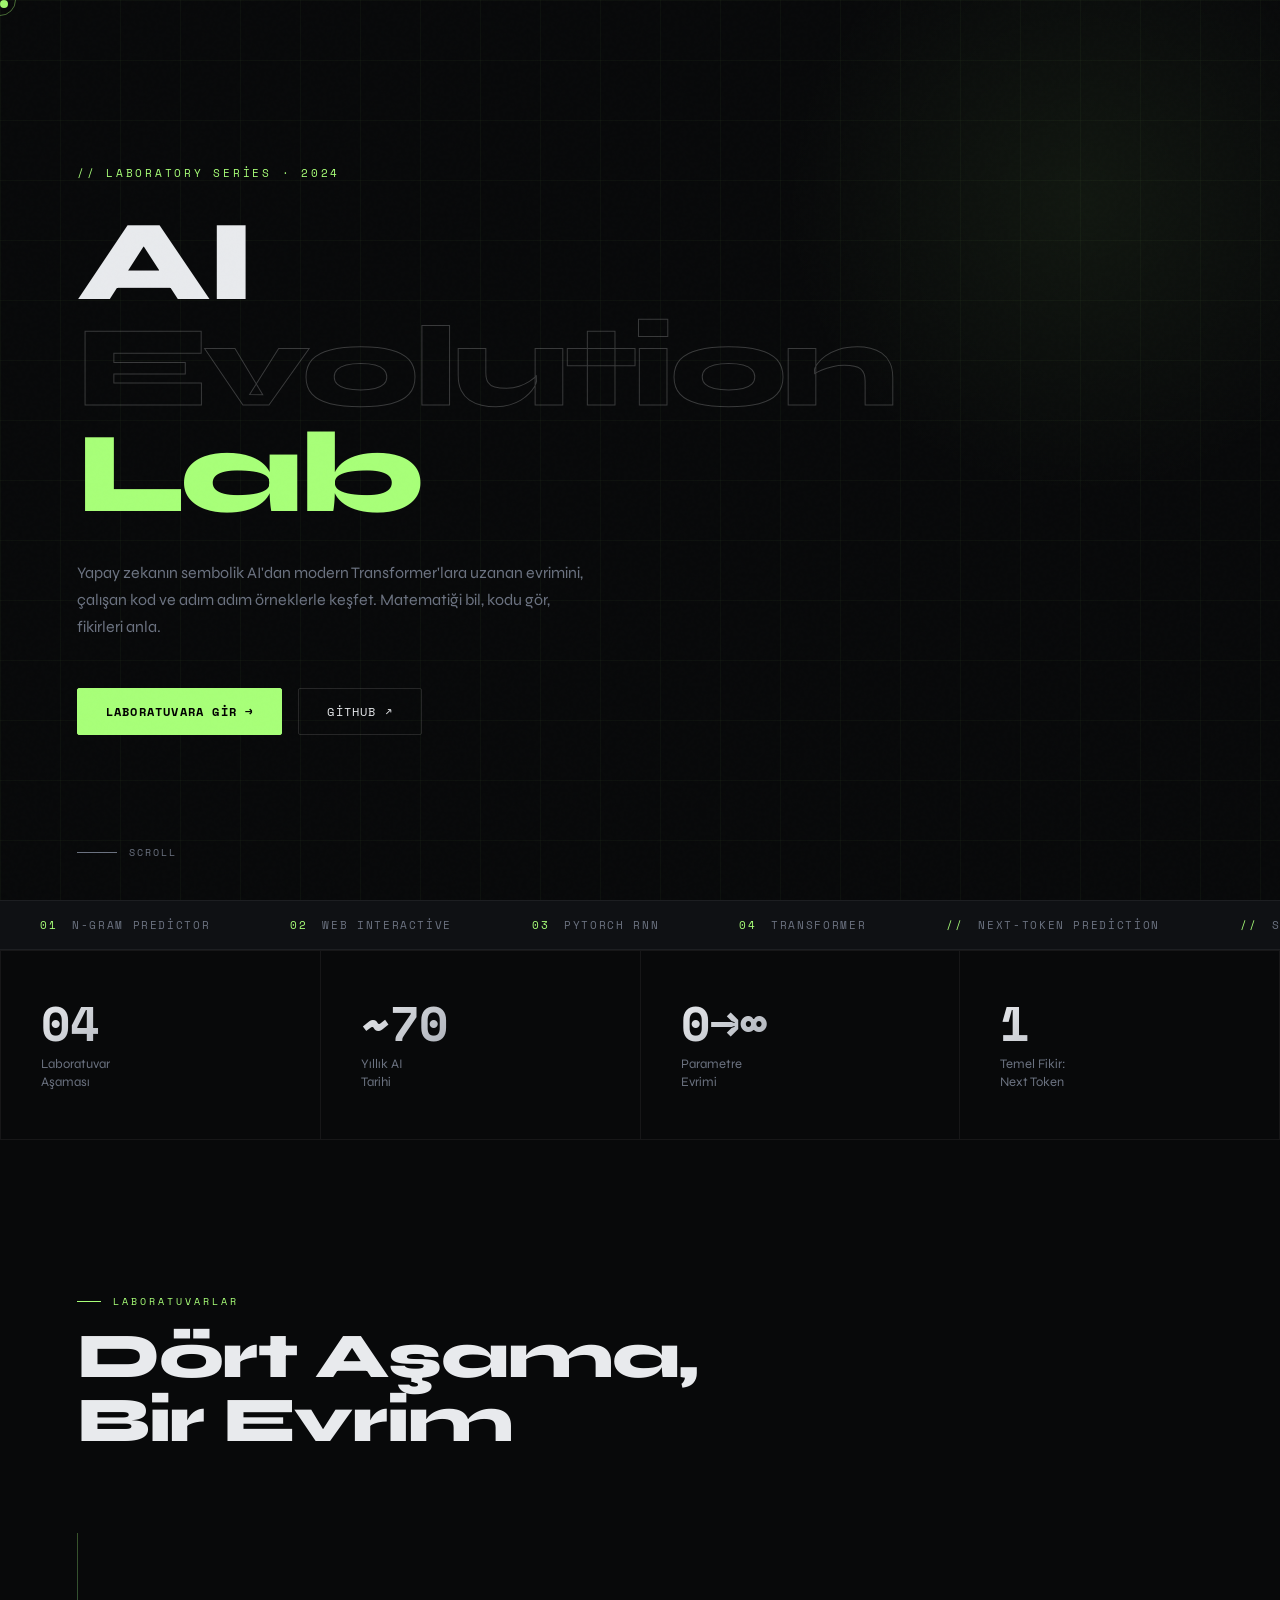
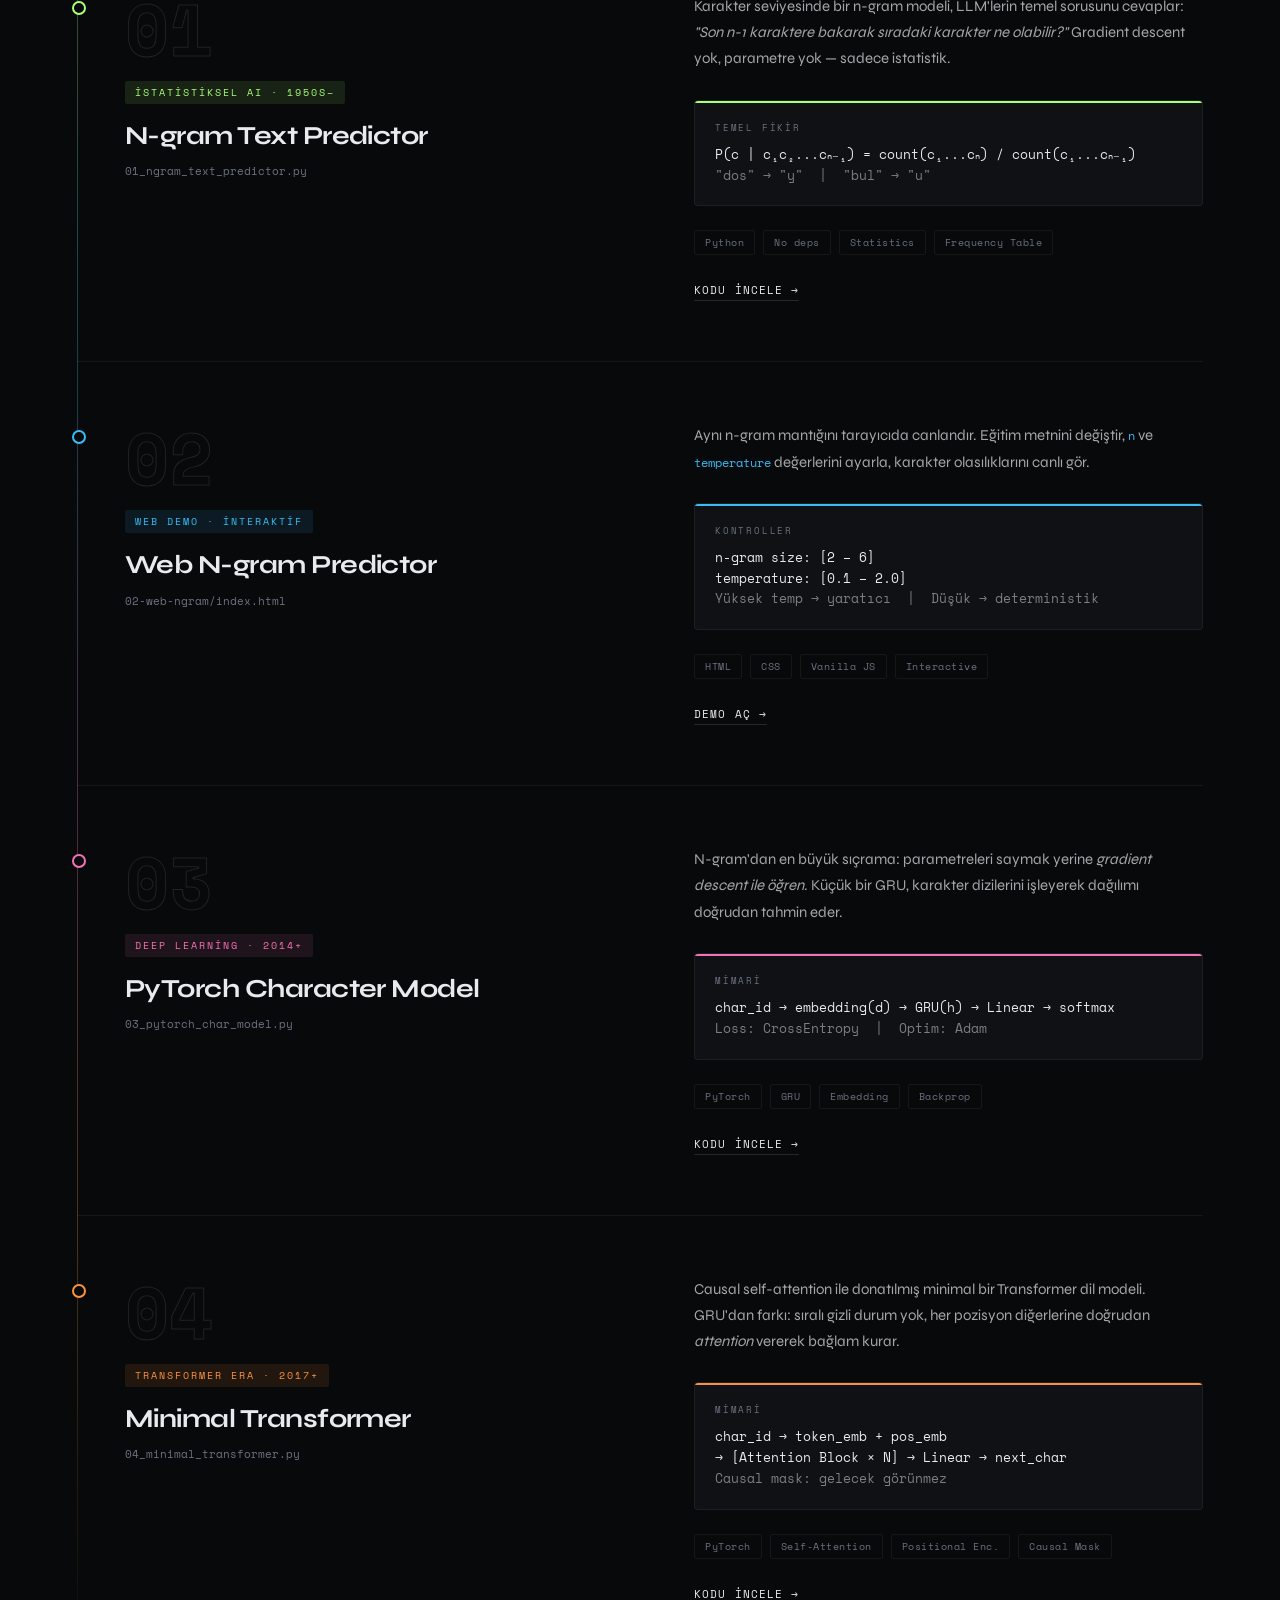
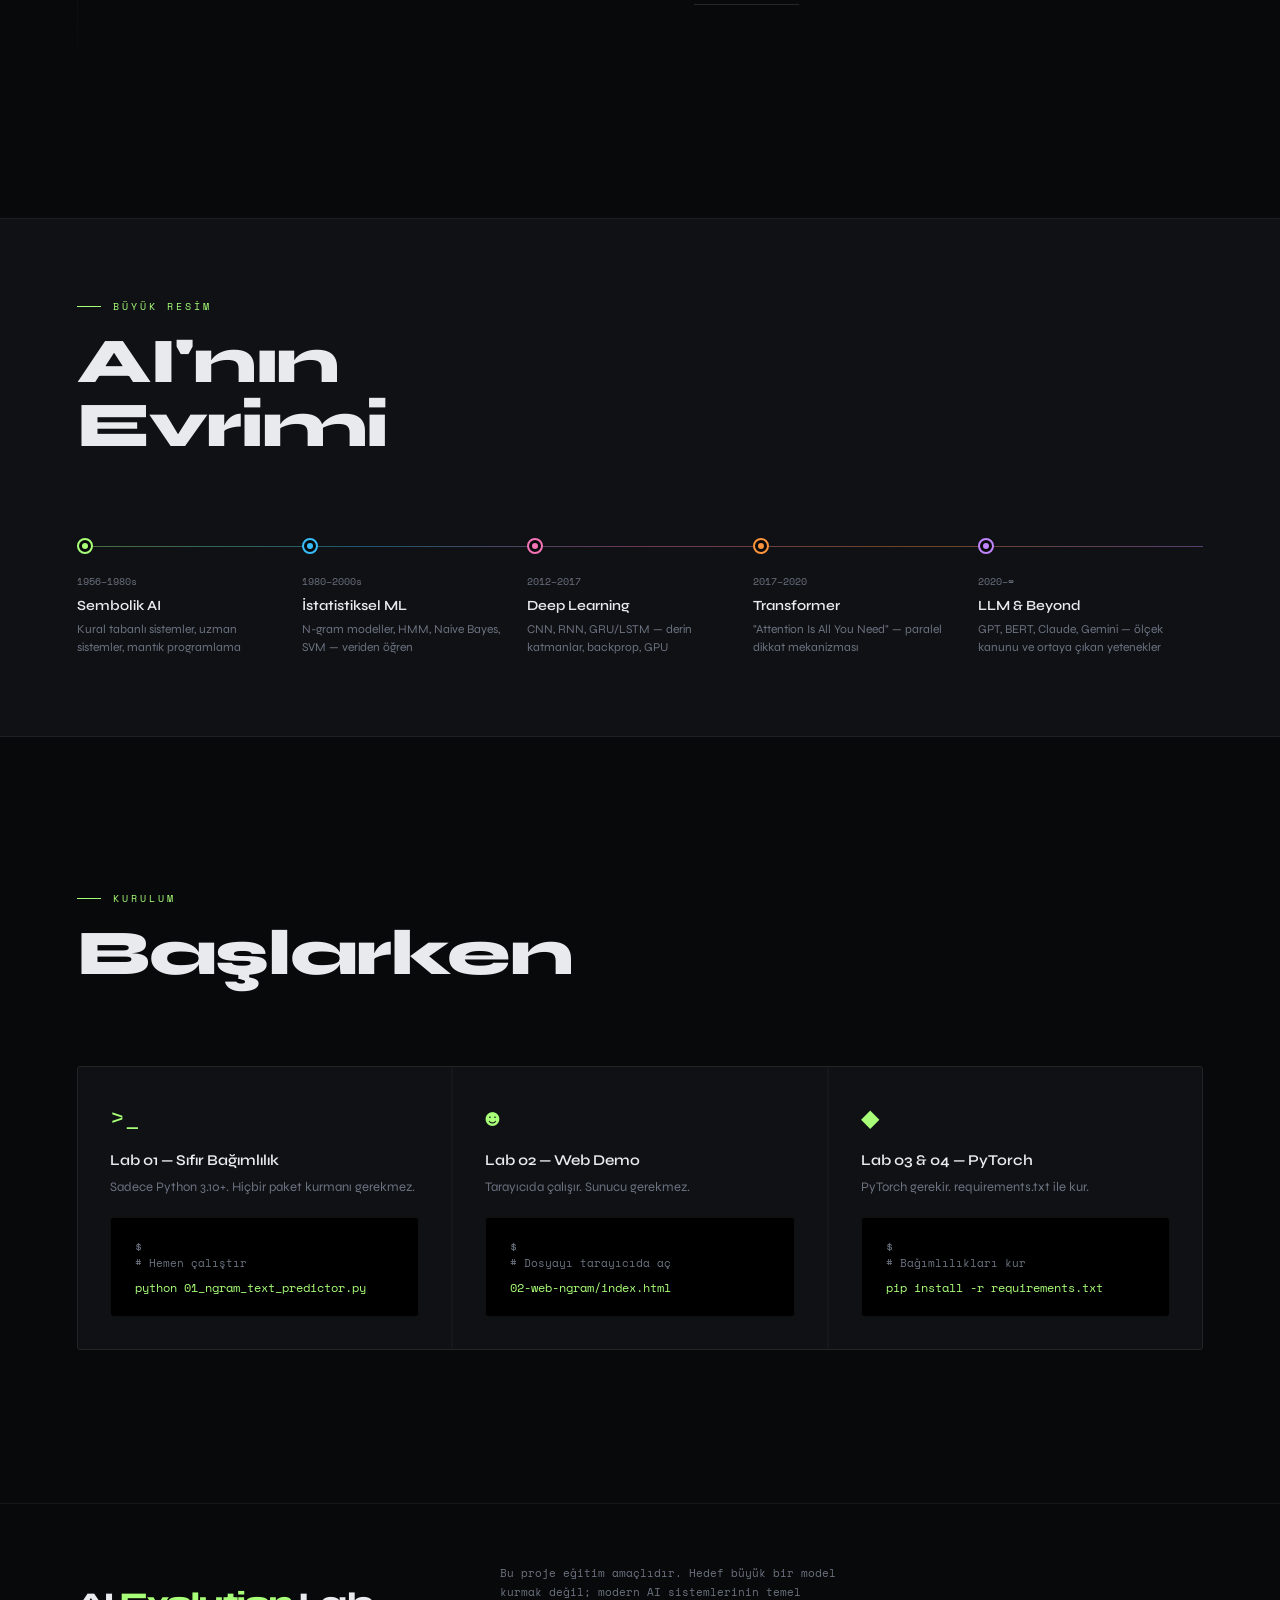
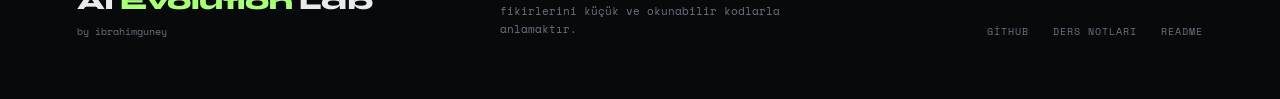
==== index.html @ 093e59ec "feat: redesign landing page with dark terminal aesthetic" ====
<!DOCTYPE html>
<html lang="tr">
<head>
<meta charset="UTF-8">
<meta name="viewport" content="width=device-width, initial-scale=1.0">
<title>AI Evolution Lab</title>
<link rel="preconnect" href="https://fonts.googleapis.com">
<link href="https://fonts.googleapis.com/css2?family=Space+Mono:wght@400;700&family=Syne:wght@400;600;700;800&display=swap" rel="stylesheet">
<style>
  :root {
    --bg: #08090a;
    --surface: #0f1114;
    --surface2: #161a1f;
    --border: rgba(255,255,255,0.06);
    --border-glow: rgba(255,255,255,0.12);
    --text: #e8eaed;
    --muted: #6b7280;
    --accent: #a8ff78;
    --accent2: #38bdf8;
    --accent3: #f472b6;
    --accent4: #fb923c;
    --accent5: #c084fc;
    --mono: 'Space Mono', monospace;
    --sans: 'Syne', sans-serif;
  }

  * { margin: 0; padding: 0; box-sizing: border-box; }

  html { scroll-behavior: smooth; }

  body {
    background: var(--bg);
    color: var(--text);
    font-family: var(--sans);
    overflow-x: hidden;
    cursor: none;
  }

  /* Custom cursor */
  .cursor {
    position: fixed;
    width: 8px; height: 8px;
    background: var(--accent);
    border-radius: 50%;
    pointer-events: none;
    z-index: 9999;
    transition: transform 0.1s;
    mix-blend-mode: difference;
  }
  .cursor-ring {
    position: fixed;
    width: 32px; height: 32px;
    border: 1px solid rgba(168,255,120,0.4);
    border-radius: 50%;
    pointer-events: none;
    z-index: 9998;
    transition: transform 0.15s, width 0.2s, height 0.2s;
  }

  /* Noise overlay */
  body::before {
    content: '';
    position: fixed;
    inset: 0;
    background-image: url("data:image/svg+xml,%3Csvg viewBox='0 0 256 256' xmlns='http://www.w3.org/2000/svg'%3E%3Cfilter id='n'%3E%3CfeTurbulence type='fractalNoise' baseFrequency='0.9' numOctaves='4' stitchTiles='stitch'/%3E%3C/filter%3E%3Crect width='100%25' height='100%25' filter='url(%23n)' opacity='0.03'/%3E%3C/svg%3E");
    pointer-events: none;
    z-index: 1000;
    opacity: 0.4;
  }

  /* ─── HERO ─── */
  .hero {
    min-height: 100vh;
    display: flex;
    flex-direction: column;
    justify-content: center;
    padding: 0 clamp(24px, 6vw, 120px);
    position: relative;
    overflow: hidden;
  }

  .hero-grid {
    position: absolute;
    inset: 0;
    background-image:
      linear-gradient(rgba(168,255,120,0.03) 1px, transparent 1px),
      linear-gradient(90deg, rgba(168,255,120,0.03) 1px, transparent 1px);
    background-size: 60px 60px;
    animation: gridShift 20s linear infinite;
  }

  @keyframes gridShift {
    from { transform: translateY(0); }
    to { transform: translateY(60px); }
  }

  .hero-glow {
    position: absolute;
    width: 600px; height: 600px;
    background: radial-gradient(circle, rgba(168,255,120,0.06) 0%, transparent 70%);
    top: -100px; right: -100px;
    animation: pulse 6s ease-in-out infinite;
  }

  @keyframes pulse {
    0%, 100% { opacity: 0.5; transform: scale(1); }
    50% { opacity: 1; transform: scale(1.1); }
  }

  .hero-eyebrow {
    font-family: var(--mono);
    font-size: 11px;
    letter-spacing: 0.25em;
    color: var(--accent);
    text-transform: uppercase;
    margin-bottom: 28px;
    opacity: 0;
    animation: fadeUp 0.8s 0.2s forwards;
  }

  .hero-title {
    font-size: clamp(52px, 9vw, 130px);
    font-weight: 800;
    line-height: 0.92;
    letter-spacing: -0.03em;
    margin-bottom: 32px;
    opacity: 0;
    animation: fadeUp 0.8s 0.4s forwards;
  }

  .hero-title .line2 {
    -webkit-text-stroke: 1px rgba(255,255,255,0.2);
    color: transparent;
  }

  .hero-title .line3 {
    color: var(--accent);
  }

  .hero-desc {
    max-width: 520px;
    font-size: 16px;
    line-height: 1.7;
    color: var(--muted);
    margin-bottom: 48px;
    opacity: 0;
    animation: fadeUp 0.8s 0.6s forwards;
  }

  .hero-cta {
    display: flex;
    gap: 16px;
    flex-wrap: wrap;
    opacity: 0;
    animation: fadeUp 0.8s 0.8s forwards;
  }

  .btn {
    font-family: var(--mono);
    font-size: 12px;
    letter-spacing: 0.1em;
    text-transform: uppercase;
    padding: 14px 28px;
    border-radius: 2px;
    border: 1px solid;
    cursor: none;
    text-decoration: none;
    transition: all 0.2s;
    display: inline-flex;
    align-items: center;
    gap: 8px;
  }

  .btn-primary {
    background: var(--accent);
    color: #000;
    border-color: var(--accent);
    font-weight: 700;
  }

  .btn-primary:hover {
    background: transparent;
    color: var(--accent);
  }

  .btn-outline {
    background: transparent;
    color: var(--text);
    border-color: var(--border-glow);
  }

  .btn-outline:hover {
    border-color: var(--text);
  }

  .hero-scroll {
    position: absolute;
    bottom: 40px;
    left: clamp(24px, 6vw, 120px);
    font-family: var(--mono);
    font-size: 10px;
    letter-spacing: 0.2em;
    color: var(--muted);
    display: flex;
    align-items: center;
    gap: 12px;
    opacity: 0;
    animation: fadeUp 0.8s 1.2s forwards;
  }

  .scroll-line {
    width: 40px;
    height: 1px;
    background: var(--muted);
    position: relative;
    overflow: hidden;
  }

  .scroll-line::after {
    content: '';
    position: absolute;
    left: -100%;
    top: 0;
    width: 100%;
    height: 100%;
    background: var(--accent);
    animation: scrollAnim 2s ease-in-out infinite;
  }

  @keyframes scrollAnim {
    0% { left: -100%; }
    100% { left: 100%; }
  }

  @keyframes fadeUp {
    from { opacity: 0; transform: translateY(24px); }
    to { opacity: 1; transform: translateY(0); }
  }

  /* ─── TIMELINE / LABS ─── */
  .section {
    padding: clamp(80px, 12vw, 160px) clamp(24px, 6vw, 120px);
  }

  .section-label {
    font-family: var(--mono);
    font-size: 10px;
    letter-spacing: 0.3em;
    text-transform: uppercase;
    color: var(--accent);
    margin-bottom: 16px;
    display: flex;
    align-items: center;
    gap: 12px;
  }

  .section-label::before {
    content: '';
    display: block;
    width: 24px;
    height: 1px;
    background: var(--accent);
  }

  .section-title {
    font-size: clamp(32px, 5vw, 64px);
    font-weight: 800;
    letter-spacing: -0.02em;
    line-height: 1;
    margin-bottom: 80px;
  }

  /* Lab cards in timeline */
  .timeline {
    position: relative;
  }

  .timeline::before {
    content: '';
    position: absolute;
    left: 0;
    top: 0;
    bottom: 0;
    width: 1px;
    background: linear-gradient(to bottom, var(--accent), var(--accent2), var(--accent3), var(--accent4), transparent);
    opacity: 0.3;
  }

  .lab-card {
    display: grid;
    grid-template-columns: 1fr 1fr;
    gap: 60px;
    padding: 60px 0 60px 48px;
    border-bottom: 1px solid var(--border);
    position: relative;
    transition: all 0.3s;
  }

  .lab-card:last-child {
    border-bottom: none;
  }

  .lab-card::before {
    content: '';
    position: absolute;
    left: -5px;
    top: 68px;
    width: 10px;
    height: 10px;
    border-radius: 50%;
    border: 2px solid;
    background: var(--bg);
    transition: all 0.3s;
  }

  .lab-card:nth-child(1)::before { border-color: var(--accent); }
  .lab-card:nth-child(2)::before { border-color: var(--accent2); }
  .lab-card:nth-child(3)::before { border-color: var(--accent3); }
  .lab-card:nth-child(4)::before { border-color: var(--accent4); }

  .lab-card:hover::before {
    transform: scale(1.5);
    background: currentColor;
  }

  .lab-meta { }

  .lab-number {
    font-family: var(--mono);
    font-size: 72px;
    font-weight: 700;
    line-height: 1;
    -webkit-text-stroke: 1px rgba(255,255,255,0.1);
    color: transparent;
    margin-bottom: 16px;
    transition: all 0.3s;
  }

  .lab-card:hover .lab-number {
    -webkit-text-stroke-color: rgba(255,255,255,0.3);
  }

  .lab-era {
    font-family: var(--mono);
    font-size: 10px;
    letter-spacing: 0.2em;
    text-transform: uppercase;
    padding: 4px 10px;
    border-radius: 2px;
    display: inline-block;
    margin-bottom: 16px;
  }

  .era-1 { background: rgba(168,255,120,0.1); color: var(--accent); }
  .era-2 { background: rgba(56,189,248,0.1); color: var(--accent2); }
  .era-3 { background: rgba(244,114,182,0.1); color: var(--accent3); }
  .era-4 { background: rgba(251,146,60,0.1); color: var(--accent4); }

  .lab-title {
    font-size: 26px;
    font-weight: 700;
    letter-spacing: -0.02em;
    margin-bottom: 12px;
    line-height: 1.2;
  }

  .lab-subtitle {
    font-family: var(--mono);
    font-size: 11px;
    color: var(--muted);
    margin-bottom: 20px;
  }

  .lab-detail { }

  .lab-desc {
    font-size: 15px;
    line-height: 1.75;
    color: rgba(232,234,237,0.7);
    margin-bottom: 28px;
  }

  .lab-concept {
    background: var(--surface);
    border: 1px solid var(--border);
    border-radius: 4px;
    padding: 20px;
    margin-bottom: 24px;
    position: relative;
    overflow: hidden;
  }

  .lab-concept::before {
    content: '';
    position: absolute;
    top: 0; left: 0; right: 0;
    height: 2px;
  }

  .lab-card:nth-child(1) .lab-concept::before { background: var(--accent); }
  .lab-card:nth-child(2) .lab-concept::before { background: var(--accent2); }
  .lab-card:nth-child(3) .lab-concept::before { background: var(--accent3); }
  .lab-card:nth-child(4) .lab-concept::before { background: var(--accent4); }

  .concept-label {
    font-family: var(--mono);
    font-size: 9px;
    letter-spacing: 0.2em;
    text-transform: uppercase;
    color: var(--muted);
    margin-bottom: 10px;
  }

  .concept-formula {
    font-family: var(--mono);
    font-size: 13px;
    color: var(--text);
    line-height: 1.6;
  }

  .concept-formula span {
    opacity: 0.5;
  }

  .lab-tags {
    display: flex;
    flex-wrap: wrap;
    gap: 8px;
    margin-bottom: 24px;
  }

  .tag {
    font-family: var(--mono);
    font-size: 10px;
    padding: 4px 10px;
    border: 1px solid var(--border);
    border-radius: 2px;
    color: var(--muted);
    letter-spacing: 0.05em;
  }

  .lab-link {
    font-family: var(--mono);
    font-size: 11px;
    letter-spacing: 0.1em;
    text-transform: uppercase;
    color: var(--text);
    text-decoration: none;
    display: inline-flex;
    align-items: center;
    gap: 8px;
    border-bottom: 1px solid var(--border-glow);
    padding-bottom: 2px;
    transition: all 0.2s;
  }

  .lab-link:hover {
    border-color: var(--text);
    gap: 14px;
  }

  /* ─── EVOLUTION BAR ─── */
  .evolution {
    background: var(--surface);
    border-top: 1px solid var(--border);
    border-bottom: 1px solid var(--border);
    padding: 80px clamp(24px, 6vw, 120px);
    overflow: hidden;
    position: relative;
  }

  .evo-track {
    display: flex;
    gap: 0;
    margin-top: 60px;
    position: relative;
  }

  .evo-track::before {
    content: '';
    position: absolute;
    top: 28px;
    left: 0;
    right: 0;
    height: 1px;
    background: linear-gradient(90deg, var(--accent), var(--accent2), var(--accent3), var(--accent4), var(--accent5));
    opacity: 0.4;
  }

  .evo-item {
    flex: 1;
    padding-top: 56px;
    position: relative;
    padding-right: 20px;
  }

  .evo-dot {
    position: absolute;
    top: 20px;
    left: 0;
    width: 16px;
    height: 16px;
    border-radius: 50%;
    border: 2px solid;
    background: var(--bg);
    display: flex;
    align-items: center;
    justify-content: center;
  }

  .evo-dot::after {
    content: '';
    width: 6px;
    height: 6px;
    border-radius: 50%;
    background: currentColor;
  }

  .evo-item:nth-child(1) .evo-dot { color: var(--accent); border-color: var(--accent); }
  .evo-item:nth-child(2) .evo-dot { color: var(--accent2); border-color: var(--accent2); }
  .evo-item:nth-child(3) .evo-dot { color: var(--accent3); border-color: var(--accent3); }
  .evo-item:nth-child(4) .evo-dot { color: var(--accent4); border-color: var(--accent4); }
  .evo-item:nth-child(5) .evo-dot { color: var(--accent5); border-color: var(--accent5); }

  .evo-year {
    font-family: var(--mono);
    font-size: 10px;
    color: var(--muted);
    margin-bottom: 8px;
  }

  .evo-name {
    font-size: 14px;
    font-weight: 600;
    margin-bottom: 6px;
  }

  .evo-desc {
    font-size: 12px;
    color: var(--muted);
    line-height: 1.5;
  }

  /* ─── STATS ─── */
  .stats {
    display: grid;
    grid-template-columns: repeat(4, 1fr);
    border-top: 1px solid var(--border);
    border-left: 1px solid var(--border);
  }

  .stat {
    border-right: 1px solid var(--border);
    border-bottom: 1px solid var(--border);
    padding: 48px 40px;
  }

  .stat-num {
    font-family: var(--mono);
    font-size: 48px;
    font-weight: 700;
    line-height: 1;
    margin-bottom: 8px;
    background: linear-gradient(135deg, var(--text), var(--muted));
    -webkit-background-clip: text;
    -webkit-text-fill-color: transparent;
  }

  .stat-label {
    font-size: 13px;
    color: var(--muted);
    line-height: 1.4;
  }

  /* ─── REQUIREMENTS ─── */
  .req-grid {
    display: grid;
    grid-template-columns: repeat(3, 1fr);
    gap: 2px;
    background: var(--border);
    border: 1px solid var(--border);
    border-radius: 4px;
    overflow: hidden;
  }

  .req-item {
    background: var(--surface);
    padding: 32px;
    transition: background 0.2s;
  }

  .req-item:hover {
    background: var(--surface2);
  }

  .req-icon {
    font-family: var(--mono);
    font-size: 24px;
    margin-bottom: 16px;
    display: block;
    color: var(--accent);
  }

  .req-title {
    font-size: 15px;
    font-weight: 600;
    margin-bottom: 8px;
  }

  .req-desc {
    font-size: 13px;
    color: var(--muted);
    line-height: 1.6;
  }

  .code-block {
    background: #000;
    border: 1px solid var(--border);
    border-radius: 4px;
    padding: 20px 24px;
    font-family: var(--mono);
    font-size: 12px;
    color: var(--accent);
    position: relative;
    overflow: hidden;
  }

  .code-block::before {
    content: '$ ';
    color: var(--muted);
  }

  .code-block .comment {
    display: block;
    color: var(--muted);
    font-size: 11px;
    margin-bottom: 8px;
  }

  .code-block .comment::before {
    content: '# ';
  }

  /* ─── FOOTER ─── */
  footer {
    padding: 60px clamp(24px, 6vw, 120px);
    border-top: 1px solid var(--border);
    display: flex;
    justify-content: space-between;
    align-items: flex-end;
    flex-wrap: wrap;
    gap: 32px;
  }

  .footer-brand {
    font-size: 24px;
    font-weight: 800;
    letter-spacing: -0.02em;
  }

  .footer-brand span { color: var(--accent); }

  .footer-note {
    font-family: var(--mono);
    font-size: 11px;
    color: var(--muted);
    line-height: 1.7;
    max-width: 360px;
  }

  .footer-links {
    display: flex;
    gap: 24px;
  }

  .footer-links a {
    font-family: var(--mono);
    font-size: 10px;
    letter-spacing: 0.1em;
    text-transform: uppercase;
    color: var(--muted);
    text-decoration: none;
    transition: color 0.2s;
  }

  .footer-links a:hover { color: var(--text); }

  /* ─── MARQUEE ─── */
  .marquee-wrap {
    border-top: 1px solid var(--border);
    border-bottom: 1px solid var(--border);
    padding: 16px 0;
    overflow: hidden;
    background: var(--surface);
  }

  .marquee {
    display: flex;
    gap: 0;
    animation: marquee 30s linear infinite;
    width: max-content;
  }

  .marquee-item {
    font-family: var(--mono);
    font-size: 11px;
    letter-spacing: 0.15em;
    text-transform: uppercase;
    color: var(--muted);
    padding: 0 40px;
    white-space: nowrap;
  }

  .marquee-item span {
    color: var(--accent);
    margin-right: 6px;
  }

  @keyframes marquee {
    from { transform: translateX(0); }
    to { transform: translateX(-50%); }
  }

  /* ─── RESPONSIVE ─── */
  @media (max-width: 900px) {
    .lab-card {
      grid-template-columns: 1fr;
      gap: 24px;
    }
    .stats {
      grid-template-columns: repeat(2, 1fr);
    }
    .req-grid {
      grid-template-columns: 1fr;
    }
    .evo-track {
      flex-direction: column;
      gap: 40px;
    }
    .evo-track::before { display: none; }
    .evo-item { padding-top: 0; padding-left: 32px; }
    .evo-dot { top: 0; }
  }

  @media (max-width: 600px) {
    .stats { grid-template-columns: 1fr 1fr; }
    .lab-number { font-size: 48px; }
    footer { flex-direction: column; align-items: flex-start; }
  }

  /* Scroll reveal */
  .reveal {
    opacity: 0;
    transform: translateY(32px);
    transition: opacity 0.7s, transform 0.7s;
  }
  .reveal.visible {
    opacity: 1;
    transform: translateY(0);
  }
</style>
</head>
<body>

<div class="cursor" id="cursor"></div>
<div class="cursor-ring" id="cursorRing"></div>

<!-- ─── HERO ─── -->
<section class="hero">
  <div class="hero-grid"></div>
  <div class="hero-glow"></div>

  <p class="hero-eyebrow">// Laboratory Series · 2024</p>
  <h1 class="hero-title">
    <span class="line1">AI</span><br>
    <span class="line2">Evolution</span><br>
    <span class="line3">Lab</span>
  </h1>
  <p class="hero-desc">
    Yapay zekanın sembolik AI'dan modern Transformer'lara uzanan evrimini,
    çalışan kod ve adım adım örneklerle keşfet. Matematiği bil, kodu gör, fikirleri anla.
  </p>
  <div class="hero-cta">
    <a href="#labs" class="btn btn-primary">Laboratuvara Gir →</a>
    <a href="https://github.com/ibrahimguney/ai-evolution-lab" class="btn btn-outline" target="_blank">GitHub ↗</a>
  </div>

  <div class="hero-scroll">
    <div class="scroll-line"></div>
    SCROLL
  </div>
</section>

<!-- ─── MARQUEE ─── -->
<div class="marquee-wrap">
  <div class="marquee">
    <span class="marquee-item"><span>01</span> N-gram Predictor</span>
    <span class="marquee-item"><span>02</span> Web Interactive</span>
    <span class="marquee-item"><span>03</span> PyTorch RNN</span>
    <span class="marquee-item"><span>04</span> Transformer</span>
    <span class="marquee-item"><span>//</span> Next-token Prediction</span>
    <span class="marquee-item"><span>//</span> Self-attention</span>
    <span class="marquee-item"><span>//</span> Gradient Descent</span>
    <span class="marquee-item"><span>//</span> Character Embedding</span>
    <!-- duplicate for seamless loop -->
    <span class="marquee-item"><span>01</span> N-gram Predictor</span>
    <span class="marquee-item"><span>02</span> Web Interactive</span>
    <span class="marquee-item"><span>03</span> PyTorch RNN</span>
    <span class="marquee-item"><span>04</span> Transformer</span>
    <span class="marquee-item"><span>//</span> Next-token Prediction</span>
    <span class="marquee-item"><span>//</span> Self-attention</span>
    <span class="marquee-item"><span>//</span> Gradient Descent</span>
    <span class="marquee-item"><span>//</span> Character Embedding</span>
  </div>
</div>

<!-- ─── STATS ─── -->
<div class="stats reveal">
  <div class="stat">
    <div class="stat-num">04</div>
    <div class="stat-label">Laboratuvar<br>Aşaması</div>
  </div>
  <div class="stat">
    <div class="stat-num">~70</div>
    <div class="stat-label">Yıllık AI<br>Tarihi</div>
  </div>
  <div class="stat">
    <div class="stat-num">0→∞</div>
    <div class="stat-label">Parametre<br>Evrimi</div>
  </div>
  <div class="stat">
    <div class="stat-num">1</div>
    <div class="stat-label">Temel Fikir:<br>Next Token</div>
  </div>
</div>

<!-- ─── LABS ─── -->
<section class="section" id="labs">
  <p class="section-label reveal">Laboratuvarlar</p>
  <h2 class="section-title reveal">Dört Aşama,<br>Bir Evrim</h2>

  <div class="timeline">

    <!-- Lab 01 -->
    <div class="lab-card reveal">
      <div class="lab-meta">
        <div class="lab-number">01</div>
        <div class="lab-era era-1">İstatistiksel AI · 1950s–</div>
        <h3 class="lab-title">N-gram Text Predictor</h3>
        <p class="lab-subtitle">01_ngram_text_predictor.py</p>
      </div>
      <div class="lab-detail">
        <p class="lab-desc">
          Karakter seviyesinde bir n-gram modeli, LLM'lerin temel sorusunu cevaplar:
          <em>"Son n-1 karaktere bakarak sıradaki karakter ne olabilir?"</em>
          Gradient descent yok, parametre yok — sadece istatistik.
        </p>
        <div class="lab-concept">
          <p class="concept-label">Temel Fikir</p>
          <p class="concept-formula">
            P(c | c₁c₂...cₙ₋₁) = count(c₁...cₙ) / count(c₁...cₙ₋₁)<br>
            <span>"dos" → "y" &nbsp;|&nbsp; "bul" → "u"</span>
          </p>
        </div>
        <div class="lab-tags">
          <span class="tag">Python</span>
          <span class="tag">No deps</span>
          <span class="tag">Statistics</span>
          <span class="tag">Frequency Table</span>
        </div>
        <a href="01_ngram_text_predictor.py" class="lab-link">Kodu İncele →</a>
      </div>
    </div>

    <!-- Lab 02 -->
    <div class="lab-card reveal">
      <div class="lab-meta">
        <div class="lab-number">02</div>
        <div class="lab-era era-2">Web Demo · İnteraktif</div>
        <h3 class="lab-title">Web N-gram Predictor</h3>
        <p class="lab-subtitle">02-web-ngram/index.html</p>
      </div>
      <div class="lab-detail">
        <p class="lab-desc">
          Aynı n-gram mantığını tarayıcıda canlandır. Eğitim metnini değiştir,
          <code style="font-family:var(--mono);font-size:12px;color:var(--accent2)">n</code> ve
          <code style="font-family:var(--mono);font-size:12px;color:var(--accent2)">temperature</code>
          değerlerini ayarla, karakter olasılıklarını canlı gör.
        </p>
        <div class="lab-concept">
          <p class="concept-label">Kontroller</p>
          <p class="concept-formula">
            n-gram size: [2 – 6]<br>
            temperature: [0.1 – 2.0]<br>
            <span>Yüksek temp → yaratıcı &nbsp;|&nbsp; Düşük → deterministik</span>
          </p>
        </div>
        <div class="lab-tags">
          <span class="tag">HTML</span>
          <span class="tag">CSS</span>
          <span class="tag">Vanilla JS</span>
          <span class="tag">Interactive</span>
        </div>
        <a href="02-web-ngram/index.html" class="lab-link">Demo Aç →</a>
      </div>
    </div>

    <!-- Lab 03 -->
    <div class="lab-card reveal">
      <div class="lab-meta">
        <div class="lab-number">03</div>
        <div class="lab-era era-3">Deep Learning · 2014+</div>
        <h3 class="lab-title">PyTorch Character Model</h3>
        <p class="lab-subtitle">03_pytorch_char_model.py</p>
      </div>
      <div class="lab-detail">
        <p class="lab-desc">
          N-gram'dan en büyük sıçrama: parametreleri saymak yerine
          <em>gradient descent ile öğren</em>. Küçük bir GRU, karakter
          dizilerini işleyerek dağılımı doğrudan tahmin eder.
        </p>
        <div class="lab-concept">
          <p class="concept-label">Mimari</p>
          <p class="concept-formula">
            char_id → embedding(d) → GRU(h) → Linear → softmax<br>
            <span>Loss: CrossEntropy &nbsp;|&nbsp; Optim: Adam</span>
          </p>
        </div>
        <div class="lab-tags">
          <span class="tag">PyTorch</span>
          <span class="tag">GRU</span>
          <span class="tag">Embedding</span>
          <span class="tag">Backprop</span>
        </div>
        <a href="03_pytorch_char_model.py" class="lab-link">Kodu İncele →</a>
      </div>
    </div>

    <!-- Lab 04 -->
    <div class="lab-card reveal">
      <div class="lab-meta">
        <div class="lab-number">04</div>
        <div class="lab-era era-4">Transformer Era · 2017+</div>
        <h3 class="lab-title">Minimal Transformer</h3>
        <p class="lab-subtitle">04_minimal_transformer.py</p>
      </div>
      <div class="lab-detail">
        <p class="lab-desc">
          Causal self-attention ile donatılmış minimal bir Transformer dil modeli.
          GRU'dan farkı: sıralı gizli durum yok, her pozisyon diğerlerine
          doğrudan <em>attention</em> vererek bağlam kurar.
        </p>
        <div class="lab-concept">
          <p class="concept-label">Mimari</p>
          <p class="concept-formula">
            char_id → token_emb + pos_emb<br>
            → [Attention Block × N] → Linear → next_char<br>
            <span>Causal mask: gelecek görünmez</span>
          </p>
        </div>
        <div class="lab-tags">
          <span class="tag">PyTorch</span>
          <span class="tag">Self-Attention</span>
          <span class="tag">Positional Enc.</span>
          <span class="tag">Causal Mask</span>
        </div>
        <a href="04_minimal_transformer.py" class="lab-link">Kodu İncele →</a>
      </div>
    </div>

  </div>
</section>

<!-- ─── EVOLUTION TIMELINE ─── -->
<section class="evolution">
  <p class="section-label reveal">Büyük Resim</p>
  <h2 class="section-title reveal" style="margin-bottom: 0;">AI'nın<br>Evrimi</h2>

  <div class="evo-track reveal">
    <div class="evo-item">
      <div class="evo-dot"></div>
      <div class="evo-year">1956–1980s</div>
      <div class="evo-name">Sembolik AI</div>
      <div class="evo-desc">Kural tabanlı sistemler, uzman sistemler, mantık programlama</div>
    </div>
    <div class="evo-item">
      <div class="evo-dot"></div>
      <div class="evo-year">1980–2000s</div>
      <div class="evo-name">İstatistiksel ML</div>
      <div class="evo-desc">N-gram modeller, HMM, Naive Bayes, SVM — veriden öğren</div>
    </div>
    <div class="evo-item">
      <div class="evo-dot"></div>
      <div class="evo-year">2012–2017</div>
      <div class="evo-name">Deep Learning</div>
      <div class="evo-desc">CNN, RNN, GRU/LSTM — derin katmanlar, backprop, GPU</div>
    </div>
    <div class="evo-item">
      <div class="evo-dot"></div>
      <div class="evo-year">2017–2020</div>
      <div class="evo-name">Transformer</div>
      <div class="evo-desc">"Attention Is All You Need" — paralel dikkat mekanizması</div>
    </div>
    <div class="evo-item">
      <div class="evo-dot"></div>
      <div class="evo-year">2020–∞</div>
      <div class="evo-name">LLM & Beyond</div>
      <div class="evo-desc">GPT, BERT, Claude, Gemini — ölçek kanunu ve ortaya çıkan yetenekler</div>
    </div>
  </div>
</section>

<!-- ─── REQUIREMENTS ─── -->
<section class="section">
  <p class="section-label reveal">Kurulum</p>
  <h2 class="section-title reveal">Başlarken</h2>

  <div class="req-grid reveal">
    <div class="req-item">
      <span class="req-icon">&gt;_</span>
      <h3 class="req-title">Lab 01 — Sıfır Bağımlılık</h3>
      <p class="req-desc">Sadece Python 3.10+. Hiçbir paket kurmanı gerekmez.</p>
      <br>
      <div class="code-block">
        <span class="comment">Hemen çalıştır</span>
        python 01_ngram_text_predictor.py
      </div>
    </div>
    <div class="req-item">
      <span class="req-icon">&#9787;</span>
      <h3 class="req-title">Lab 02 — Web Demo</h3>
      <p class="req-desc">Tarayıcıda çalışır. Sunucu gerekmez.</p>
      <br>
      <div class="code-block">
        <span class="comment">Dosyayı tarayıcıda aç</span>
        02-web-ngram/index.html
      </div>
    </div>
    <div class="req-item">
      <span class="req-icon">&#9670;</span>
      <h3 class="req-title">Lab 03 & 04 — PyTorch</h3>
      <p class="req-desc">PyTorch gerekir. requirements.txt ile kur.</p>
      <br>
      <div class="code-block">
        <span class="comment">Bağımlılıkları kur</span>
        pip install -r requirements.txt
      </div>
    </div>
  </div>
</section>

<!-- ─── FOOTER ─── -->
<footer>
  <div>
    <div class="footer-brand">AI <span>Evolution</span> Lab</div>
    <div style="margin-top: 8px; font-family: var(--mono); font-size: 10px; color: var(--muted);">
      by ibrahimguney
    </div>
  </div>
  <div class="footer-note">
    Bu proje eğitim amaçlıdır. Hedef büyük bir model kurmak değil;
    modern AI sistemlerinin temel fikirlerini küçük ve okunabilir
    kodlarla anlamaktır.
  </div>
  <div class="footer-links">
    <a href="https://github.com/ibrahimguney/ai-evolution-lab" target="_blank">GitHub</a>
    <a href="DERS_NOTLARI.md">Ders Notları</a>
    <a href="README.md">Readme</a>
  </div>
</footer>

<script>
  // Custom cursor
  const cursor = document.getElementById('cursor');
  const ring = document.getElementById('cursorRing');
  let mx = 0, my = 0, rx = 0, ry = 0;

  document.addEventListener('mousemove', e => {
    mx = e.clientX; my = e.clientY;
    cursor.style.left = mx - 4 + 'px';
    cursor.style.top = my - 4 + 'px';
  });

  (function animRing() {
    rx += (mx - rx) * 0.12;
    ry += (my - ry) * 0.12;
    ring.style.left = rx - 16 + 'px';
    ring.style.top = ry - 16 + 'px';
    requestAnimationFrame(animRing);
  })();

  document.querySelectorAll('a, button').forEach(el => {
    el.addEventListener('mouseenter', () => {
      ring.style.width = '48px';
      ring.style.height = '48px';
    });
    el.addEventListener('mouseleave', () => {
      ring.style.width = '32px';
      ring.style.height = '32px';
    });
  });

  // Scroll reveal
  const observer = new IntersectionObserver(entries => {
    entries.forEach((entry, i) => {
      if (entry.isIntersecting) {
        setTimeout(() => entry.target.classList.add('visible'), i * 80);
        observer.unobserve(entry.target);
      }
    });
  }, { threshold: 0.1 });

  document.querySelectorAll('.reveal').forEach(el => observer.observe(el));
</script>
</body>
</html>
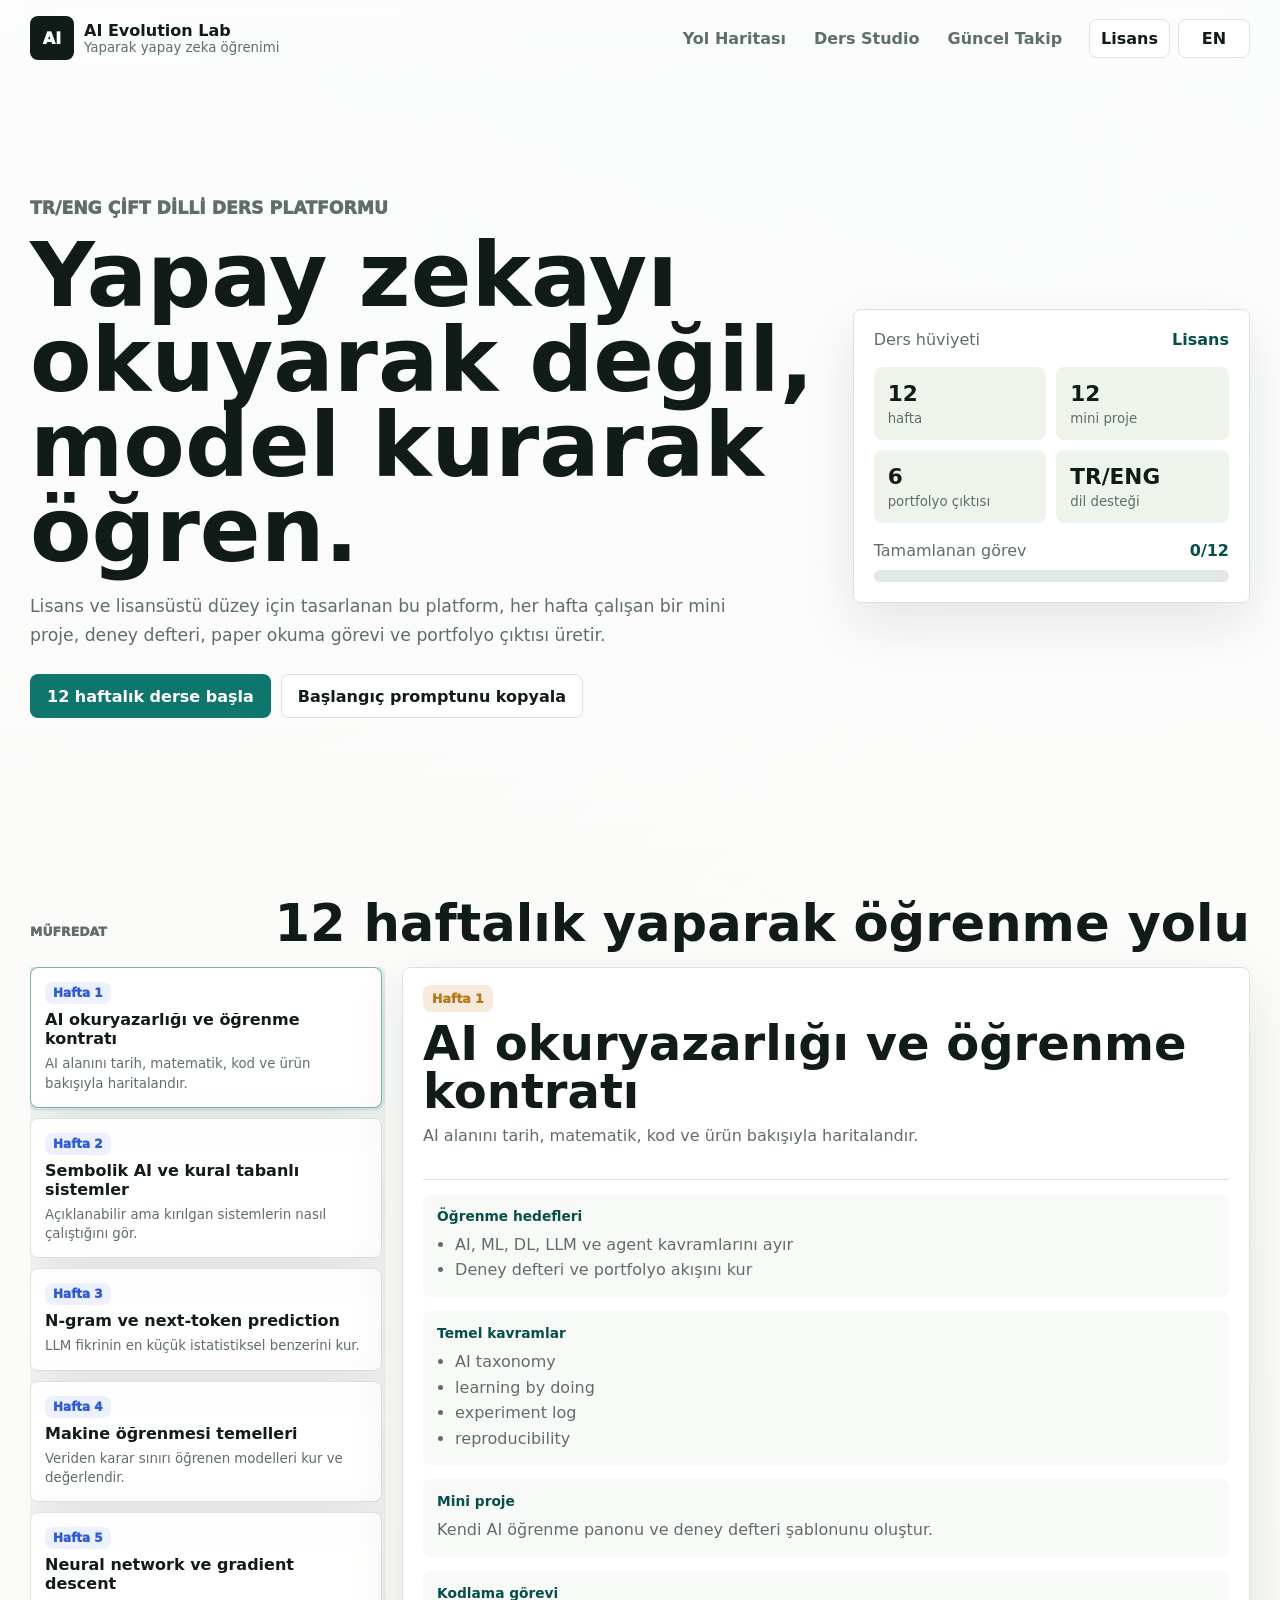
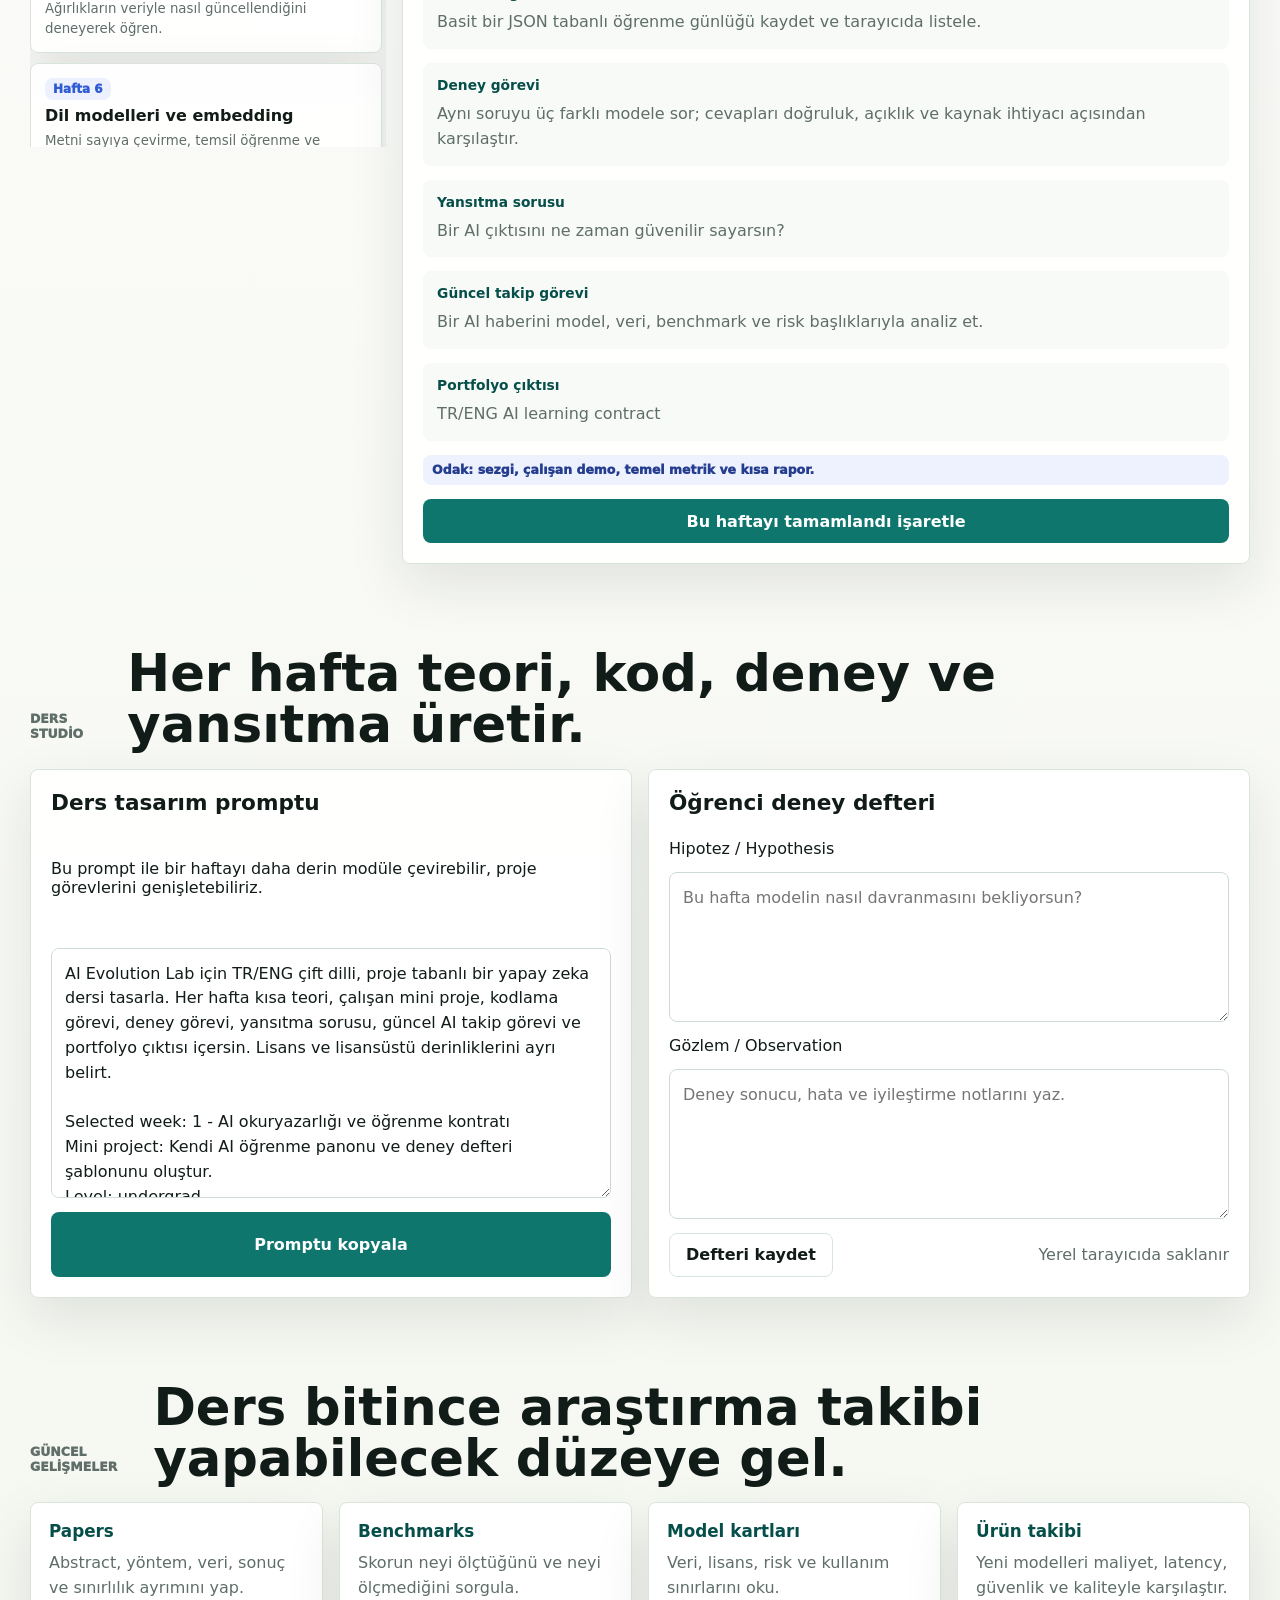
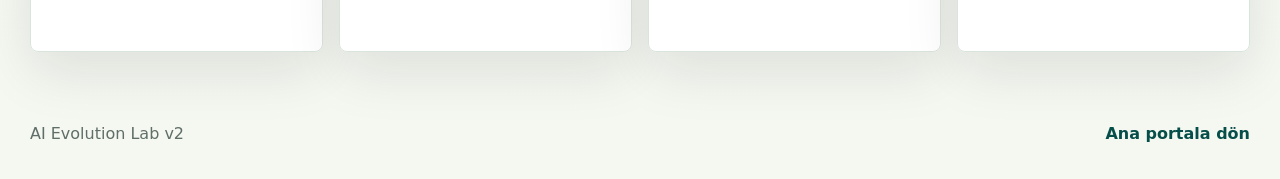
==== commit fc8f1248: "Upgrade to bilingual AI course platform" ====
--- a/index.html
+++ b/index.html
@@ -1,1116 +1,136 @@
-<!DOCTYPE html>
+<!doctype html>
 <html lang="tr">
-<head>
-<meta charset="UTF-8">
-<meta name="viewport" content="width=device-width, initial-scale=1.0">
-<title>AI Evolution Lab</title>
-<link rel="preconnect" href="https://fonts.googleapis.com">
-<link href="https://fonts.googleapis.com/css2?family=Space+Mono:wght@400;700&family=Syne:wght@400;600;700;800&display=swap" rel="stylesheet">
-<style>
-  :root {
-    --bg: #08090a;
-    --surface: #0f1114;
-    --surface2: #161a1f;
-    --border: rgba(255,255,255,0.06);
-    --border-glow: rgba(255,255,255,0.12);
-    --text: #e8eaed;
-    --muted: #6b7280;
-    --accent: #a8ff78;
-    --accent2: #38bdf8;
-    --accent3: #f472b6;
-    --accent4: #fb923c;
-    --accent5: #c084fc;
-    --mono: 'Space Mono', monospace;
-    --sans: 'Syne', sans-serif;
-  }
+  <head>
+    <meta charset="UTF-8" />
+    <meta name="viewport" content="width=device-width, initial-scale=1.0" />
+    <title>AI Evolution Lab</title>
+    <meta
+      name="description"
+      content="TR/ENG proje tabanli yapay zeka dersi: machine learning, deep learning, LLM, RAG, agents ve guncel AI okuryazarligi."
+    />
+    <link rel="stylesheet" href="styles.css" />
+  </head>
+  <body>
+    <header class="app-header">
+      <a class="brand" href="./" aria-label="AI Evolution Lab">
+        <span class="brand-mark" aria-hidden="true">AI</span>
+        <span>
+          <strong>AI Evolution Lab</strong>
+          <small data-i18n="brandSub">Yaparak yapay zeka öğrenimi</small>
+        </span>
+      </a>
 
-  * { margin: 0; padding: 0; box-sizing: border-box; }
+      <nav aria-label="Course sections">
+        <a href="#roadmap" data-i18n="navRoadmap">Yol Haritası</a>
+        <a href="#studio" data-i18n="navStudio">Ders Studio</a>
+        <a href="#research" data-i18n="navResearch">Güncel Takip</a>
+      </nav>
 
-  html { scroll-behavior: smooth; }
+      <div class="header-actions">
+        <button class="chip-button" id="levelToggle" type="button">Lisans</button>
+        <button class="chip-button" id="langToggle" type="button">EN</button>
+      </div>
+    </header>
 
-  body {
-    background: var(--bg);
-    color: var(--text);
-    font-family: var(--sans);
-    overflow-x: hidden;
-    cursor: none;
-  }
+    <main>
+      <section class="hero" aria-labelledby="hero-title">
+        <div class="hero-copy">
+          <p class="eyebrow" data-i18n="heroEyebrow">TR/ENG çift dilli ders platformu</p>
+          <h1 id="hero-title" data-i18n="heroTitle">Yapay zekayı okuyarak değil, model kurarak öğren.</h1>
+          <p data-i18n="heroText">
+            Lisans ve lisansüstü düzey için tasarlanan bu platform, her hafta çalışan bir mini proje,
+            deney defteri, paper okuma görevi ve portfolyo çıktısı üretir.
+          </p>
+          <div class="hero-actions">
+            <a class="primary-button" href="#roadmap" data-i18n="startButton">12 haftalık derse başla</a>
+            <button class="secondary-button" id="copyPromptButton" type="button" data-i18n="copyPrompt">
+              Başlangıç promptunu kopyala
+            </button>
+          </div>
+        </div>
 
-  /* Custom cursor */
-  .cursor {
-    position: fixed;
-    width: 8px; height: 8px;
-    background: var(--accent);
-    border-radius: 50%;
-    pointer-events: none;
-    z-index: 9999;
-    transition: transform 0.1s;
-    mix-blend-mode: difference;
-  }
-  .cursor-ring {
-    position: fixed;
-    width: 32px; height: 32px;
-    border: 1px solid rgba(168,255,120,0.4);
-    border-radius: 50%;
-    pointer-events: none;
-    z-index: 9998;
-    transition: transform 0.15s, width 0.2s, height 0.2s;
-  }
+        <aside class="hero-panel" aria-label="Course summary">
+          <div class="panel-title">
+            <span data-i18n="courseIdentity">Ders hüviyeti</span>
+            <strong id="courseLevel">Lisans</strong>
+          </div>
+          <div class="stat-grid">
+            <span><strong>12</strong><small data-i18n="weeksLabel">hafta</small></span>
+            <span><strong>12</strong><small data-i18n="projectsLabel">mini proje</small></span>
+            <span><strong>6</strong><small data-i18n="portfolioLabel">portfolyo çıktısı</small></span>
+            <span><strong>TR/ENG</strong><small data-i18n="languageLabel">dil desteği</small></span>
+          </div>
+          <div class="progress-card">
+            <div>
+              <span data-i18n="progressLabel">Tamamlanan görev</span>
+              <strong id="progressText">0/12</strong>
+            </div>
+            <div class="progress-track"><span id="progressBar"></span></div>
+          </div>
+        </aside>
+      </section>
 
-  /* Noise overlay */
-  body::before {
-    content: '';
-    position: fixed;
-    inset: 0;
-    background-image: url("data:image/svg+xml,%3Csvg viewBox='0 0 256 256' xmlns='http://www.w3.org/2000/svg'%3E%3Cfilter id='n'%3E%3CfeTurbulence type='fractalNoise' baseFrequency='0.9' numOctaves='4' stitchTiles='stitch'/%3E%3C/filter%3E%3Crect width='100%25' height='100%25' filter='url(%23n)' opacity='0.03'/%3E%3C/svg%3E");
-    pointer-events: none;
-    z-index: 1000;
-    opacity: 0.4;
-  }
+      <section class="roadmap" id="roadmap" aria-labelledby="roadmap-title">
+        <div class="section-heading">
+          <p class="eyebrow" data-i18n="roadmapEyebrow">Müfredat</p>
+          <h2 id="roadmap-title" data-i18n="roadmapTitle">12 haftalık yaparak öğrenme yolu</h2>
+        </div>
+        <div class="roadmap-layout">
+          <div class="week-list" id="weekList"></div>
+          <article class="week-detail panel" id="weekDetail"></article>
+        </div>
+      </section>
 
-  /* ─── HERO ─── */
-  .hero {
-    min-height: 100vh;
-    display: flex;
-    flex-direction: column;
-    justify-content: center;
-    padding: 0 clamp(24px, 6vw, 120px);
-    position: relative;
-    overflow: hidden;
-  }
+      <section class="studio" id="studio" aria-labelledby="studio-title">
+        <div class="section-heading">
+          <p class="eyebrow" data-i18n="studioEyebrow">Ders studio</p>
+          <h2 id="studio-title" data-i18n="studioTitle">Her hafta teori, kod, deney ve yansıtma üretir.</h2>
+        </div>
+        <div class="studio-grid">
+          <section class="panel">
+            <h3 data-i18n="promptTitle">Ders tasarım promptu</h3>
+            <p data-i18n="promptText">
+              Bu prompt ile bir haftayı daha derin modüle çevirebilir, proje görevlerini genişletebiliriz.
+            </p>
+            <textarea id="promptOutput" spellcheck="false"></textarea>
+            <button class="primary-button full-button" id="copyStudioPrompt" type="button" data-i18n="copyPromptShort">
+              Promptu kopyala
+            </button>
+          </section>
 
-  .hero-grid {
-    position: absolute;
-    inset: 0;
-    background-image:
-      linear-gradient(rgba(168,255,120,0.03) 1px, transparent 1px),
-      linear-gradient(90deg, rgba(168,255,120,0.03) 1px, transparent 1px);
-    background-size: 60px 60px;
-    animation: gridShift 20s linear infinite;
-  }
+          <section class="panel notebook-panel">
+            <h3 data-i18n="notebookTitle">Öğrenci deney defteri</h3>
+            <label>
+              <span data-i18n="hypothesisLabel">Hipotez / Hypothesis</span>
+              <textarea id="hypothesisInput" data-placeholder-tr="Bu hafta modelin nasıl davranmasını bekliyorsun?" data-placeholder-en="What do you expect the model to do this week?"></textarea>
+            </label>
+            <label>
+              <span data-i18n="observationLabel">Gözlem / Observation</span>
+              <textarea id="observationInput" data-placeholder-tr="Deney sonucu, hata ve iyileştirme notlarını yaz." data-placeholder-en="Write experiment results, errors, and improvement notes."></textarea>
+            </label>
+            <div class="notes-actions">
+              <button class="secondary-button" id="saveNotebookButton" type="button" data-i18n="saveNotebook">Defteri kaydet</button>
+              <span id="saveState" data-i18n="localSave">Yerel tarayıcıda saklanır</span>
+            </div>
+          </section>
+        </div>
+      </section>
 
-  @keyframes gridShift {
-    from { transform: translateY(0); }
-    to { transform: translateY(60px); }
-  }
+      <section class="research" id="research" aria-labelledby="research-title">
+        <div class="section-heading">
+          <p class="eyebrow" data-i18n="researchEyebrow">Güncel gelişmeler</p>
+          <h2 id="research-title" data-i18n="researchTitle">Ders bitince araştırma takibi yapabilecek düzeye gel.</h2>
+        </div>
+        <div class="research-grid" id="researchGrid"></div>
+      </section>
+    </main>
 
-  .hero-glow {
-    position: absolute;
-    width: 600px; height: 600px;
-    background: radial-gradient(circle, rgba(168,255,120,0.06) 0%, transparent 70%);
-    top: -100px; right: -100px;
-    animation: pulse 6s ease-in-out infinite;
-  }
+    <footer class="app-footer">
+      <span>AI Evolution Lab v2</span>
+      <a href="../" data-i18n="backPortal">Ana portala dön</a>
+    </footer>
 
-  @keyframes pulse {
-    0%, 100% { opacity: 0.5; transform: scale(1); }
-    50% { opacity: 1; transform: scale(1.1); }
-  }
-
-  .hero-eyebrow {
-    font-family: var(--mono);
-    font-size: 11px;
-    letter-spacing: 0.25em;
-    color: var(--accent);
-    text-transform: uppercase;
-    margin-bottom: 28px;
-    opacity: 0;
-    animation: fadeUp 0.8s 0.2s forwards;
-  }
-
-  .hero-title {
-    font-size: clamp(52px, 9vw, 130px);
-    font-weight: 800;
-    line-height: 0.92;
-    letter-spacing: -0.03em;
-    margin-bottom: 32px;
-    opacity: 0;
-    animation: fadeUp 0.8s 0.4s forwards;
-  }
-
-  .hero-title .line2 {
-    -webkit-text-stroke: 1px rgba(255,255,255,0.2);
-    color: transparent;
-  }
-
-  .hero-title .line3 {
-    color: var(--accent);
-  }
-
-  .hero-desc {
-    max-width: 520px;
-    font-size: 16px;
-    line-height: 1.7;
-    color: var(--muted);
-    margin-bottom: 48px;
-    opacity: 0;
-    animation: fadeUp 0.8s 0.6s forwards;
-  }
-
-  .hero-cta {
-    display: flex;
-    gap: 16px;
-    flex-wrap: wrap;
-    opacity: 0;
-    animation: fadeUp 0.8s 0.8s forwards;
-  }
-
-  .btn {
-    font-family: var(--mono);
-    font-size: 12px;
-    letter-spacing: 0.1em;
-    text-transform: uppercase;
-    padding: 14px 28px;
-    border-radius: 2px;
-    border: 1px solid;
-    cursor: none;
-    text-decoration: none;
-    transition: all 0.2s;
-    display: inline-flex;
-    align-items: center;
-    gap: 8px;
-  }
-
-  .btn-primary {
-    background: var(--accent);
-    color: #000;
-    border-color: var(--accent);
-    font-weight: 700;
-  }
-
-  .btn-primary:hover {
-    background: transparent;
-    color: var(--accent);
-  }
-
-  .btn-outline {
-    background: transparent;
-    color: var(--text);
-    border-color: var(--border-glow);
-  }
-
-  .btn-outline:hover {
-    border-color: var(--text);
-  }
-
-  .hero-scroll {
-    position: absolute;
-    bottom: 40px;
-    left: clamp(24px, 6vw, 120px);
-    font-family: var(--mono);
-    font-size: 10px;
-    letter-spacing: 0.2em;
-    color: var(--muted);
-    display: flex;
-    align-items: center;
-    gap: 12px;
-    opacity: 0;
-    animation: fadeUp 0.8s 1.2s forwards;
-  }
-
-  .scroll-line {
-    width: 40px;
-    height: 1px;
-    background: var(--muted);
-    position: relative;
-    overflow: hidden;
-  }
-
-  .scroll-line::after {
-    content: '';
-    position: absolute;
-    left: -100%;
-    top: 0;
-    width: 100%;
-    height: 100%;
-    background: var(--accent);
-    animation: scrollAnim 2s ease-in-out infinite;
-  }
-
-  @keyframes scrollAnim {
-    0% { left: -100%; }
-    100% { left: 100%; }
-  }
-
-  @keyframes fadeUp {
-    from { opacity: 0; transform: translateY(24px); }
-    to { opacity: 1; transform: translateY(0); }
-  }
-
-  /* ─── TIMELINE / LABS ─── */
-  .section {
-    padding: clamp(80px, 12vw, 160px) clamp(24px, 6vw, 120px);
-  }
-
-  .section-label {
-    font-family: var(--mono);
-    font-size: 10px;
-    letter-spacing: 0.3em;
-    text-transform: uppercase;
-    color: var(--accent);
-    margin-bottom: 16px;
-    display: flex;
-    align-items: center;
-    gap: 12px;
-  }
-
-  .section-label::before {
-    content: '';
-    display: block;
-    width: 24px;
-    height: 1px;
-    background: var(--accent);
-  }
-
-  .section-title {
-    font-size: clamp(32px, 5vw, 64px);
-    font-weight: 800;
-    letter-spacing: -0.02em;
-    line-height: 1;
-    margin-bottom: 80px;
-  }
-
-  /* Lab cards in timeline */
-  .timeline {
-    position: relative;
-  }
-
-  .timeline::before {
-    content: '';
-    position: absolute;
-    left: 0;
-    top: 0;
-    bottom: 0;
-    width: 1px;
-    background: linear-gradient(to bottom, var(--accent), var(--accent2), var(--accent3), var(--accent4), transparent);
-    opacity: 0.3;
-  }
-
-  .lab-card {
-    display: grid;
-    grid-template-columns: 1fr 1fr;
-    gap: 60px;
-    padding: 60px 0 60px 48px;
-    border-bottom: 1px solid var(--border);
-    position: relative;
-    transition: all 0.3s;
-  }
-
-  .lab-card:last-child {
-    border-bottom: none;
-  }
-
-  .lab-card::before {
-    content: '';
-    position: absolute;
-    left: -5px;
-    top: 68px;
-    width: 10px;
-    height: 10px;
-    border-radius: 50%;
-    border: 2px solid;
-    background: var(--bg);
-    transition: all 0.3s;
-  }
-
-  .lab-card:nth-child(1)::before { border-color: var(--accent); }
-  .lab-card:nth-child(2)::before { border-color: var(--accent2); }
-  .lab-card:nth-child(3)::before { border-color: var(--accent3); }
-  .lab-card:nth-child(4)::before { border-color: var(--accent4); }
-
-  .lab-card:hover::before {
-    transform: scale(1.5);
-    background: currentColor;
-  }
-
-  .lab-meta { }
-
-  .lab-number {
-    font-family: var(--mono);
-    font-size: 72px;
-    font-weight: 700;
-    line-height: 1;
-    -webkit-text-stroke: 1px rgba(255,255,255,0.1);
-    color: transparent;
-    margin-bottom: 16px;
-    transition: all 0.3s;
-  }
-
-  .lab-card:hover .lab-number {
-    -webkit-text-stroke-color: rgba(255,255,255,0.3);
-  }
-
-  .lab-era {
-    font-family: var(--mono);
-    font-size: 10px;
-    letter-spacing: 0.2em;
-    text-transform: uppercase;
-    padding: 4px 10px;
-    border-radius: 2px;
-    display: inline-block;
-    margin-bottom: 16px;
-  }
-
-  .era-1 { background: rgba(168,255,120,0.1); color: var(--accent); }
-  .era-2 { background: rgba(56,189,248,0.1); color: var(--accent2); }
-  .era-3 { background: rgba(244,114,182,0.1); color: var(--accent3); }
-  .era-4 { background: rgba(251,146,60,0.1); color: var(--accent4); }
-
-  .lab-title {
-    font-size: 26px;
-    font-weight: 700;
-    letter-spacing: -0.02em;
-    margin-bottom: 12px;
-    line-height: 1.2;
-  }
-
-  .lab-subtitle {
-    font-family: var(--mono);
-    font-size: 11px;
-    color: var(--muted);
-    margin-bottom: 20px;
-  }
-
-  .lab-detail { }
-
-  .lab-desc {
-    font-size: 15px;
-    line-height: 1.75;
-    color: rgba(232,234,237,0.7);
-    margin-bottom: 28px;
-  }
-
-  .lab-concept {
-    background: var(--surface);
-    border: 1px solid var(--border);
-    border-radius: 4px;
-    padding: 20px;
-    margin-bottom: 24px;
-    position: relative;
-    overflow: hidden;
-  }
-
-  .lab-concept::before {
-    content: '';
-    position: absolute;
-    top: 0; left: 0; right: 0;
-    height: 2px;
-  }
-
-  .lab-card:nth-child(1) .lab-concept::before { background: var(--accent); }
-  .lab-card:nth-child(2) .lab-concept::before { background: var(--accent2); }
-  .lab-card:nth-child(3) .lab-concept::before { background: var(--accent3); }
-  .lab-card:nth-child(4) .lab-concept::before { background: var(--accent4); }
-
-  .concept-label {
-    font-family: var(--mono);
-    font-size: 9px;
-    letter-spacing: 0.2em;
-    text-transform: uppercase;
-    color: var(--muted);
-    margin-bottom: 10px;
-  }
-
-  .concept-formula {
-    font-family: var(--mono);
-    font-size: 13px;
-    color: var(--text);
-    line-height: 1.6;
-  }
-
-  .concept-formula span {
-    opacity: 0.5;
-  }
-
-  .lab-tags {
-    display: flex;
-    flex-wrap: wrap;
-    gap: 8px;
-    margin-bottom: 24px;
-  }
-
-  .tag {
-    font-family: var(--mono);
-    font-size: 10px;
-    padding: 4px 10px;
-    border: 1px solid var(--border);
-    border-radius: 2px;
-    color: var(--muted);
-    letter-spacing: 0.05em;
-  }
-
-  .lab-link {
-    font-family: var(--mono);
-    font-size: 11px;
-    letter-spacing: 0.1em;
-    text-transform: uppercase;
-    color: var(--text);
-    text-decoration: none;
-    display: inline-flex;
-    align-items: center;
-    gap: 8px;
-    border-bottom: 1px solid var(--border-glow);
-    padding-bottom: 2px;
-    transition: all 0.2s;
-  }
-
-  .lab-link:hover {
-    border-color: var(--text);
-    gap: 14px;
-  }
-
-  /* ─── EVOLUTION BAR ─── */
-  .evolution {
-    background: var(--surface);
-    border-top: 1px solid var(--border);
-    border-bottom: 1px solid var(--border);
-    padding: 80px clamp(24px, 6vw, 120px);
-    overflow: hidden;
-    position: relative;
-  }
-
-  .evo-track {
-    display: flex;
-    gap: 0;
-    margin-top: 60px;
-    position: relative;
-  }
-
-  .evo-track::before {
-    content: '';
-    position: absolute;
-    top: 28px;
-    left: 0;
-    right: 0;
-    height: 1px;
-    background: linear-gradient(90deg, var(--accent), var(--accent2), var(--accent3), var(--accent4), var(--accent5));
-    opacity: 0.4;
-  }
-
-  .evo-item {
-    flex: 1;
-    padding-top: 56px;
-    position: relative;
-    padding-right: 20px;
-  }
-
-  .evo-dot {
-    position: absolute;
-    top: 20px;
-    left: 0;
-    width: 16px;
-    height: 16px;
-    border-radius: 50%;
-    border: 2px solid;
-    background: var(--bg);
-    display: flex;
-    align-items: center;
-    justify-content: center;
-  }
-
-  .evo-dot::after {
-    content: '';
-    width: 6px;
-    height: 6px;
-    border-radius: 50%;
-    background: currentColor;
-  }
-
-  .evo-item:nth-child(1) .evo-dot { color: var(--accent); border-color: var(--accent); }
-  .evo-item:nth-child(2) .evo-dot { color: var(--accent2); border-color: var(--accent2); }
-  .evo-item:nth-child(3) .evo-dot { color: var(--accent3); border-color: var(--accent3); }
-  .evo-item:nth-child(4) .evo-dot { color: var(--accent4); border-color: var(--accent4); }
-  .evo-item:nth-child(5) .evo-dot { color: var(--accent5); border-color: var(--accent5); }
-
-  .evo-year {
-    font-family: var(--mono);
-    font-size: 10px;
-    color: var(--muted);
-    margin-bottom: 8px;
-  }
-
-  .evo-name {
-    font-size: 14px;
-    font-weight: 600;
-    margin-bottom: 6px;
-  }
-
-  .evo-desc {
-    font-size: 12px;
-    color: var(--muted);
-    line-height: 1.5;
-  }
-
-  /* ─── STATS ─── */
-  .stats {
-    display: grid;
-    grid-template-columns: repeat(4, 1fr);
-    border-top: 1px solid var(--border);
-    border-left: 1px solid var(--border);
-  }
-
-  .stat {
-    border-right: 1px solid var(--border);
-    border-bottom: 1px solid var(--border);
-    padding: 48px 40px;
-  }
-
-  .stat-num {
-    font-family: var(--mono);
-    font-size: 48px;
-    font-weight: 700;
-    line-height: 1;
-    margin-bottom: 8px;
-    background: linear-gradient(135deg, var(--text), var(--muted));
-    -webkit-background-clip: text;
-    -webkit-text-fill-color: transparent;
-  }
-
-  .stat-label {
-    font-size: 13px;
-    color: var(--muted);
-    line-height: 1.4;
-  }
-
-  /* ─── REQUIREMENTS ─── */
-  .req-grid {
-    display: grid;
-    grid-template-columns: repeat(3, 1fr);
-    gap: 2px;
-    background: var(--border);
-    border: 1px solid var(--border);
-    border-radius: 4px;
-    overflow: hidden;
-  }
-
-  .req-item {
-    background: var(--surface);
-    padding: 32px;
-    transition: background 0.2s;
-  }
-
-  .req-item:hover {
-    background: var(--surface2);
-  }
-
-  .req-icon {
-    font-family: var(--mono);
-    font-size: 24px;
-    margin-bottom: 16px;
-    display: block;
-    color: var(--accent);
-  }
-
-  .req-title {
-    font-size: 15px;
-    font-weight: 600;
-    margin-bottom: 8px;
-  }
-
-  .req-desc {
-    font-size: 13px;
-    color: var(--muted);
-    line-height: 1.6;
-  }
-
-  .code-block {
-    background: #000;
-    border: 1px solid var(--border);
-    border-radius: 4px;
-    padding: 20px 24px;
-    font-family: var(--mono);
-    font-size: 12px;
-    color: var(--accent);
-    position: relative;
-    overflow: hidden;
-  }
-
-  .code-block::before {
-    content: '$ ';
-    color: var(--muted);
-  }
-
-  .code-block .comment {
-    display: block;
-    color: var(--muted);
-    font-size: 11px;
-    margin-bottom: 8px;
-  }
-
-  .code-block .comment::before {
-    content: '# ';
-  }
-
-  /* ─── FOOTER ─── */
-  footer {
-    padding: 60px clamp(24px, 6vw, 120px);
-    border-top: 1px solid var(--border);
-    display: flex;
-    justify-content: space-between;
-    align-items: flex-end;
-    flex-wrap: wrap;
-    gap: 32px;
-  }
-
-  .footer-brand {
-    font-size: 24px;
-    font-weight: 800;
-    letter-spacing: -0.02em;
-  }
-
-  .footer-brand span { color: var(--accent); }
-
-  .footer-note {
-    font-family: var(--mono);
-    font-size: 11px;
-    color: var(--muted);
-    line-height: 1.7;
-    max-width: 360px;
-  }
-
-  .footer-links {
-    display: flex;
-    gap: 24px;
-  }
-
-  .footer-links a {
-    font-family: var(--mono);
-    font-size: 10px;
-    letter-spacing: 0.1em;
-    text-transform: uppercase;
-    color: var(--muted);
-    text-decoration: none;
-    transition: color 0.2s;
-  }
-
-  .footer-links a:hover { color: var(--text); }
-
-  /* ─── MARQUEE ─── */
-  .marquee-wrap {
-    border-top: 1px solid var(--border);
-    border-bottom: 1px solid var(--border);
-    padding: 16px 0;
-    overflow: hidden;
-    background: var(--surface);
-  }
-
-  .marquee {
-    display: flex;
-    gap: 0;
-    animation: marquee 30s linear infinite;
-    width: max-content;
-  }
-
-  .marquee-item {
-    font-family: var(--mono);
-    font-size: 11px;
-    letter-spacing: 0.15em;
-    text-transform: uppercase;
-    color: var(--muted);
-    padding: 0 40px;
-    white-space: nowrap;
-  }
-
-  .marquee-item span {
-    color: var(--accent);
-    margin-right: 6px;
-  }
-
-  @keyframes marquee {
-    from { transform: translateX(0); }
-    to { transform: translateX(-50%); }
-  }
-
-  /* ─── RESPONSIVE ─── */
-  @media (max-width: 900px) {
-    .lab-card {
-      grid-template-columns: 1fr;
-      gap: 24px;
-    }
-    .stats {
-      grid-template-columns: repeat(2, 1fr);
-    }
-    .req-grid {
-      grid-template-columns: 1fr;
-    }
-    .evo-track {
-      flex-direction: column;
-      gap: 40px;
-    }
-    .evo-track::before { display: none; }
-    .evo-item { padding-top: 0; padding-left: 32px; }
-    .evo-dot { top: 0; }
-  }
-
-  @media (max-width: 600px) {
-    .stats { grid-template-columns: 1fr 1fr; }
-    .lab-number { font-size: 48px; }
-    footer { flex-direction: column; align-items: flex-start; }
-  }
-
-  /* Scroll reveal */
-  .reveal {
-    opacity: 0;
-    transform: translateY(32px);
-    transition: opacity 0.7s, transform 0.7s;
-  }
-  .reveal.visible {
-    opacity: 1;
-    transform: translateY(0);
-  }
-</style>
-</head>
-<body>
-
-<div class="cursor" id="cursor"></div>
-<div class="cursor-ring" id="cursorRing"></div>
-
-<!-- ─── HERO ─── -->
-<section class="hero">
-  <div class="hero-grid"></div>
-  <div class="hero-glow"></div>
-
-  <p class="hero-eyebrow">// Laboratory Series · 2024</p>
-  <h1 class="hero-title">
-    <span class="line1">AI</span><br>
-    <span class="line2">Evolution</span><br>
-    <span class="line3">Lab</span>
-  </h1>
-  <p class="hero-desc">
-    Yapay zekanın sembolik AI'dan modern Transformer'lara uzanan evrimini,
-    çalışan kod ve adım adım örneklerle keşfet. Matematiği bil, kodu gör, fikirleri anla.
-  </p>
-  <div class="hero-cta">
-    <a href="#labs" class="btn btn-primary">Laboratuvara Gir →</a>
-    <a href="https://github.com/ibrahimguney/ai-evolution-lab" class="btn btn-outline" target="_blank">GitHub ↗</a>
-  </div>
-
-  <div class="hero-scroll">
-    <div class="scroll-line"></div>
-    SCROLL
-  </div>
-</section>
-
-<!-- ─── MARQUEE ─── -->
-<div class="marquee-wrap">
-  <div class="marquee">
-    <span class="marquee-item"><span>01</span> N-gram Predictor</span>
-    <span class="marquee-item"><span>02</span> Web Interactive</span>
-    <span class="marquee-item"><span>03</span> PyTorch RNN</span>
-    <span class="marquee-item"><span>04</span> Transformer</span>
-    <span class="marquee-item"><span>//</span> Next-token Prediction</span>
-    <span class="marquee-item"><span>//</span> Self-attention</span>
-    <span class="marquee-item"><span>//</span> Gradient Descent</span>
-    <span class="marquee-item"><span>//</span> Character Embedding</span>
-    <!-- duplicate for seamless loop -->
-    <span class="marquee-item"><span>01</span> N-gram Predictor</span>
-    <span class="marquee-item"><span>02</span> Web Interactive</span>
-    <span class="marquee-item"><span>03</span> PyTorch RNN</span>
-    <span class="marquee-item"><span>04</span> Transformer</span>
-    <span class="marquee-item"><span>//</span> Next-token Prediction</span>
-    <span class="marquee-item"><span>//</span> Self-attention</span>
-    <span class="marquee-item"><span>//</span> Gradient Descent</span>
-    <span class="marquee-item"><span>//</span> Character Embedding</span>
-  </div>
-</div>
-
-<!-- ─── STATS ─── -->
-<div class="stats reveal">
-  <div class="stat">
-    <div class="stat-num">04</div>
-    <div class="stat-label">Laboratuvar<br>Aşaması</div>
-  </div>
-  <div class="stat">
-    <div class="stat-num">~70</div>
-    <div class="stat-label">Yıllık AI<br>Tarihi</div>
-  </div>
-  <div class="stat">
-    <div class="stat-num">0→∞</div>
-    <div class="stat-label">Parametre<br>Evrimi</div>
-  </div>
-  <div class="stat">
-    <div class="stat-num">1</div>
-    <div class="stat-label">Temel Fikir:<br>Next Token</div>
-  </div>
-</div>
-
-<!-- ─── LABS ─── -->
-<section class="section" id="labs">
-  <p class="section-label reveal">Laboratuvarlar</p>
-  <h2 class="section-title reveal">Dört Aşama,<br>Bir Evrim</h2>
-
-  <div class="timeline">
-
-    <!-- Lab 01 -->
-    <div class="lab-card reveal">
-      <div class="lab-meta">
-        <div class="lab-number">01</div>
-        <div class="lab-era era-1">İstatistiksel AI · 1950s–</div>
-        <h3 class="lab-title">N-gram Text Predictor</h3>
-        <p class="lab-subtitle">01_ngram_text_predictor.py</p>
-      </div>
-      <div class="lab-detail">
-        <p class="lab-desc">
-          Karakter seviyesinde bir n-gram modeli, LLM'lerin temel sorusunu cevaplar:
-          <em>"Son n-1 karaktere bakarak sıradaki karakter ne olabilir?"</em>
-          Gradient descent yok, parametre yok — sadece istatistik.
-        </p>
-        <div class="lab-concept">
-          <p class="concept-label">Temel Fikir</p>
-          <p class="concept-formula">
-            P(c | c₁c₂...cₙ₋₁) = count(c₁...cₙ) / count(c₁...cₙ₋₁)<br>
-            <span>"dos" → "y" &nbsp;|&nbsp; "bul" → "u"</span>
-          </p>
-        </div>
-        <div class="lab-tags">
-          <span class="tag">Python</span>
-          <span class="tag">No deps</span>
-          <span class="tag">Statistics</span>
-          <span class="tag">Frequency Table</span>
-        </div>
-        <a href="01_ngram_text_predictor.py" class="lab-link">Kodu İncele →</a>
-      </div>
-    </div>
-
-    <!-- Lab 02 -->
-    <div class="lab-card reveal">
-      <div class="lab-meta">
-        <div class="lab-number">02</div>
-        <div class="lab-era era-2">Web Demo · İnteraktif</div>
-        <h3 class="lab-title">Web N-gram Predictor</h3>
-        <p class="lab-subtitle">02-web-ngram/index.html</p>
-      </div>
-      <div class="lab-detail">
-        <p class="lab-desc">
-          Aynı n-gram mantığını tarayıcıda canlandır. Eğitim metnini değiştir,
-          <code style="font-family:var(--mono);font-size:12px;color:var(--accent2)">n</code> ve
-          <code style="font-family:var(--mono);font-size:12px;color:var(--accent2)">temperature</code>
-          değerlerini ayarla, karakter olasılıklarını canlı gör.
-        </p>
-        <div class="lab-concept">
-          <p class="concept-label">Kontroller</p>
-          <p class="concept-formula">
-            n-gram size: [2 – 6]<br>
-            temperature: [0.1 – 2.0]<br>
-            <span>Yüksek temp → yaratıcı &nbsp;|&nbsp; Düşük → deterministik</span>
-          </p>
-        </div>
-        <div class="lab-tags">
-          <span class="tag">HTML</span>
-          <span class="tag">CSS</span>
-          <span class="tag">Vanilla JS</span>
-          <span class="tag">Interactive</span>
-        </div>
-        <a href="02-web-ngram/index.html" class="lab-link">Demo Aç →</a>
-      </div>
-    </div>
-
-    <!-- Lab 03 -->
-    <div class="lab-card reveal">
-      <div class="lab-meta">
-        <div class="lab-number">03</div>
-        <div class="lab-era era-3">Deep Learning · 2014+</div>
-        <h3 class="lab-title">PyTorch Character Model</h3>
-        <p class="lab-subtitle">03_pytorch_char_model.py</p>
-      </div>
-      <div class="lab-detail">
-        <p class="lab-desc">
-          N-gram'dan en büyük sıçrama: parametreleri saymak yerine
-          <em>gradient descent ile öğren</em>. Küçük bir GRU, karakter
-          dizilerini işleyerek dağılımı doğrudan tahmin eder.
-        </p>
-        <div class="lab-concept">
-          <p class="concept-label">Mimari</p>
-          <p class="concept-formula">
-            char_id → embedding(d) → GRU(h) → Linear → softmax<br>
-            <span>Loss: CrossEntropy &nbsp;|&nbsp; Optim: Adam</span>
-          </p>
-        </div>
-        <div class="lab-tags">
-          <span class="tag">PyTorch</span>
-          <span class="tag">GRU</span>
-          <span class="tag">Embedding</span>
-          <span class="tag">Backprop</span>
-        </div>
-        <a href="03_pytorch_char_model.py" class="lab-link">Kodu İncele →</a>
-      </div>
-    </div>
-
-    <!-- Lab 04 -->
-    <div class="lab-card reveal">
-      <div class="lab-meta">
-        <div class="lab-number">04</div>
-        <div class="lab-era era-4">Transformer Era · 2017+</div>
-        <h3 class="lab-title">Minimal Transformer</h3>
-        <p class="lab-subtitle">04_minimal_transformer.py</p>
-      </div>
-      <div class="lab-detail">
-        <p class="lab-desc">
-          Causal self-attention ile donatılmış minimal bir Transformer dil modeli.
-          GRU'dan farkı: sıralı gizli durum yok, her pozisyon diğerlerine
-          doğrudan <em>attention</em> vererek bağlam kurar.
-        </p>
-        <div class="lab-concept">
-          <p class="concept-label">Mimari</p>
-          <p class="concept-formula">
-            char_id → token_emb + pos_emb<br>
-            → [Attention Block × N] → Linear → next_char<br>
-            <span>Causal mask: gelecek görünmez</span>
-          </p>
-        </div>
-        <div class="lab-tags">
-          <span class="tag">PyTorch</span>
-          <span class="tag">Self-Attention</span>
-          <span class="tag">Positional Enc.</span>
-          <span class="tag">Causal Mask</span>
-        </div>
-        <a href="04_minimal_transformer.py" class="lab-link">Kodu İncele →</a>
-      </div>
-    </div>
-
-  </div>
-</section>
-
-<!-- ─── EVOLUTION TIMELINE ─── -->
-<section class="evolution">
-  <p class="section-label reveal">Büyük Resim</p>
-  <h2 class="section-title reveal" style="margin-bottom: 0;">AI'nın<br>Evrimi</h2>
-
-  <div class="evo-track reveal">
-    <div class="evo-item">
-      <div class="evo-dot"></div>
-      <div class="evo-year">1956–1980s</div>
-      <div class="evo-name">Sembolik AI</div>
-      <div class="evo-desc">Kural tabanlı sistemler, uzman sistemler, mantık programlama</div>
-    </div>
-    <div class="evo-item">
-      <div class="evo-dot"></div>
-      <div class="evo-year">1980–2000s</div>
-      <div class="evo-name">İstatistiksel ML</div>
-      <div class="evo-desc">N-gram modeller, HMM, Naive Bayes, SVM — veriden öğren</div>
-    </div>
-    <div class="evo-item">
-      <div class="evo-dot"></div>
-      <div class="evo-year">2012–2017</div>
-      <div class="evo-name">Deep Learning</div>
-      <div class="evo-desc">CNN, RNN, GRU/LSTM — derin katmanlar, backprop, GPU</div>
-    </div>
-    <div class="evo-item">
-      <div class="evo-dot"></div>
-      <div class="evo-year">2017–2020</div>
-      <div class="evo-name">Transformer</div>
-      <div class="evo-desc">"Attention Is All You Need" — paralel dikkat mekanizması</div>
-    </div>
-    <div class="evo-item">
-      <div class="evo-dot"></div>
-      <div class="evo-year">2020–∞</div>
-      <div class="evo-name">LLM & Beyond</div>
-      <div class="evo-desc">GPT, BERT, Claude, Gemini — ölçek kanunu ve ortaya çıkan yetenekler</div>
-    </div>
-  </div>
-</section>
-
-<!-- ─── REQUIREMENTS ─── -->
-<section class="section">
-  <p class="section-label reveal">Kurulum</p>
-  <h2 class="section-title reveal">Başlarken</h2>
-
-  <div class="req-grid reveal">
-    <div class="req-item">
-      <span class="req-icon">&gt;_</span>
-      <h3 class="req-title">Lab 01 — Sıfır Bağımlılık</h3>
-      <p class="req-desc">Sadece Python 3.10+. Hiçbir paket kurmanı gerekmez.</p>
-      <br>
-      <div class="code-block">
-        <span class="comment">Hemen çalıştır</span>
-        python 01_ngram_text_predictor.py
-      </div>
-    </div>
-    <div class="req-item">
-      <span class="req-icon">&#9787;</span>
-      <h3 class="req-title">Lab 02 — Web Demo</h3>
-      <p class="req-desc">Tarayıcıda çalışır. Sunucu gerekmez.</p>
-      <br>
-      <div class="code-block">
-        <span class="comment">Dosyayı tarayıcıda aç</span>
-        02-web-ngram/index.html
-      </div>
-    </div>
-    <div class="req-item">
-      <span class="req-icon">&#9670;</span>
-      <h3 class="req-title">Lab 03 & 04 — PyTorch</h3>
-      <p class="req-desc">PyTorch gerekir. requirements.txt ile kur.</p>
-      <br>
-      <div class="code-block">
-        <span class="comment">Bağımlılıkları kur</span>
-        pip install -r requirements.txt
-      </div>
-    </div>
-  </div>
-</section>
-
-<!-- ─── FOOTER ─── -->
-<footer>
-  <div>
-    <div class="footer-brand">AI <span>Evolution</span> Lab</div>
-    <div style="margin-top: 8px; font-family: var(--mono); font-size: 10px; color: var(--muted);">
-      by ibrahimguney
-    </div>
-  </div>
-  <div class="footer-note">
-    Bu proje eğitim amaçlıdır. Hedef büyük bir model kurmak değil;
-    modern AI sistemlerinin temel fikirlerini küçük ve okunabilir
-    kodlarla anlamaktır.
-  </div>
-  <div class="footer-links">
-    <a href="https://github.com/ibrahimguney/ai-evolution-lab" target="_blank">GitHub</a>
-    <a href="DERS_NOTLARI.md">Ders Notları</a>
-    <a href="README.md">Readme</a>
-  </div>
-</footer>
-
-<script>
-  // Custom cursor
-  const cursor = document.getElementById('cursor');
-  const ring = document.getElementById('cursorRing');
-  let mx = 0, my = 0, rx = 0, ry = 0;
-
-  document.addEventListener('mousemove', e => {
-    mx = e.clientX; my = e.clientY;
-    cursor.style.left = mx - 4 + 'px';
-    cursor.style.top = my - 4 + 'px';
-  });
-
-  (function animRing() {
-    rx += (mx - rx) * 0.12;
-    ry += (my - ry) * 0.12;
-    ring.style.left = rx - 16 + 'px';
-    ring.style.top = ry - 16 + 'px';
-    requestAnimationFrame(animRing);
-  })();
-
-  document.querySelectorAll('a, button').forEach(el => {
-    el.addEventListener('mouseenter', () => {
-      ring.style.width = '48px';
-      ring.style.height = '48px';
-    });
-    el.addEventListener('mouseleave', () => {
-      ring.style.width = '32px';
-      ring.style.height = '32px';
-    });
-  });
-
-  // Scroll reveal
-  const observer = new IntersectionObserver(entries => {
-    entries.forEach((entry, i) => {
-      if (entry.isIntersecting) {
-        setTimeout(() => entry.target.classList.add('visible'), i * 80);
-        observer.unobserve(entry.target);
-      }
-    });
-  }, { threshold: 0.1 });
-
-  document.querySelectorAll('.reveal').forEach(el => observer.observe(el));
-</script>
-</body>
+    <div class="toast" id="toast" role="status" aria-live="polite"></div>
+    <script src="app.js"></script>
+  </body>
 </html>
--- a/styles.css
+++ b/styles.css
@@ -0,0 +1,590 @@
+:root {
+  --bg: #f5f7f1;
+  --ink: #111c19;
+  --muted: #5f6e68;
+  --panel: #ffffff;
+  --soft: #eef4ec;
+  --line: #d9e4dd;
+  --accent: #0f766e;
+  --accent-strong: #064e49;
+  --blue: #2f5bd3;
+  --violet: #6d4bd1;
+  --amber: #b7791f;
+  --shadow: 0 20px 55px rgba(17, 28, 25, 0.1);
+}
+
+* {
+  box-sizing: border-box;
+}
+
+html {
+  scroll-behavior: smooth;
+}
+
+body {
+  margin: 0;
+  min-height: 100vh;
+  background:
+    linear-gradient(180deg, rgba(255, 255, 255, 0.9), rgba(245, 247, 241, 0.95)),
+    radial-gradient(circle at 12% 8%, rgba(15, 118, 110, 0.12), transparent 30%),
+    radial-gradient(circle at 84% 2%, rgba(47, 91, 211, 0.1), transparent 28%),
+    var(--bg);
+  color: var(--ink);
+  font-family: Inter, ui-sans-serif, system-ui, -apple-system, BlinkMacSystemFont, "Segoe UI", sans-serif;
+}
+
+button,
+textarea {
+  font: inherit;
+}
+
+button,
+a {
+  -webkit-tap-highlight-color: transparent;
+}
+
+a {
+  color: inherit;
+  text-decoration: none;
+}
+
+.app-header,
+main,
+.app-footer {
+  width: min(1220px, calc(100vw - 32px));
+  margin: 0 auto;
+}
+
+.app-header {
+  position: sticky;
+  top: 0;
+  z-index: 20;
+  display: grid;
+  grid-template-columns: minmax(220px, 1fr) auto auto;
+  gap: 16px;
+  align-items: center;
+  padding: 16px 0;
+  backdrop-filter: blur(16px);
+}
+
+.brand,
+.app-header nav,
+.header-actions,
+.hero-actions,
+.notes-actions {
+  display: flex;
+  align-items: center;
+}
+
+.brand {
+  min-width: 0;
+  gap: 10px;
+}
+
+.brand-mark {
+  display: grid;
+  width: 44px;
+  height: 44px;
+  flex: 0 0 auto;
+  place-items: center;
+  border-radius: 8px;
+  background: var(--ink);
+  color: #fff;
+  font-weight: 950;
+}
+
+.brand strong,
+.brand small {
+  display: block;
+}
+
+.brand small,
+.app-header nav a,
+.hero-copy p,
+.panel-title span,
+.stat-grid small,
+.progress-card span,
+.section-heading p,
+.week-card small,
+.detail-head p,
+.detail-block p,
+.detail-block li,
+.research-card p,
+.notes-actions span,
+.app-footer {
+  color: var(--muted);
+}
+
+.app-header nav {
+  gap: 6px;
+}
+
+.app-header nav a,
+.chip-button {
+  border-radius: 8px;
+  padding: 9px 11px;
+  font-weight: 850;
+}
+
+.app-header nav a:hover,
+.chip-button:hover {
+  background: rgba(15, 118, 110, 0.1);
+  color: var(--accent-strong);
+}
+
+.header-actions {
+  justify-content: flex-end;
+  gap: 8px;
+}
+
+.chip-button {
+  min-width: 72px;
+  border: 1px solid var(--line);
+  background: rgba(255, 255, 255, 0.82);
+  color: var(--ink);
+  cursor: pointer;
+}
+
+.hero {
+  display: grid;
+  grid-template-columns: minmax(0, 1fr) minmax(330px, 0.5fr);
+  min-height: calc(100vh - 120px);
+  gap: 28px;
+  align-items: center;
+  padding: 34px 0 54px;
+}
+
+.eyebrow {
+  margin: 0 0 10px;
+  color: var(--accent-strong);
+  font-size: 0.78rem;
+  font-weight: 950;
+  letter-spacing: 0;
+  text-transform: uppercase;
+}
+
+h1,
+h2,
+h3,
+h4,
+p {
+  margin-top: 0;
+}
+
+h1 {
+  max-width: 850px;
+  margin-bottom: 18px;
+  font-size: clamp(2.6rem, 7vw, 6.5rem);
+  line-height: 0.95;
+  letter-spacing: 0;
+}
+
+h2 {
+  margin-bottom: 0;
+  font-size: clamp(1.8rem, 4vw, 3.35rem);
+  line-height: 1;
+  letter-spacing: 0;
+}
+
+h3 {
+  margin-bottom: 10px;
+  font-size: 1.35rem;
+}
+
+h4 {
+  margin-bottom: 8px;
+  color: var(--accent-strong);
+  font-size: 0.86rem;
+}
+
+.hero-copy p {
+  max-width: 720px;
+  font-size: 1.08rem;
+  line-height: 1.7;
+}
+
+.hero-actions {
+  flex-wrap: wrap;
+  gap: 10px;
+  margin-top: 24px;
+}
+
+.primary-button,
+.secondary-button {
+  display: inline-flex;
+  min-height: 44px;
+  align-items: center;
+  justify-content: center;
+  border-radius: 8px;
+  padding: 0 16px;
+  border: 1px solid transparent;
+  cursor: pointer;
+  font-weight: 900;
+}
+
+.primary-button {
+  background: var(--accent);
+  color: #fff;
+}
+
+.primary-button:hover {
+  background: var(--accent-strong);
+}
+
+.secondary-button {
+  border-color: var(--line);
+  background: #fff;
+  color: var(--ink);
+}
+
+.secondary-button:hover {
+  border-color: rgba(15, 118, 110, 0.42);
+  color: var(--accent-strong);
+}
+
+.panel,
+.hero-panel,
+.week-card,
+.research-card {
+  border: 1px solid var(--line);
+  border-radius: 8px;
+  background: rgba(255, 255, 255, 0.94);
+  box-shadow: var(--shadow);
+}
+
+.hero-panel,
+.panel {
+  padding: 20px;
+}
+
+.hero-panel {
+  display: grid;
+  gap: 18px;
+}
+
+.panel-title,
+.progress-card > div:first-child,
+.section-heading {
+  display: flex;
+  align-items: end;
+  justify-content: space-between;
+  gap: 18px;
+}
+
+.panel-title strong {
+  color: var(--accent-strong);
+}
+
+.stat-grid {
+  display: grid;
+  grid-template-columns: repeat(2, minmax(0, 1fr));
+  gap: 10px;
+}
+
+.stat-grid span {
+  border-radius: 8px;
+  background: var(--soft);
+  padding: 14px;
+}
+
+.stat-grid strong,
+.stat-grid small {
+  display: block;
+}
+
+.stat-grid strong {
+  margin-bottom: 5px;
+  font-size: 1.35rem;
+}
+
+.progress-card {
+  display: grid;
+  gap: 10px;
+}
+
+.progress-card strong {
+  color: var(--accent-strong);
+}
+
+.progress-track {
+  height: 12px;
+  overflow: hidden;
+  border-radius: 999px;
+  background: #e2e9e5;
+}
+
+.progress-track span {
+  display: block;
+  width: 0;
+  height: 100%;
+  border-radius: inherit;
+  background: linear-gradient(90deg, var(--accent), var(--blue));
+  transition: width 0.25s ease;
+}
+
+.roadmap,
+.studio,
+.research {
+  padding: 42px 0;
+}
+
+.section-heading {
+  margin-bottom: 18px;
+}
+
+.roadmap-layout {
+  display: grid;
+  grid-template-columns: minmax(300px, 0.42fr) minmax(0, 1fr);
+  gap: 16px;
+  align-items: start;
+}
+
+.week-list {
+  display: grid;
+  max-height: 780px;
+  gap: 10px;
+  overflow: auto;
+  padding-right: 4px;
+}
+
+.week-card {
+  display: grid;
+  gap: 6px;
+  padding: 14px;
+  border-radius: 8px;
+  color: var(--ink);
+  text-align: left;
+  cursor: pointer;
+}
+
+.week-card span {
+  width: fit-content;
+  border-radius: 8px;
+  background: #edf1ff;
+  color: var(--blue);
+  padding: 4px 8px;
+  font-size: 0.75rem;
+  font-weight: 950;
+}
+
+.week-card strong {
+  font-size: 1rem;
+}
+
+.week-card small {
+  line-height: 1.45;
+}
+
+.week-card.is-active {
+  border-color: rgba(15, 118, 110, 0.55);
+  box-shadow: 0 0 0 3px rgba(15, 118, 110, 0.1), var(--shadow);
+}
+
+.week-card.is-done span {
+  background: #e3f8ef;
+  color: var(--accent-strong);
+}
+
+.week-detail {
+  display: grid;
+  gap: 14px;
+}
+
+.detail-head {
+  border-bottom: 1px solid var(--line);
+  padding-bottom: 14px;
+}
+
+.detail-head span,
+.level-note {
+  width: fit-content;
+  border-radius: 8px;
+  background: #f5eadb;
+  color: var(--amber);
+  padding: 6px 9px;
+  font-size: 0.78rem;
+  font-weight: 950;
+}
+
+.detail-head h3 {
+  margin: 12px 0 8px;
+  font-size: clamp(1.8rem, 4vw, 3rem);
+  line-height: 1;
+}
+
+.detail-head p,
+.detail-block p,
+.detail-block li {
+  line-height: 1.6;
+}
+
+.detail-block {
+  border-radius: 8px;
+  background: #f8faf7;
+  padding: 14px;
+}
+
+.detail-block ul {
+  margin: 0;
+  padding-left: 18px;
+}
+
+.detail-block p {
+  margin-bottom: 0;
+}
+
+.level-note {
+  width: 100%;
+  background: #eef2ff;
+  color: #253d8f;
+  line-height: 1.5;
+}
+
+.studio-grid,
+.research-grid {
+  display: grid;
+  grid-template-columns: repeat(2, minmax(0, 1fr));
+  gap: 16px;
+}
+
+.notebook-panel,
+.notebook-panel label,
+.panel {
+  display: grid;
+  gap: 14px;
+}
+
+textarea {
+  width: 100%;
+  min-height: 150px;
+  border: 1px solid #cddbd4;
+  border-radius: 8px;
+  background: #fff;
+  color: var(--ink);
+  padding: 13px;
+  outline: none;
+  resize: vertical;
+  line-height: 1.55;
+}
+
+textarea:focus {
+  border-color: var(--accent);
+  box-shadow: 0 0 0 3px rgba(15, 118, 110, 0.14);
+}
+
+#promptOutput {
+  min-height: 230px;
+}
+
+.full-button {
+  width: 100%;
+}
+
+.notes-actions {
+  justify-content: space-between;
+  gap: 12px;
+}
+
+.research-grid {
+  grid-template-columns: repeat(4, minmax(0, 1fr));
+}
+
+.research-card {
+  min-height: 150px;
+  padding: 18px;
+}
+
+.research-card strong {
+  display: block;
+  margin-bottom: 10px;
+  color: var(--accent-strong);
+  font-size: 1.05rem;
+}
+
+.research-card p {
+  margin-bottom: 0;
+  line-height: 1.55;
+}
+
+.app-footer {
+  display: flex;
+  align-items: center;
+  justify-content: space-between;
+  gap: 16px;
+  padding: 30px 0 36px;
+}
+
+.app-footer a {
+  color: var(--accent-strong);
+  font-weight: 900;
+}
+
+.toast {
+  position: fixed;
+  right: 18px;
+  bottom: 18px;
+  z-index: 30;
+  transform: translateY(12px);
+  border-radius: 8px;
+  background: var(--ink);
+  color: #fff;
+  padding: 12px 14px;
+  font-weight: 900;
+  opacity: 0;
+  pointer-events: none;
+  transition: opacity 0.2s ease, transform 0.2s ease;
+}
+
+.toast.is-visible {
+  transform: translateY(0);
+  opacity: 1;
+}
+
+@media (max-width: 980px) {
+  .app-header,
+  .hero,
+  .roadmap-layout,
+  .studio-grid {
+    grid-template-columns: 1fr;
+  }
+
+  .app-header nav,
+  .header-actions {
+    justify-content: flex-start;
+  }
+
+  .hero {
+    min-height: auto;
+  }
+
+  .research-grid {
+    grid-template-columns: repeat(2, minmax(0, 1fr));
+  }
+}
+
+@media (max-width: 640px) {
+  .app-header nav,
+  .hero-actions,
+  .hero-actions a,
+  .hero-actions button,
+  .section-heading,
+  .app-footer,
+  .notes-actions {
+    align-items: stretch;
+    flex-direction: column;
+  }
+
+  .app-header nav {
+    display: grid;
+    grid-template-columns: repeat(3, minmax(0, 1fr));
+  }
+
+  .app-header nav a {
+    text-align: center;
+  }
+
+  .stat-grid,
+  .research-grid {
+    grid-template-columns: 1fr;
+  }
+}
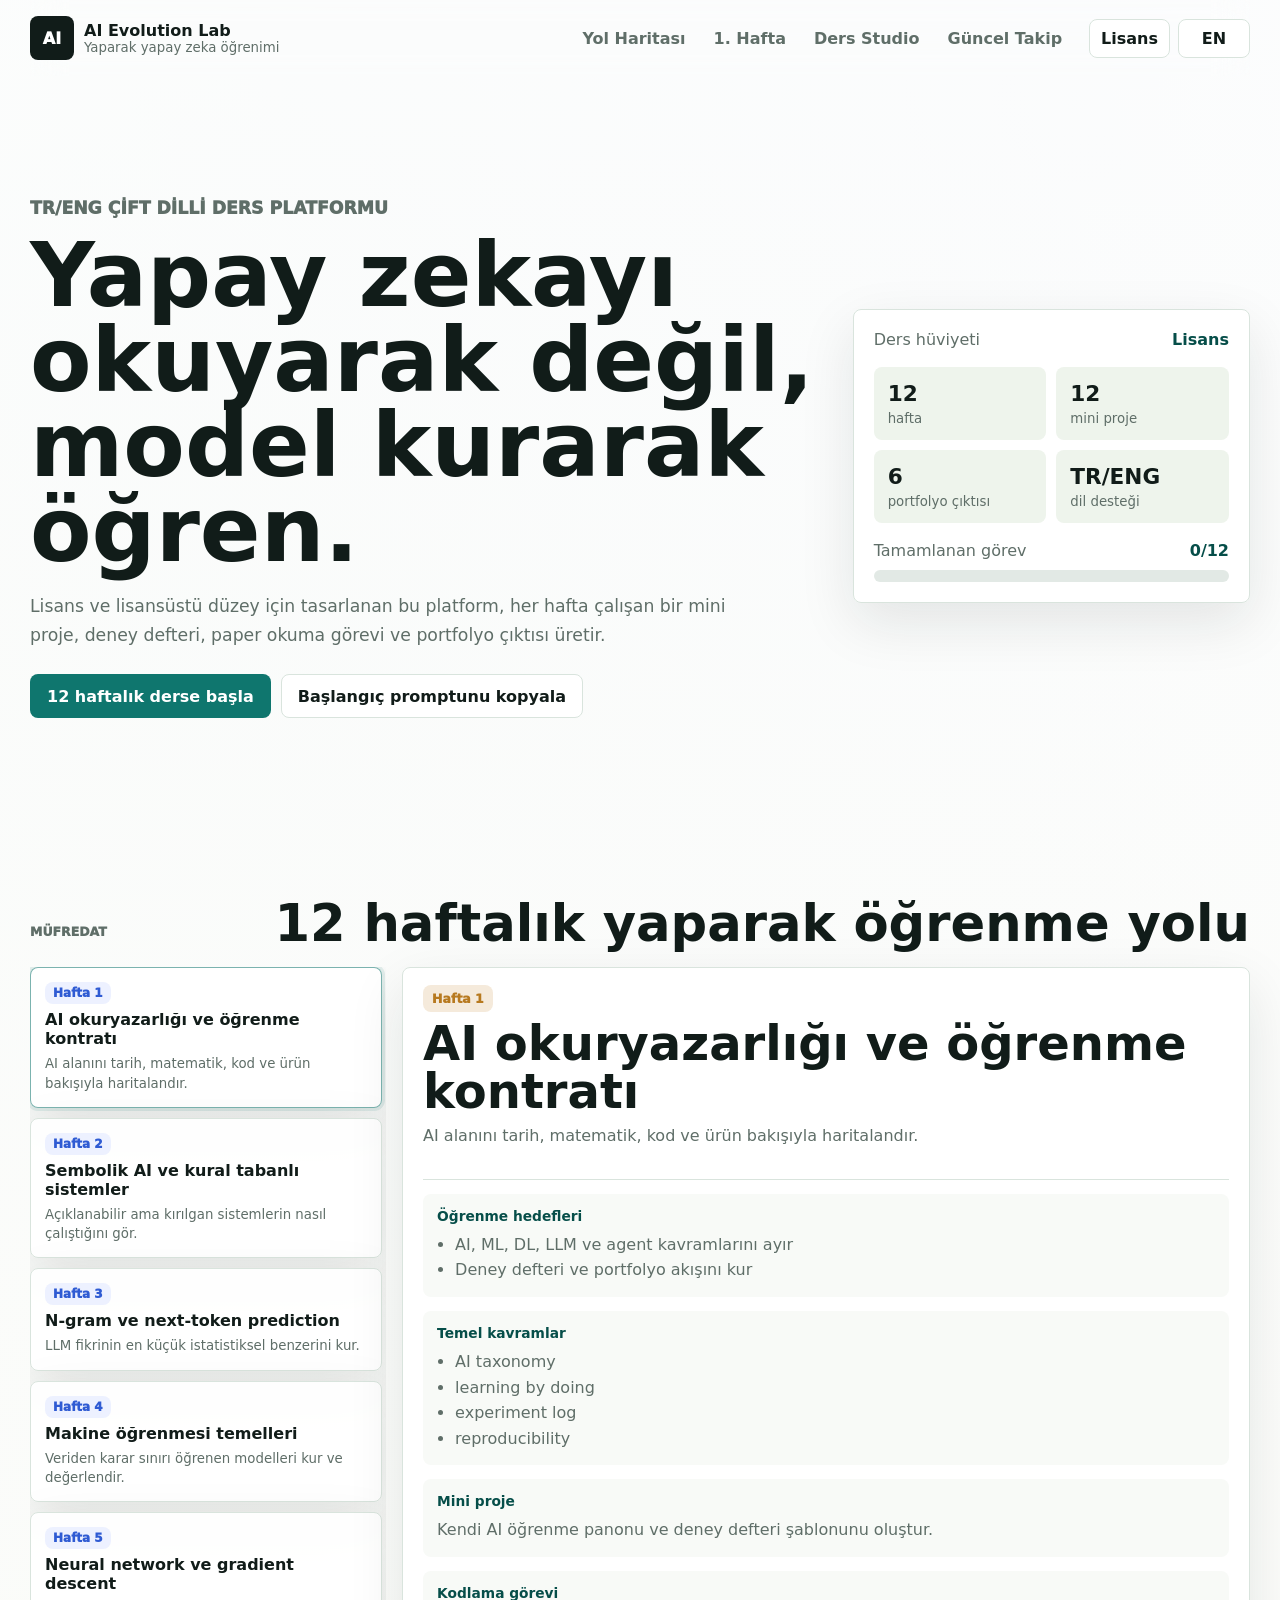
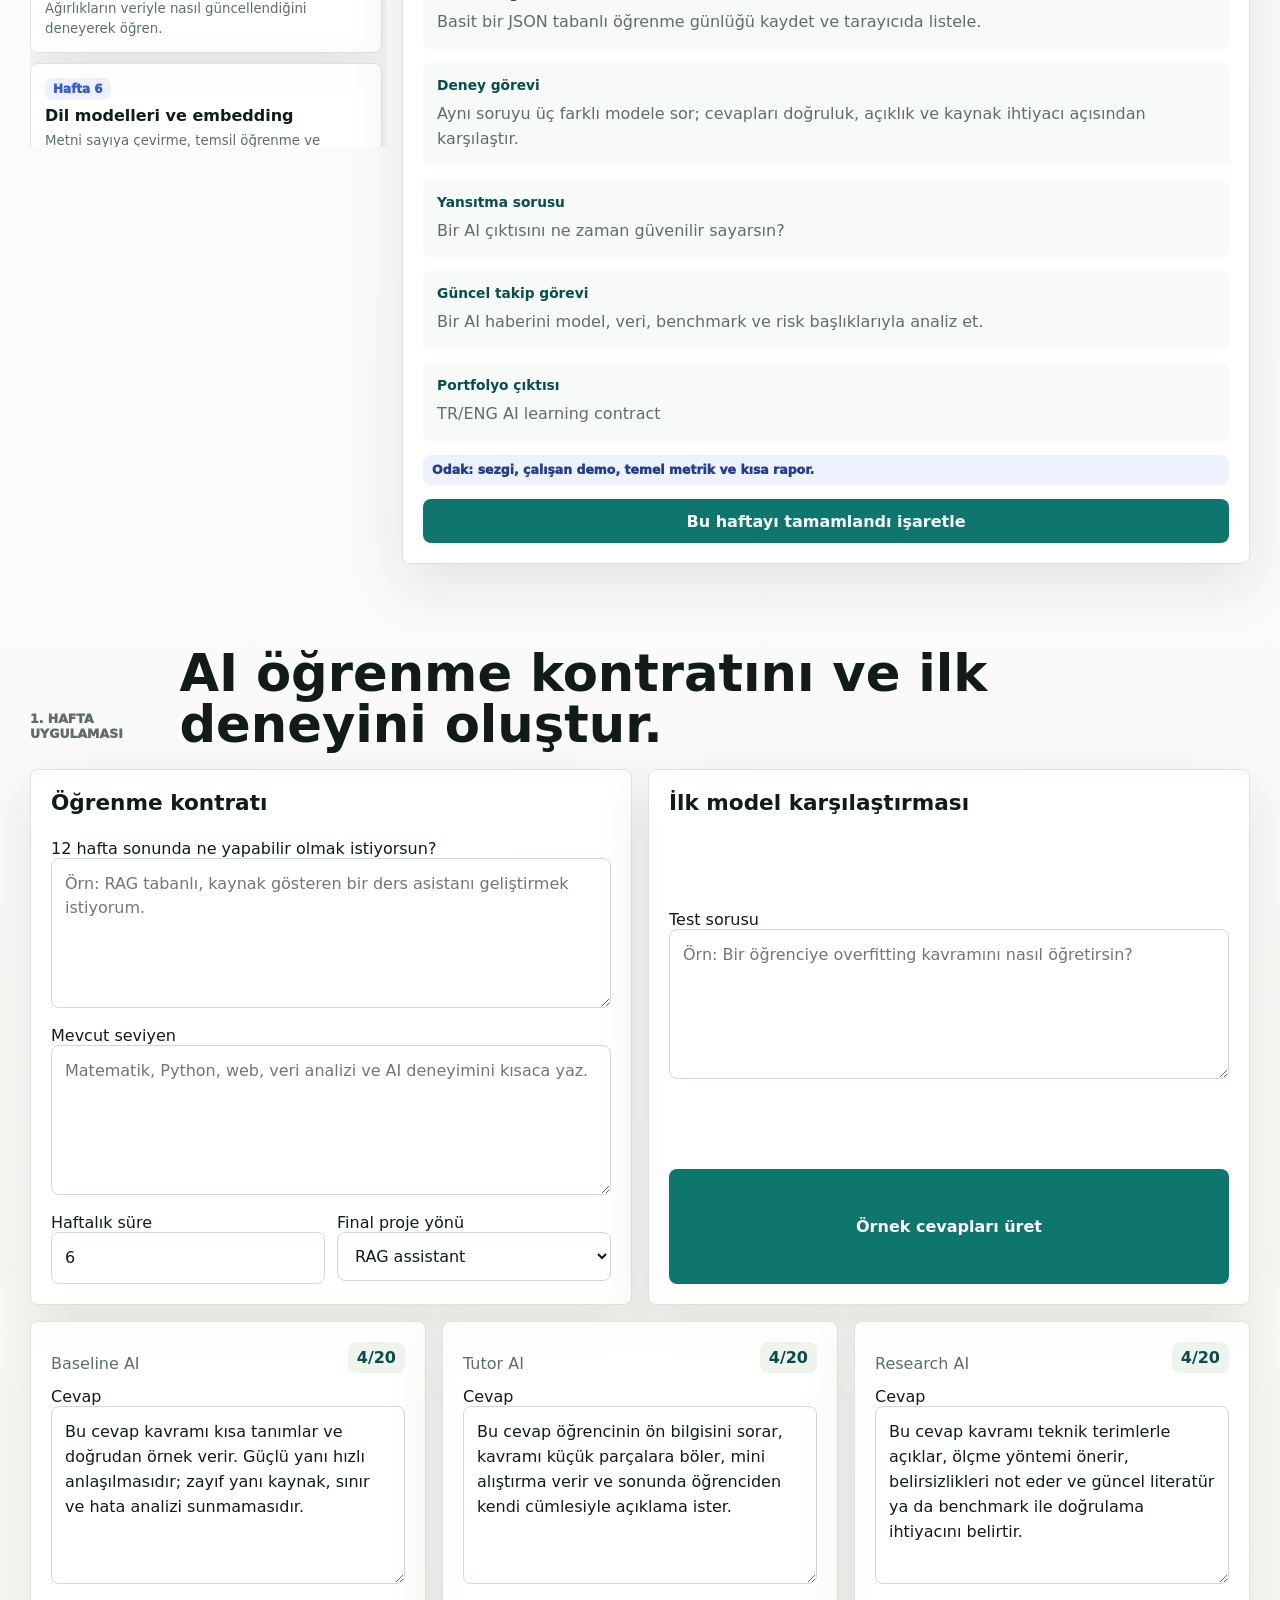
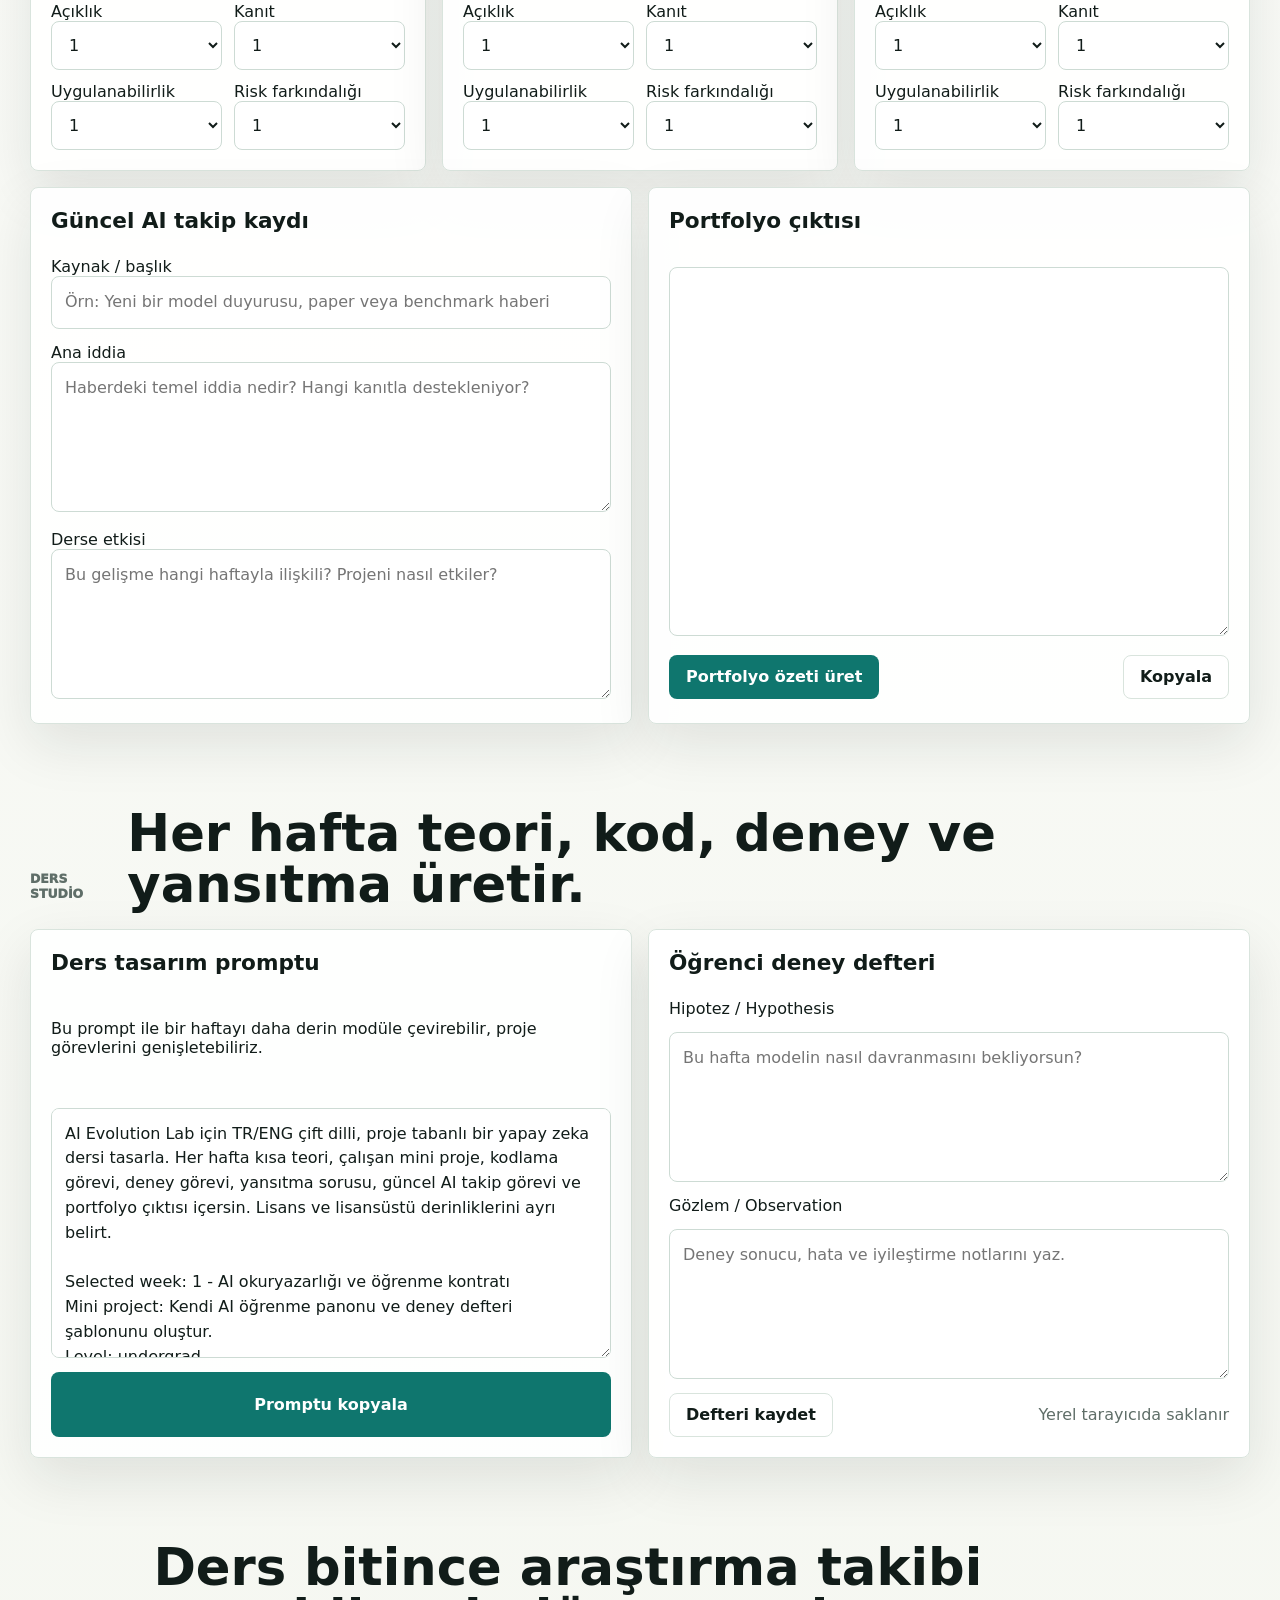
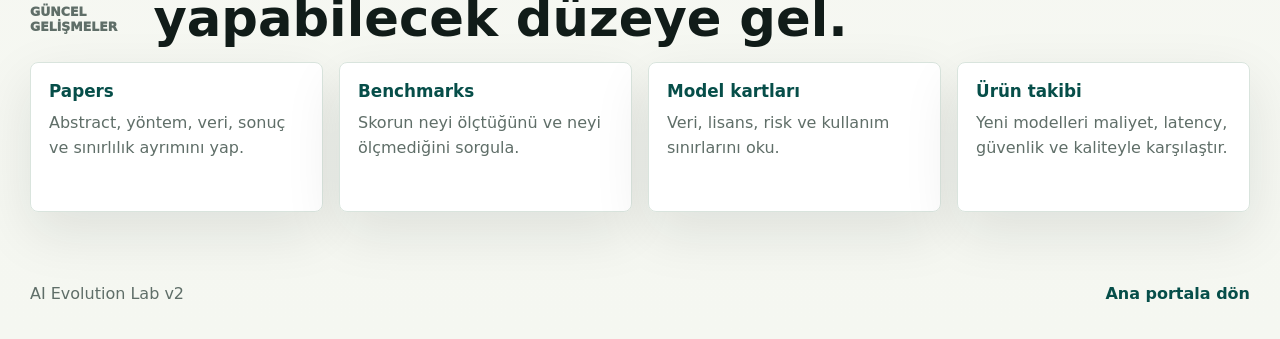
==== commit e2327d61: "Add week one AI learning lab" ====
--- a/index.html
+++ b/index.html
@@ -22,6 +22,7 @@
 
       <nav aria-label="Course sections">
         <a href="#roadmap" data-i18n="navRoadmap">Yol Haritası</a>
+        <a href="#week1" data-i18n="navWeek1">1. Hafta</a>
         <a href="#studio" data-i18n="navStudio">Ders Studio</a>
         <a href="#research" data-i18n="navResearch">Güncel Takip</a>
       </nav>
@@ -81,6 +82,82 @@
         </div>
       </section>
 
+      <section class="week-lab" id="week1" aria-labelledby="week1-title">
+        <div class="section-heading">
+          <p class="eyebrow" data-i18n="week1Eyebrow">1. hafta uygulaması</p>
+          <h2 id="week1-title" data-i18n="week1Title">AI öğrenme kontratını ve ilk deneyini oluştur.</h2>
+        </div>
+
+        <div class="week1-grid">
+          <section class="panel lab-panel">
+            <h3 data-i18n="contractTitle">Öğrenme kontratı</h3>
+            <label>
+              <span data-i18n="learnerGoalLabel">12 hafta sonunda ne yapabilir olmak istiyorsun?</span>
+              <textarea id="learnerGoalInput" data-placeholder-tr="Örn: RAG tabanlı, kaynak gösteren bir ders asistanı geliştirmek istiyorum." data-placeholder-en="Example: I want to build a sourced RAG-based course assistant."></textarea>
+            </label>
+            <label>
+              <span data-i18n="backgroundLabel">Mevcut seviyen</span>
+              <textarea id="backgroundInput" data-placeholder-tr="Matematik, Python, web, veri analizi ve AI deneyimini kısaca yaz." data-placeholder-en="Briefly describe your math, Python, web, data analysis, and AI background."></textarea>
+            </label>
+            <div class="compact-grid">
+              <label>
+                <span data-i18n="timeLabel">Haftalık süre</span>
+                <input id="timeInput" type="number" min="1" max="40" value="6" />
+              </label>
+              <label>
+                <span data-i18n="capstoneLabel">Final proje yönü</span>
+                <select id="capstoneSelect">
+                  <option value="rag">RAG assistant</option>
+                  <option value="agent">Tool-using agent</option>
+                  <option value="education">AI education product</option>
+                  <option value="evaluation">Model evaluation lab</option>
+                </select>
+              </label>
+            </div>
+          </section>
+
+          <section class="panel lab-panel">
+            <h3 data-i18n="comparisonTitle">İlk model karşılaştırması</h3>
+            <label>
+              <span data-i18n="comparisonPromptLabel">Test sorusu</span>
+              <textarea id="comparisonPromptInput" data-placeholder-tr="Örn: Bir öğrenciye overfitting kavramını nasıl öğretirsin?" data-placeholder-en="Example: How would you teach overfitting to a student?"></textarea>
+            </label>
+            <button class="primary-button full-button" id="generateComparisonButton" type="button" data-i18n="generateComparison">
+              Örnek cevapları üret
+            </button>
+          </section>
+        </div>
+
+        <div class="model-grid" id="modelComparisonGrid"></div>
+
+        <div class="week1-grid">
+          <section class="panel lab-panel">
+            <h3 data-i18n="newsTitle">Güncel AI takip kaydı</h3>
+            <label>
+              <span data-i18n="newsSourceLabel">Kaynak / başlık</span>
+              <input id="newsSourceInput" type="text" data-placeholder-tr="Örn: Yeni bir model duyurusu, paper veya benchmark haberi" data-placeholder-en="Example: A new model release, paper, or benchmark news" />
+            </label>
+            <label>
+              <span data-i18n="newsClaimLabel">Ana iddia</span>
+              <textarea id="newsClaimInput" data-placeholder-tr="Haberdeki temel iddia nedir? Hangi kanıtla destekleniyor?" data-placeholder-en="What is the main claim? What evidence supports it?"></textarea>
+            </label>
+            <label>
+              <span data-i18n="newsImpactLabel">Derse etkisi</span>
+              <textarea id="newsImpactInput" data-placeholder-tr="Bu gelişme hangi haftayla ilişkili? Projeni nasıl etkiler?" data-placeholder-en="Which week is this related to? How could it affect your project?"></textarea>
+            </label>
+          </section>
+
+          <section class="panel lab-panel">
+            <h3 data-i18n="portfolioDraftTitle">Portfolyo çıktısı</h3>
+            <textarea id="portfolioOutput" spellcheck="false"></textarea>
+            <div class="notes-actions">
+              <button class="primary-button" id="buildPortfolioButton" type="button" data-i18n="buildPortfolio">Portfolyo özeti üret</button>
+              <button class="secondary-button" id="copyPortfolioButton" type="button" data-i18n="copyPortfolio">Kopyala</button>
+            </div>
+          </section>
+        </div>
+      </section>
+
       <section class="studio" id="studio" aria-labelledby="studio-title">
         <div class="section-heading">
           <p class="eyebrow" data-i18n="studioEyebrow">Ders studio</p>
--- a/styles.css
+++ b/styles.css
@@ -34,7 +34,9 @@
 }
 
 button,
-textarea {
+textarea,
+input,
+select {
   font: inherit;
 }
 
@@ -323,6 +325,7 @@
 }
 
 .roadmap,
+.week-lab,
 .studio,
 .research {
   padding: 42px 0;
@@ -441,7 +444,9 @@
 }
 
 .studio-grid,
-.research-grid {
+.research-grid,
+.week1-grid,
+.model-grid {
   display: grid;
   grid-template-columns: repeat(2, minmax(0, 1fr));
   gap: 16px;
@@ -449,14 +454,17 @@
 
 .notebook-panel,
 .notebook-panel label,
-.panel {
+.panel,
+.lab-panel,
+.model-card {
   display: grid;
   gap: 14px;
 }
 
-textarea {
+textarea,
+input,
+select {
   width: 100%;
-  min-height: 150px;
   border: 1px solid #cddbd4;
   border-radius: 8px;
   background: #fff;
@@ -467,13 +475,52 @@
   line-height: 1.55;
 }
 
-textarea:focus {
+input,
+select {
+  min-height: 44px;
+}
+
+textarea {
+  min-height: 150px;
+}
+
+textarea:focus,
+input:focus,
+select:focus {
   border-color: var(--accent);
   box-shadow: 0 0 0 3px rgba(15, 118, 110, 0.14);
 }
 
 #promptOutput {
   min-height: 230px;
+}
+
+.compact-grid,
+.score-grid {
+  display: grid;
+  grid-template-columns: repeat(2, minmax(0, 1fr));
+  gap: 12px;
+}
+
+.model-grid {
+  margin: 16px 0;
+  grid-template-columns: repeat(3, minmax(0, 1fr));
+}
+
+.model-card textarea {
+  min-height: 178px;
+}
+
+.model-card .panel-title strong {
+  border-radius: 8px;
+  background: var(--soft);
+  padding: 6px 9px;
+}
+
+#portfolioOutput {
+  min-height: 360px;
+  font-family: ui-monospace, SFMono-Regular, Consolas, "Liberation Mono", monospace;
+  font-size: 0.92rem;
 }
 
 .full-button {
@@ -544,7 +591,9 @@
   .app-header,
   .hero,
   .roadmap-layout,
-  .studio-grid {
+  .studio-grid,
+  .week1-grid,
+  .model-grid {
     grid-template-columns: 1fr;
   }
 
@@ -576,7 +625,7 @@
 
   .app-header nav {
     display: grid;
-    grid-template-columns: repeat(3, minmax(0, 1fr));
+    grid-template-columns: repeat(2, minmax(0, 1fr));
   }
 
   .app-header nav a {
@@ -584,7 +633,9 @@
   }
 
   .stat-grid,
-  .research-grid {
+  .research-grid,
+  .compact-grid,
+  .score-grid {
     grid-template-columns: 1fr;
   }
 }
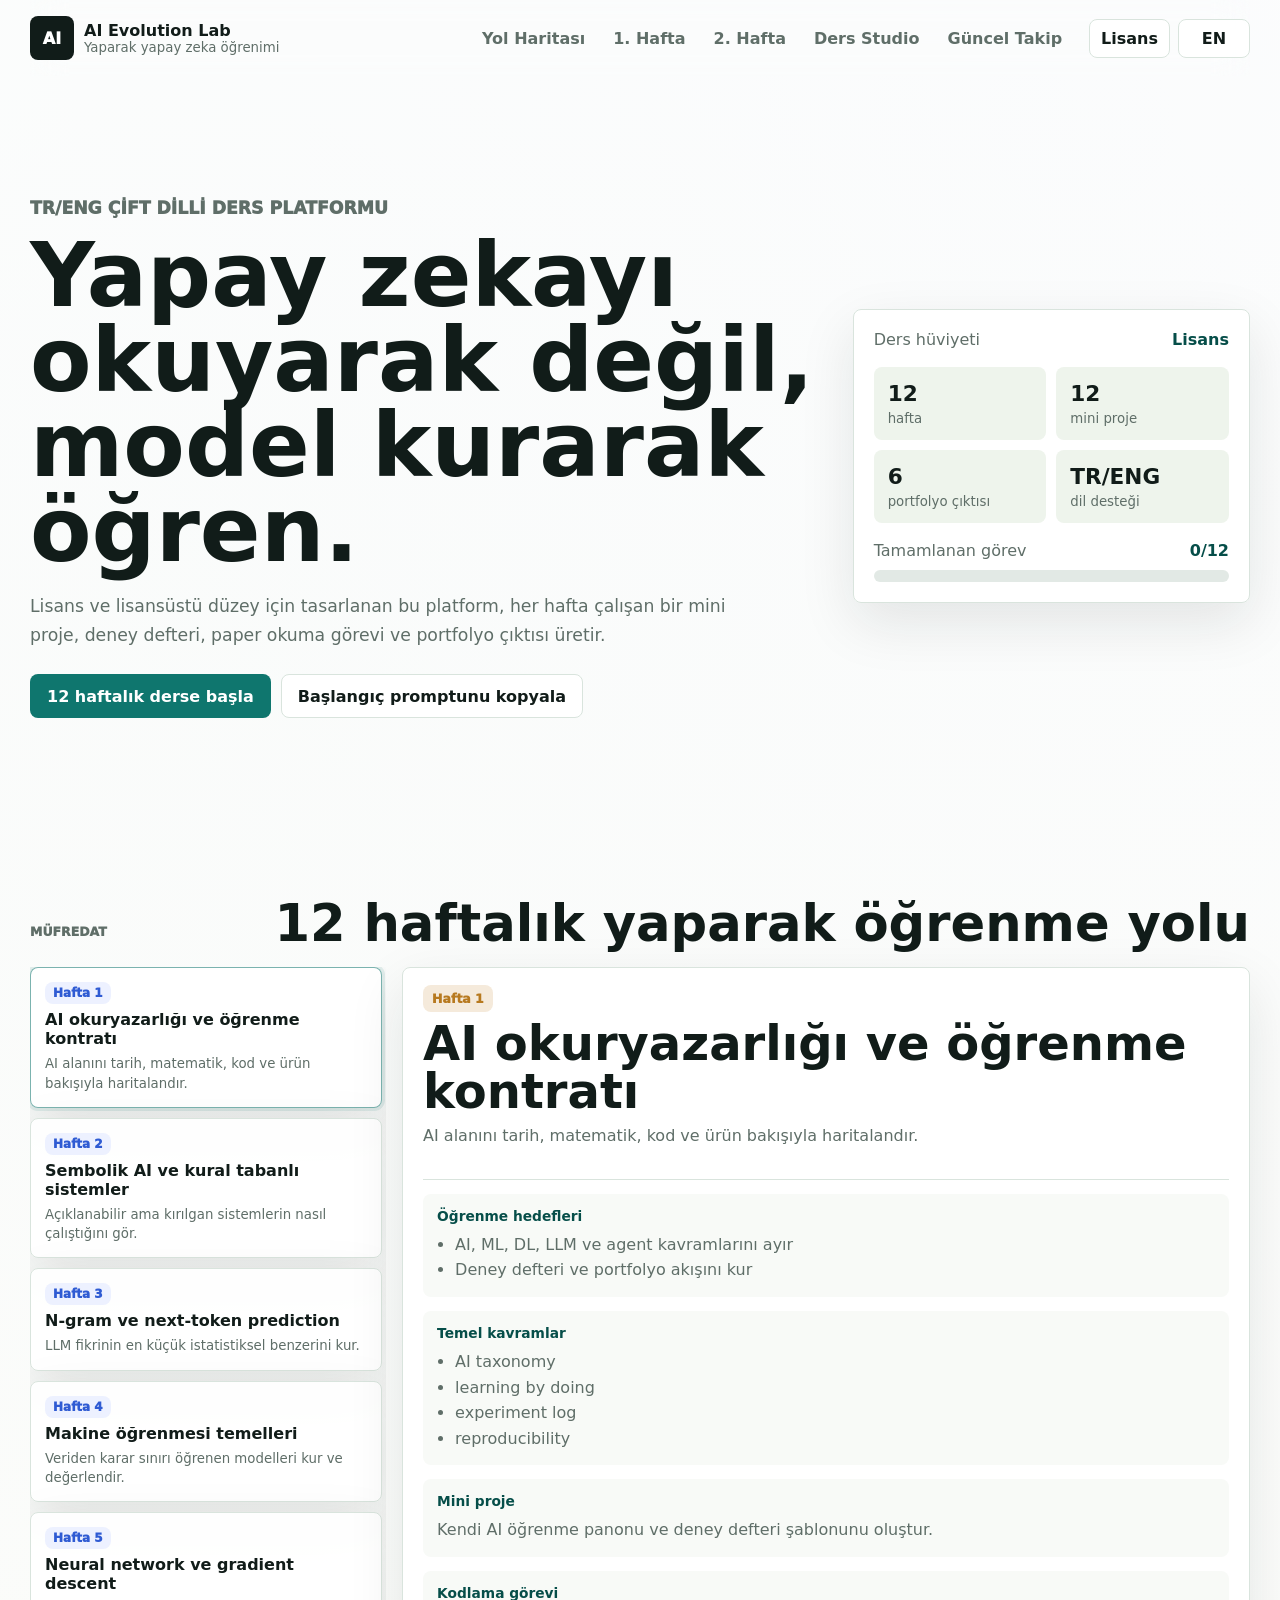
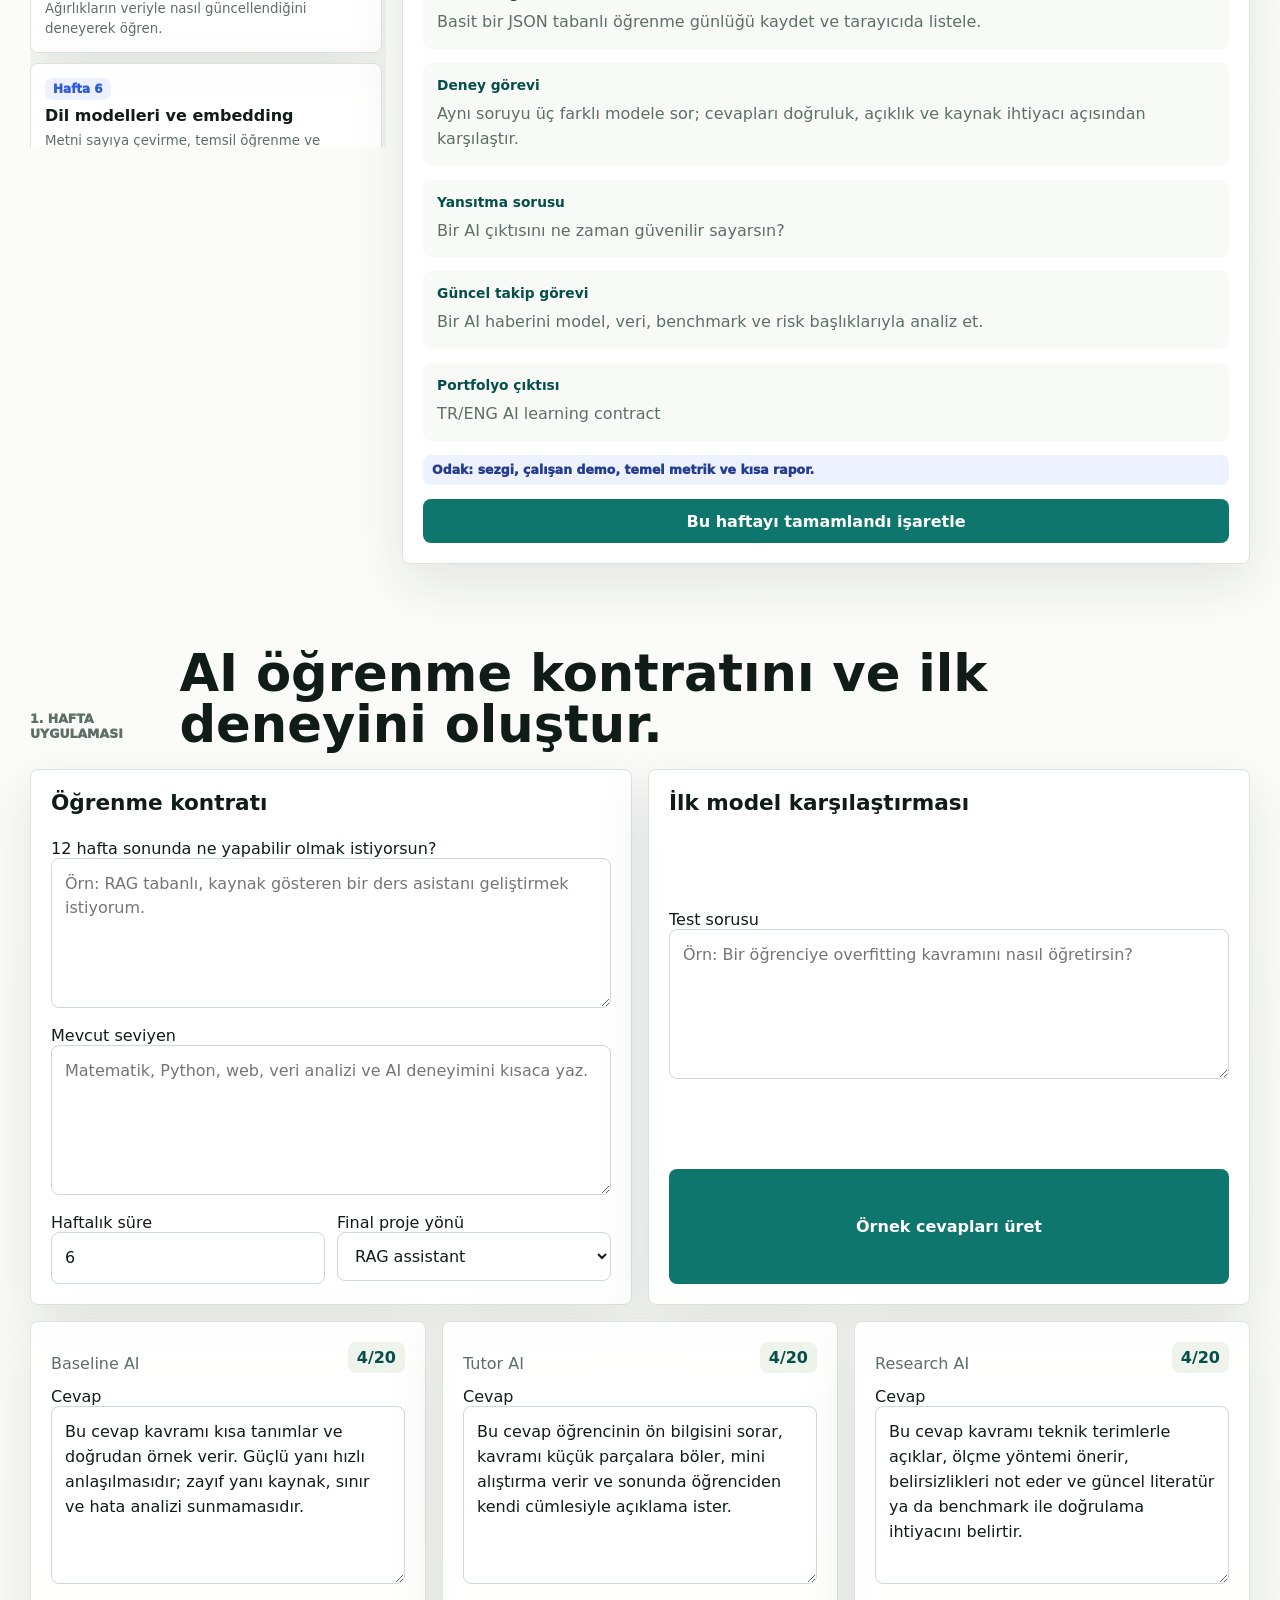
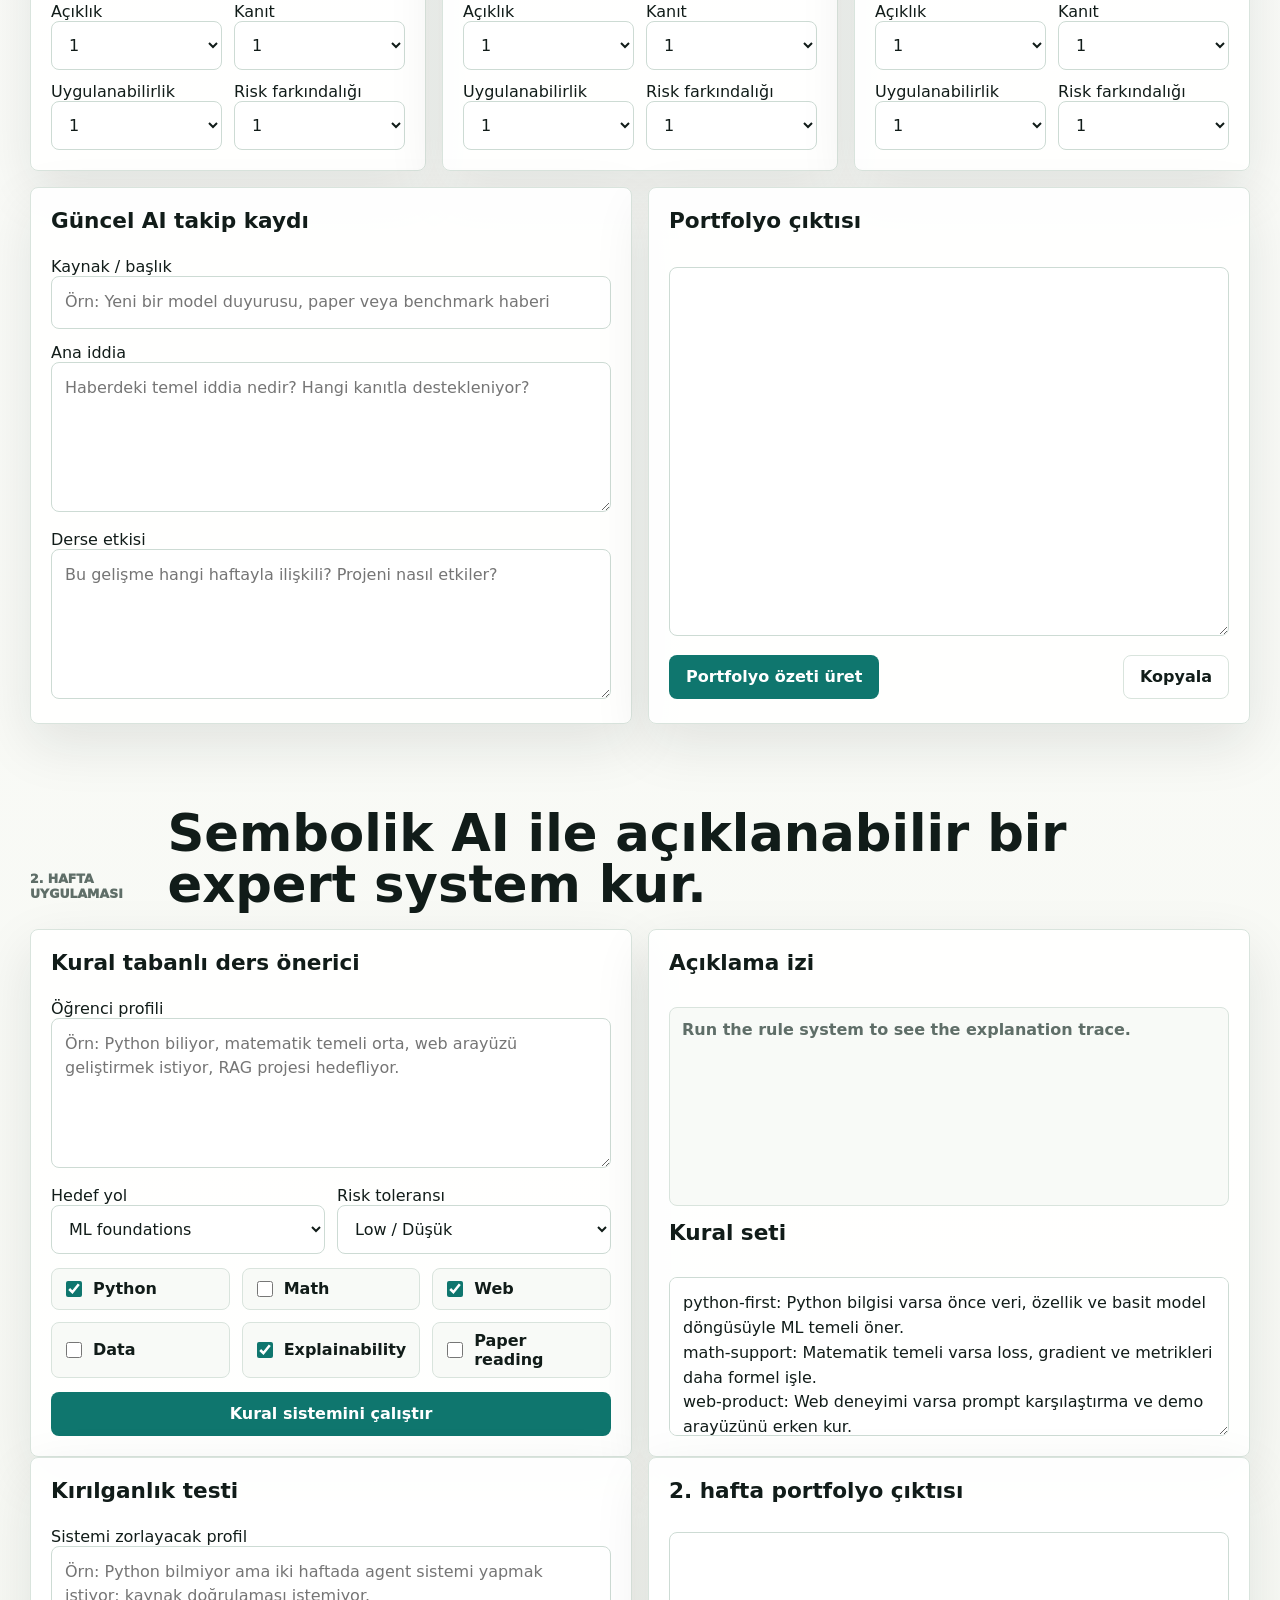
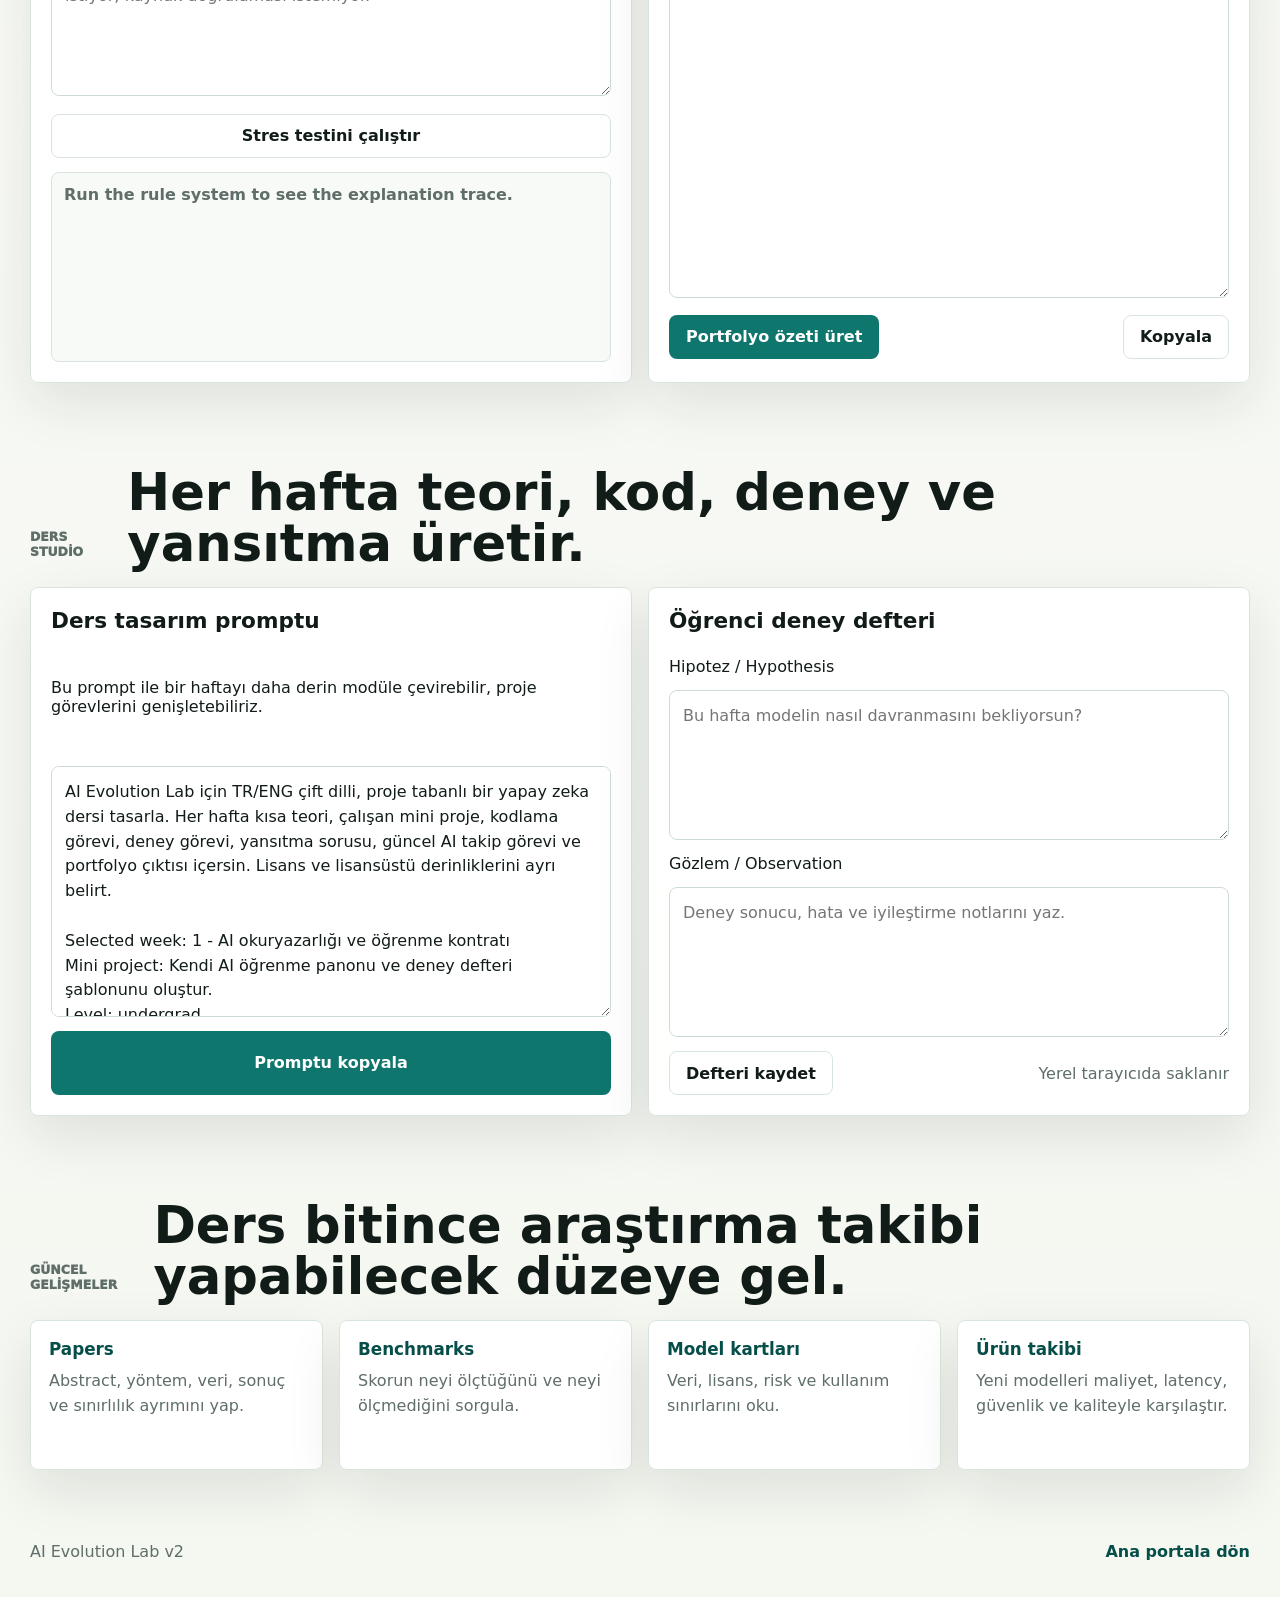
==== commit 6516e79e: "Add week two symbolic AI lab" ====
--- a/index.html
+++ b/index.html
@@ -23,6 +23,7 @@
       <nav aria-label="Course sections">
         <a href="#roadmap" data-i18n="navRoadmap">Yol Haritası</a>
         <a href="#week1" data-i18n="navWeek1">1. Hafta</a>
+        <a href="#week2" data-i18n="navWeek2">2. Hafta</a>
         <a href="#studio" data-i18n="navStudio">Ders Studio</a>
         <a href="#research" data-i18n="navResearch">Güncel Takip</a>
       </nav>
@@ -158,6 +159,83 @@
         </div>
       </section>
 
+      <section class="week-lab" id="week2" aria-labelledby="week2-title">
+        <div class="section-heading">
+          <p class="eyebrow" data-i18n="week2Eyebrow">2. hafta uygulaması</p>
+          <h2 id="week2-title" data-i18n="week2Title">Sembolik AI ile açıklanabilir bir expert system kur.</h2>
+        </div>
+
+        <div class="week1-grid">
+          <section class="panel lab-panel">
+            <h3 data-i18n="ruleSystemTitle">Kural tabanlı ders önerici</h3>
+            <label>
+              <span data-i18n="learnerProfileLabel">Öğrenci profili</span>
+              <textarea id="ruleProfileInput" data-placeholder-tr="Örn: Python biliyor, matematik temeli orta, web arayüzü geliştirmek istiyor, RAG projesi hedefliyor." data-placeholder-en="Example: Knows Python, has intermediate math, wants to build web interfaces, targets a RAG project."></textarea>
+            </label>
+            <div class="compact-grid">
+              <label>
+                <span data-i18n="targetTrackLabel">Hedef yol</span>
+                <select id="targetTrackSelect">
+                  <option value="ml">ML foundations</option>
+                  <option value="llm">LLM engineering</option>
+                  <option value="rag">RAG systems</option>
+                  <option value="agent">Agent systems</option>
+                </select>
+              </label>
+              <label>
+                <span data-i18n="riskToleranceLabel">Risk toleransı</span>
+                <select id="riskToleranceSelect">
+                  <option value="low">Low / Düşük</option>
+                  <option value="medium">Medium / Orta</option>
+                  <option value="high">High / Yüksek</option>
+                </select>
+              </label>
+            </div>
+            <div class="fact-grid" id="factGrid">
+              <label><input type="checkbox" value="python" checked /> Python</label>
+              <label><input type="checkbox" value="math" /> Math</label>
+              <label><input type="checkbox" value="web" checked /> Web</label>
+              <label><input type="checkbox" value="data" /> Data</label>
+              <label><input type="checkbox" value="explain" checked /> Explainability</label>
+              <label><input type="checkbox" value="research" /> Paper reading</label>
+            </div>
+            <button class="primary-button full-button" id="runRuleSystemButton" type="button" data-i18n="runRuleSystem">
+              Kural sistemini çalıştır
+            </button>
+          </section>
+
+          <section class="panel lab-panel">
+            <h3 data-i18n="ruleOutputTitle">Açıklama izi</h3>
+            <div class="rule-output" id="ruleOutput"></div>
+            <h3 data-i18n="ruleEditorTitle">Kural seti</h3>
+            <textarea id="ruleEditor" spellcheck="false"></textarea>
+          </section>
+        </div>
+
+        <div class="week1-grid">
+          <section class="panel lab-panel">
+            <h3 data-i18n="stressTestTitle">Kırılganlık testi</h3>
+            <label>
+              <span data-i18n="stressCaseLabel">Sistemi zorlayacak profil</span>
+              <textarea id="stressCaseInput" data-placeholder-tr="Örn: Python bilmiyor ama iki haftada agent sistemi yapmak istiyor; kaynak doğrulaması istemiyor." data-placeholder-en="Example: Does not know Python but wants to build an agent system in two weeks; does not want source verification."></textarea>
+            </label>
+            <button class="secondary-button full-button" id="runStressTestButton" type="button" data-i18n="runStressTest">
+              Stres testini çalıştır
+            </button>
+            <div class="rule-output" id="stressOutput"></div>
+          </section>
+
+          <section class="panel lab-panel">
+            <h3 data-i18n="week2PortfolioTitle">2. hafta portfolyo çıktısı</h3>
+            <textarea id="week2PortfolioOutput" spellcheck="false"></textarea>
+            <div class="notes-actions">
+              <button class="primary-button" id="buildWeek2PortfolioButton" type="button" data-i18n="buildPortfolio">Portfolyo özeti üret</button>
+              <button class="secondary-button" id="copyWeek2PortfolioButton" type="button" data-i18n="copyPortfolio">Kopyala</button>
+            </div>
+          </section>
+        </div>
+      </section>
+
       <section class="studio" id="studio" aria-labelledby="studio-title">
         <div class="section-heading">
           <p class="eyebrow" data-i18n="studioEyebrow">Ders studio</p>
--- a/styles.css
+++ b/styles.css
@@ -496,10 +496,33 @@
 }
 
 .compact-grid,
-.score-grid {
+.score-grid,
+.fact-grid {
   display: grid;
   grid-template-columns: repeat(2, minmax(0, 1fr));
   gap: 12px;
+}
+
+.fact-grid {
+  grid-template-columns: repeat(3, minmax(0, 1fr));
+}
+
+.fact-grid label {
+  display: flex;
+  min-height: 42px;
+  align-items: center;
+  gap: 8px;
+  border: 1px solid var(--line);
+  border-radius: 8px;
+  background: #f8faf7;
+  padding: 8px 10px;
+  font-weight: 850;
+}
+
+.fact-grid input {
+  width: 16px;
+  min-height: 16px;
+  accent-color: var(--accent);
 }
 
 .model-grid {
@@ -517,10 +540,27 @@
   padding: 6px 9px;
 }
 
-#portfolioOutput {
+#portfolioOutput,
+#week2PortfolioOutput {
   min-height: 360px;
   font-family: ui-monospace, SFMono-Regular, Consolas, "Liberation Mono", monospace;
   font-size: 0.92rem;
+}
+
+.rule-output {
+  display: grid;
+  min-height: 190px;
+  gap: 10px;
+  border: 1px solid var(--line);
+  border-radius: 8px;
+  background: #f8faf7;
+  padding: 12px;
+}
+
+.rule-output:empty::before {
+  content: "Run the rule system to see the explanation trace.";
+  color: var(--muted);
+  font-weight: 750;
 }
 
 .full-button {
@@ -635,7 +675,8 @@
   .stat-grid,
   .research-grid,
   .compact-grid,
-  .score-grid {
+  .score-grid,
+  .fact-grid {
     grid-template-columns: 1fr;
   }
 }
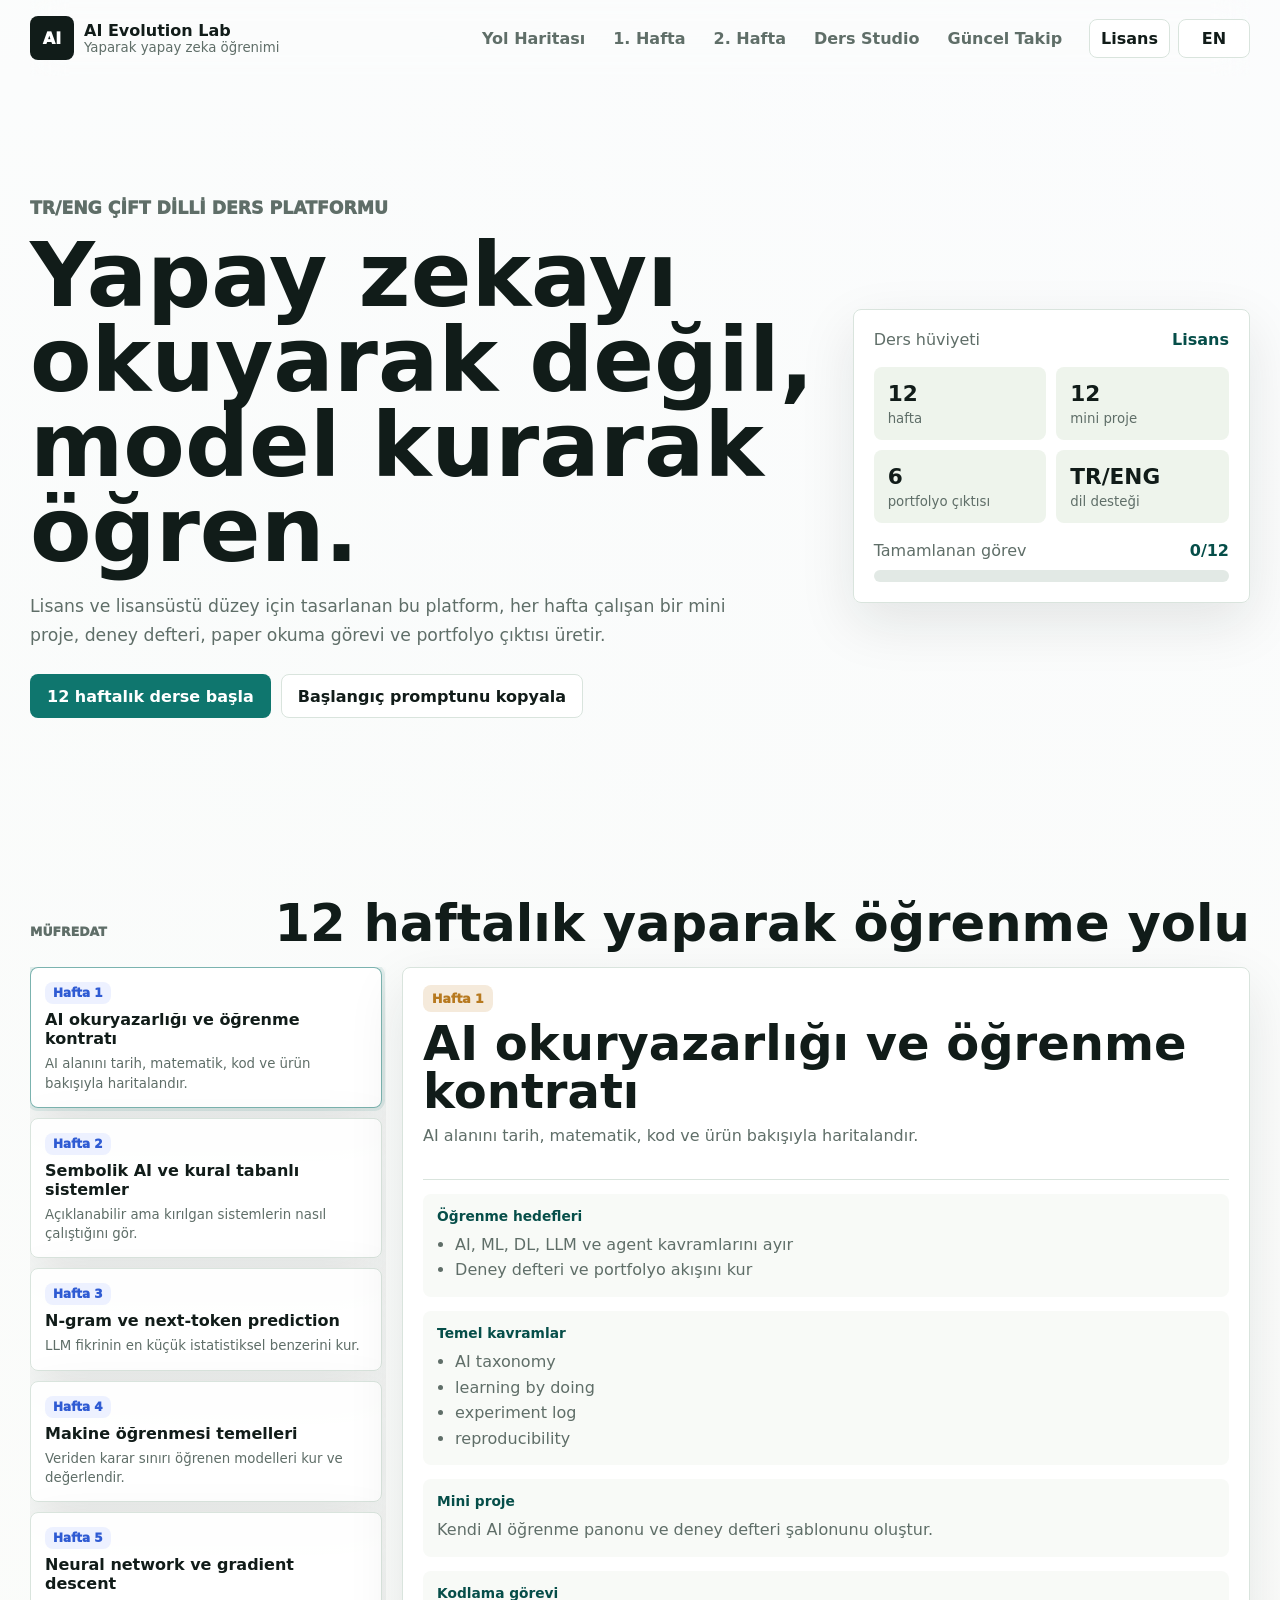
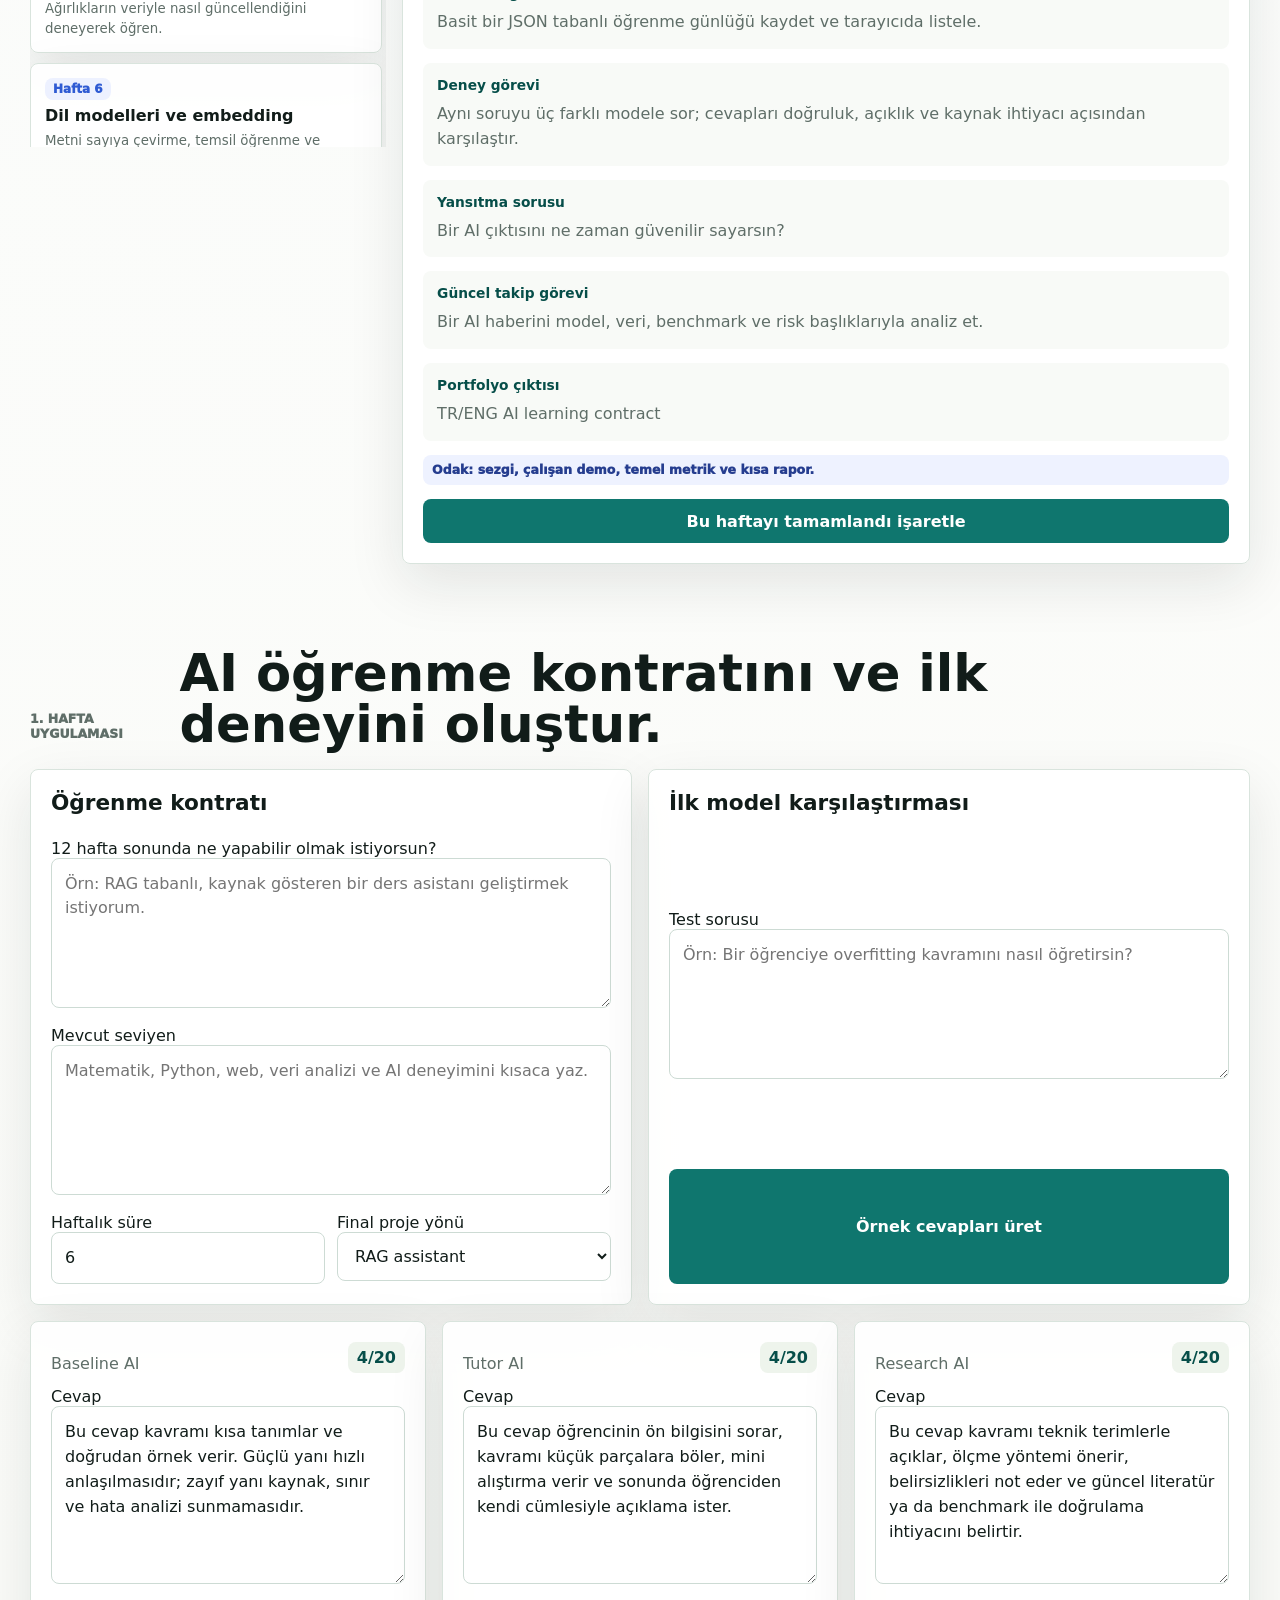
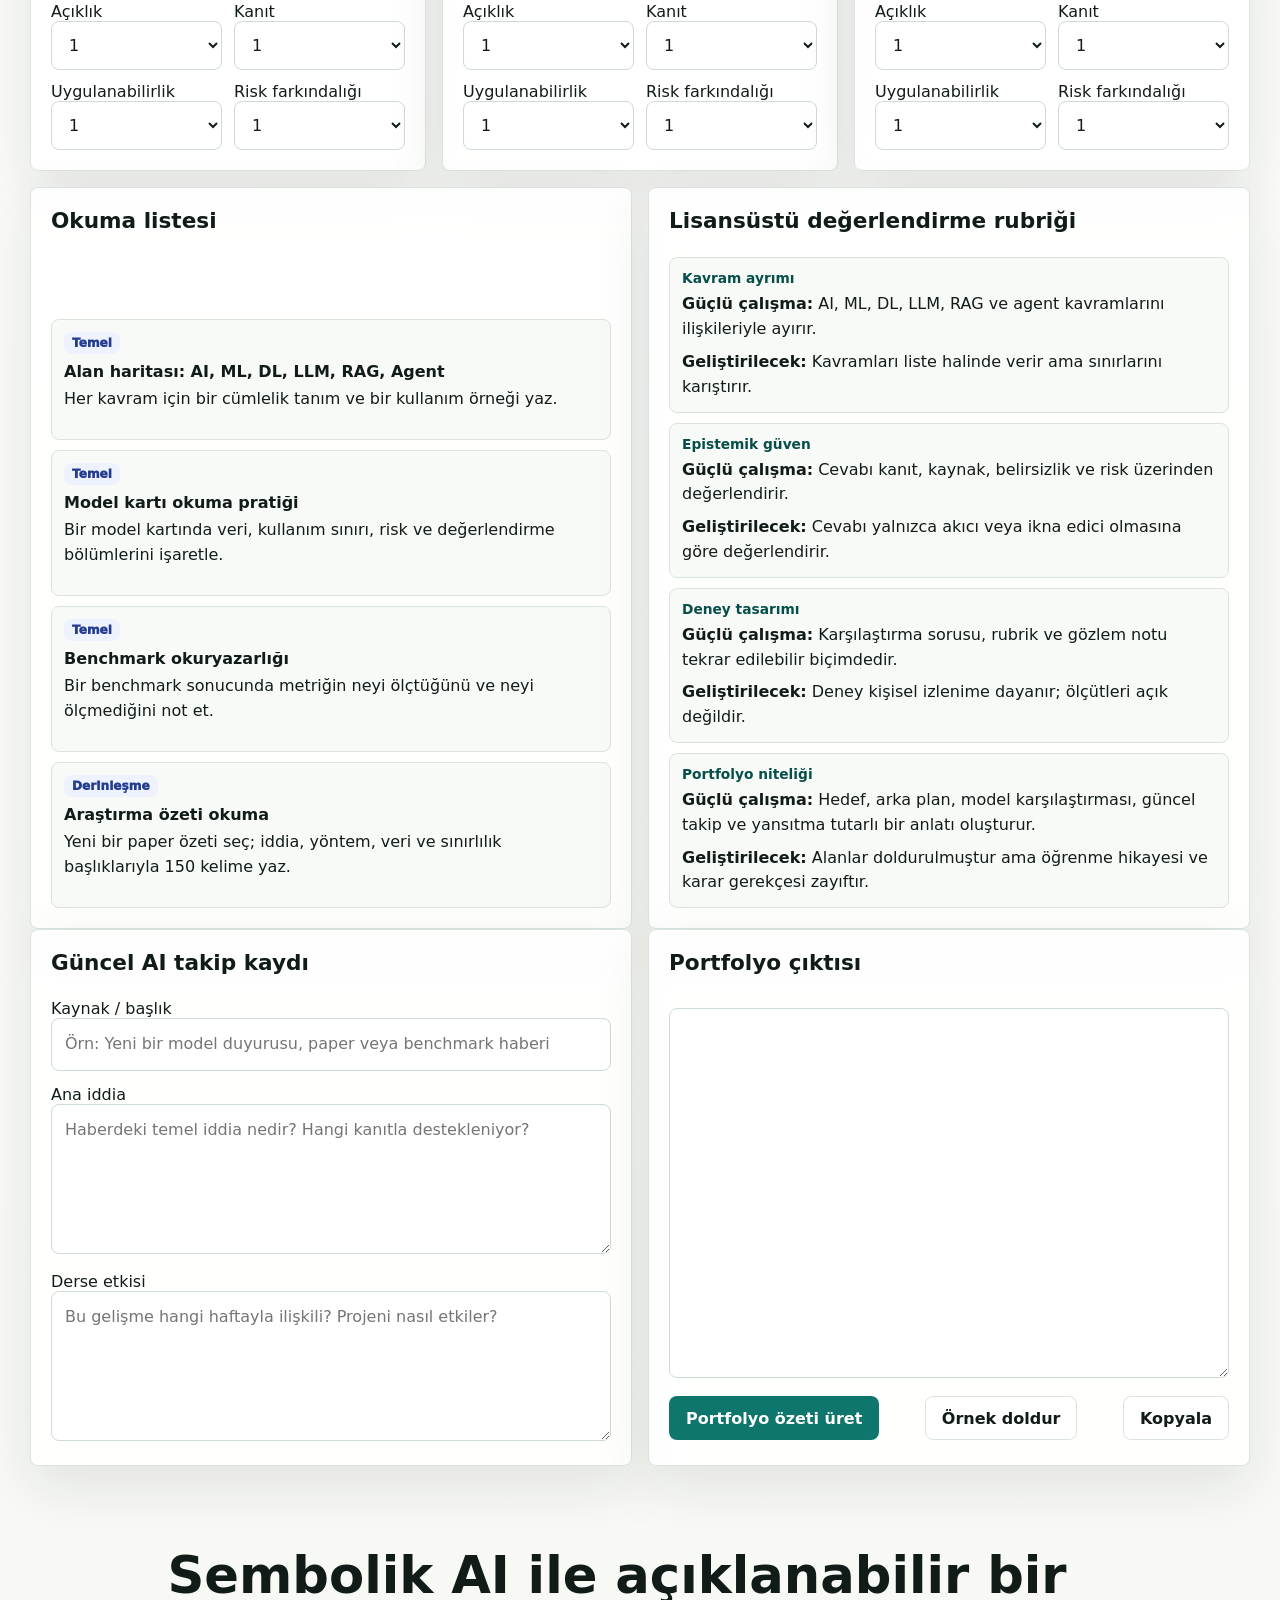
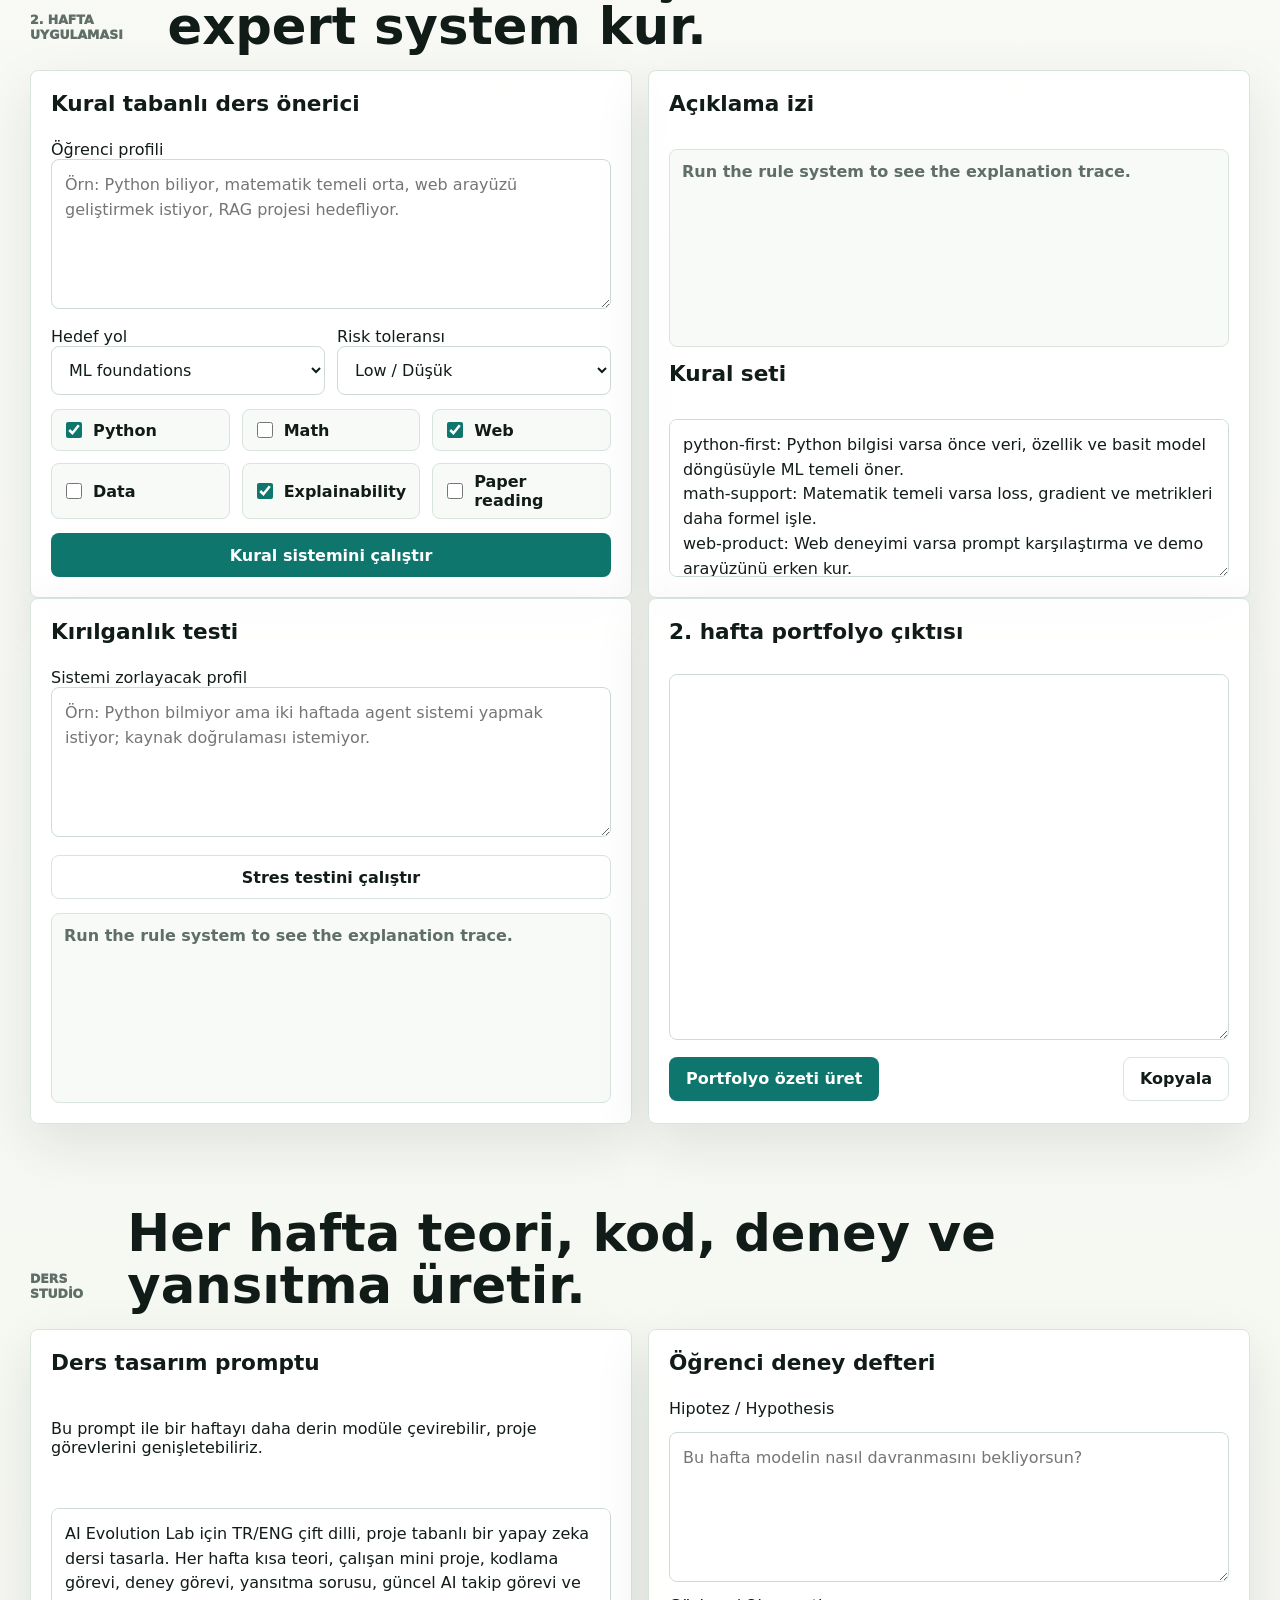
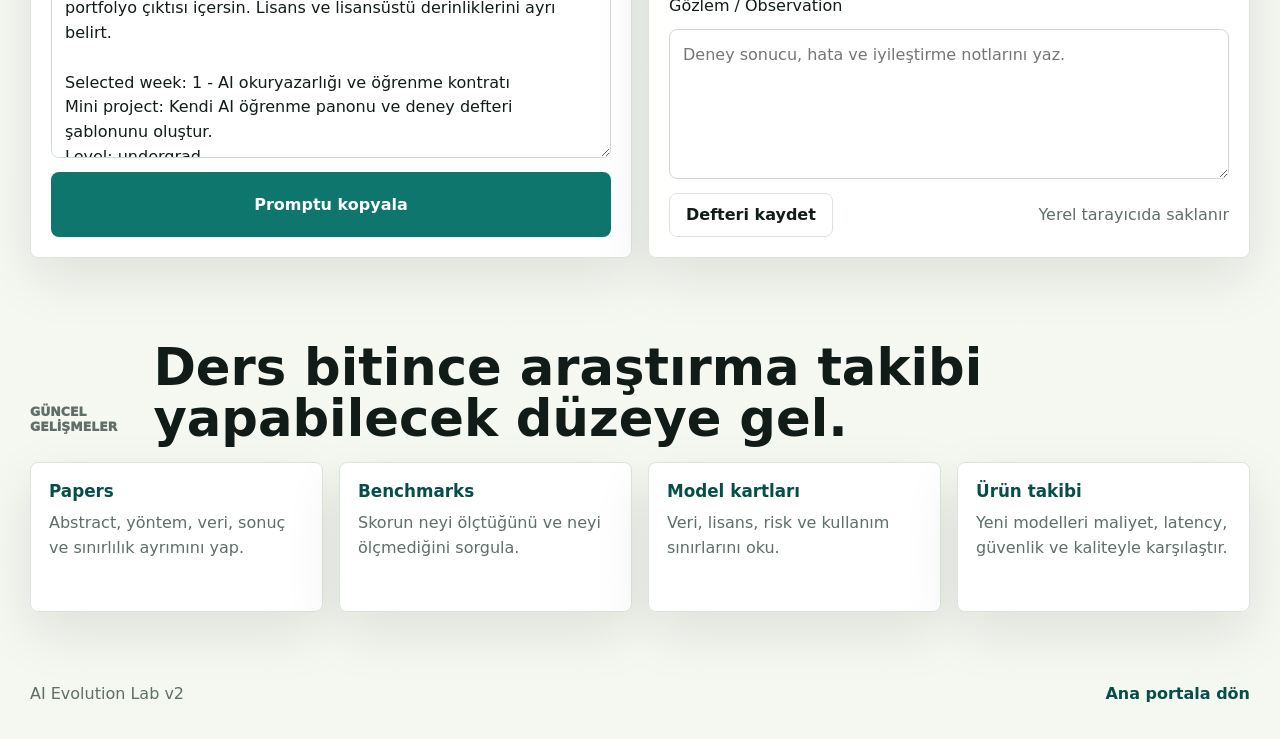
==== commit 70047e69: "Enrich week one graduate materials" ====
--- a/index.html
+++ b/index.html
@@ -131,6 +131,18 @@
 
         <div class="model-grid" id="modelComparisonGrid"></div>
 
+        <div class="academic-grid">
+          <section class="panel lab-panel">
+            <h3 data-i18n="readingListTitle">Okuma listesi</h3>
+            <div class="resource-list" id="week1ReadingList"></div>
+          </section>
+
+          <section class="panel lab-panel">
+            <h3 data-i18n="graduateRubricTitle">Lisansüstü değerlendirme rubriği</h3>
+            <div class="rubric-list" id="week1RubricList"></div>
+          </section>
+        </div>
+
         <div class="week1-grid">
           <section class="panel lab-panel">
             <h3 data-i18n="newsTitle">Güncel AI takip kaydı</h3>
@@ -153,6 +165,7 @@
             <textarea id="portfolioOutput" spellcheck="false"></textarea>
             <div class="notes-actions">
               <button class="primary-button" id="buildPortfolioButton" type="button" data-i18n="buildPortfolio">Portfolyo özeti üret</button>
+              <button class="secondary-button" id="examplePortfolioButton" type="button" data-i18n="examplePortfolio">Örnek doldur</button>
               <button class="secondary-button" id="copyPortfolioButton" type="button" data-i18n="copyPortfolio">Kopyala</button>
             </div>
           </section>
--- a/styles.css
+++ b/styles.css
@@ -446,6 +446,7 @@
 .studio-grid,
 .research-grid,
 .week1-grid,
+.academic-grid,
 .model-grid {
   display: grid;
   grid-template-columns: repeat(2, minmax(0, 1fr));
@@ -561,6 +562,48 @@
   content: "Run the rule system to see the explanation trace.";
   color: var(--muted);
   font-weight: 750;
+}
+
+.resource-list,
+.rubric-list {
+  display: grid;
+  gap: 10px;
+}
+
+.resource-item,
+.rubric-item {
+  border: 1px solid var(--line);
+  border-radius: 8px;
+  background: #f8faf7;
+  padding: 12px;
+}
+
+.resource-item span {
+  display: inline-flex;
+  width: fit-content;
+  margin-bottom: 8px;
+  border-radius: 8px;
+  background: #eef2ff;
+  color: #253d8f;
+  padding: 4px 8px;
+  font-size: 0.76rem;
+  font-weight: 950;
+}
+
+.resource-item strong,
+.rubric-item h4 {
+  display: block;
+  margin-bottom: 6px;
+}
+
+.resource-item p,
+.rubric-item p {
+  margin-bottom: 0;
+  line-height: 1.55;
+}
+
+.rubric-item p + p {
+  margin-top: 8px;
 }
 
 .full-button {
@@ -633,6 +676,7 @@
   .roadmap-layout,
   .studio-grid,
   .week1-grid,
+  .academic-grid,
   .model-grid {
     grid-template-columns: 1fr;
   }
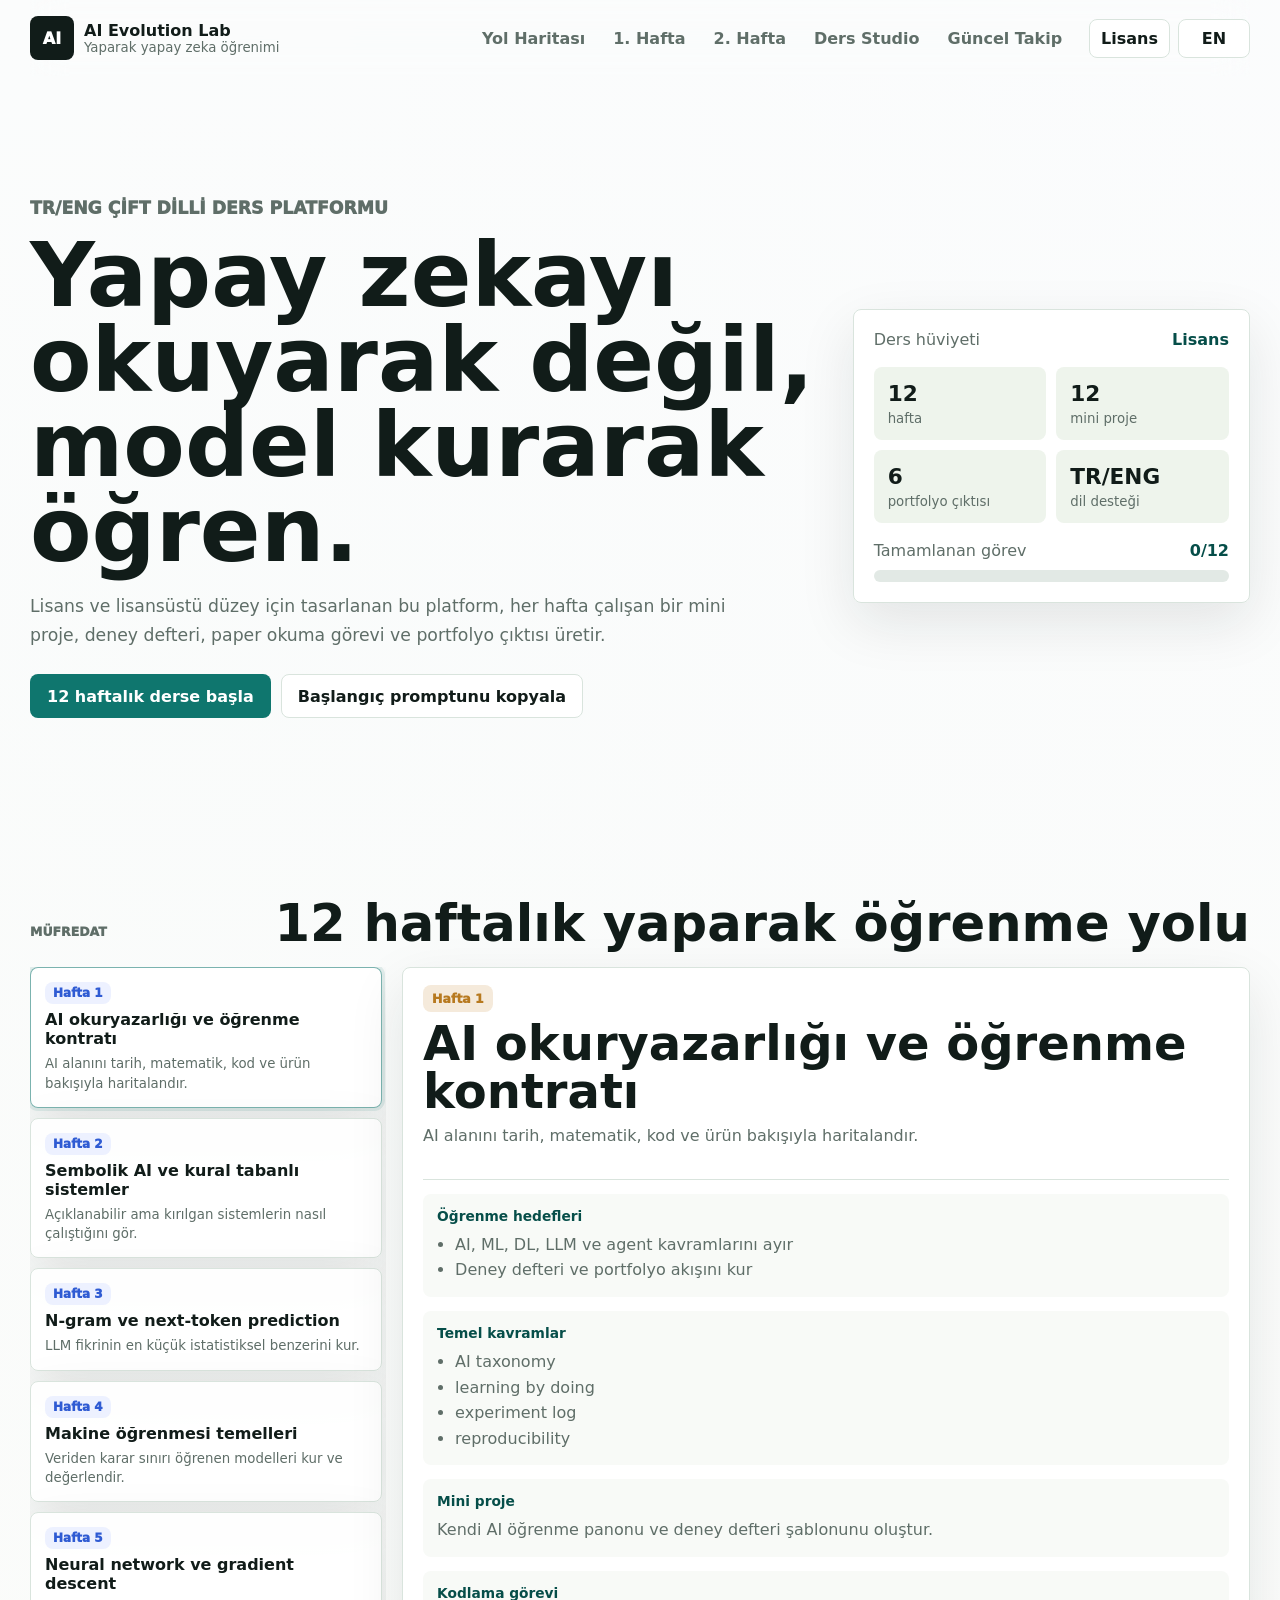
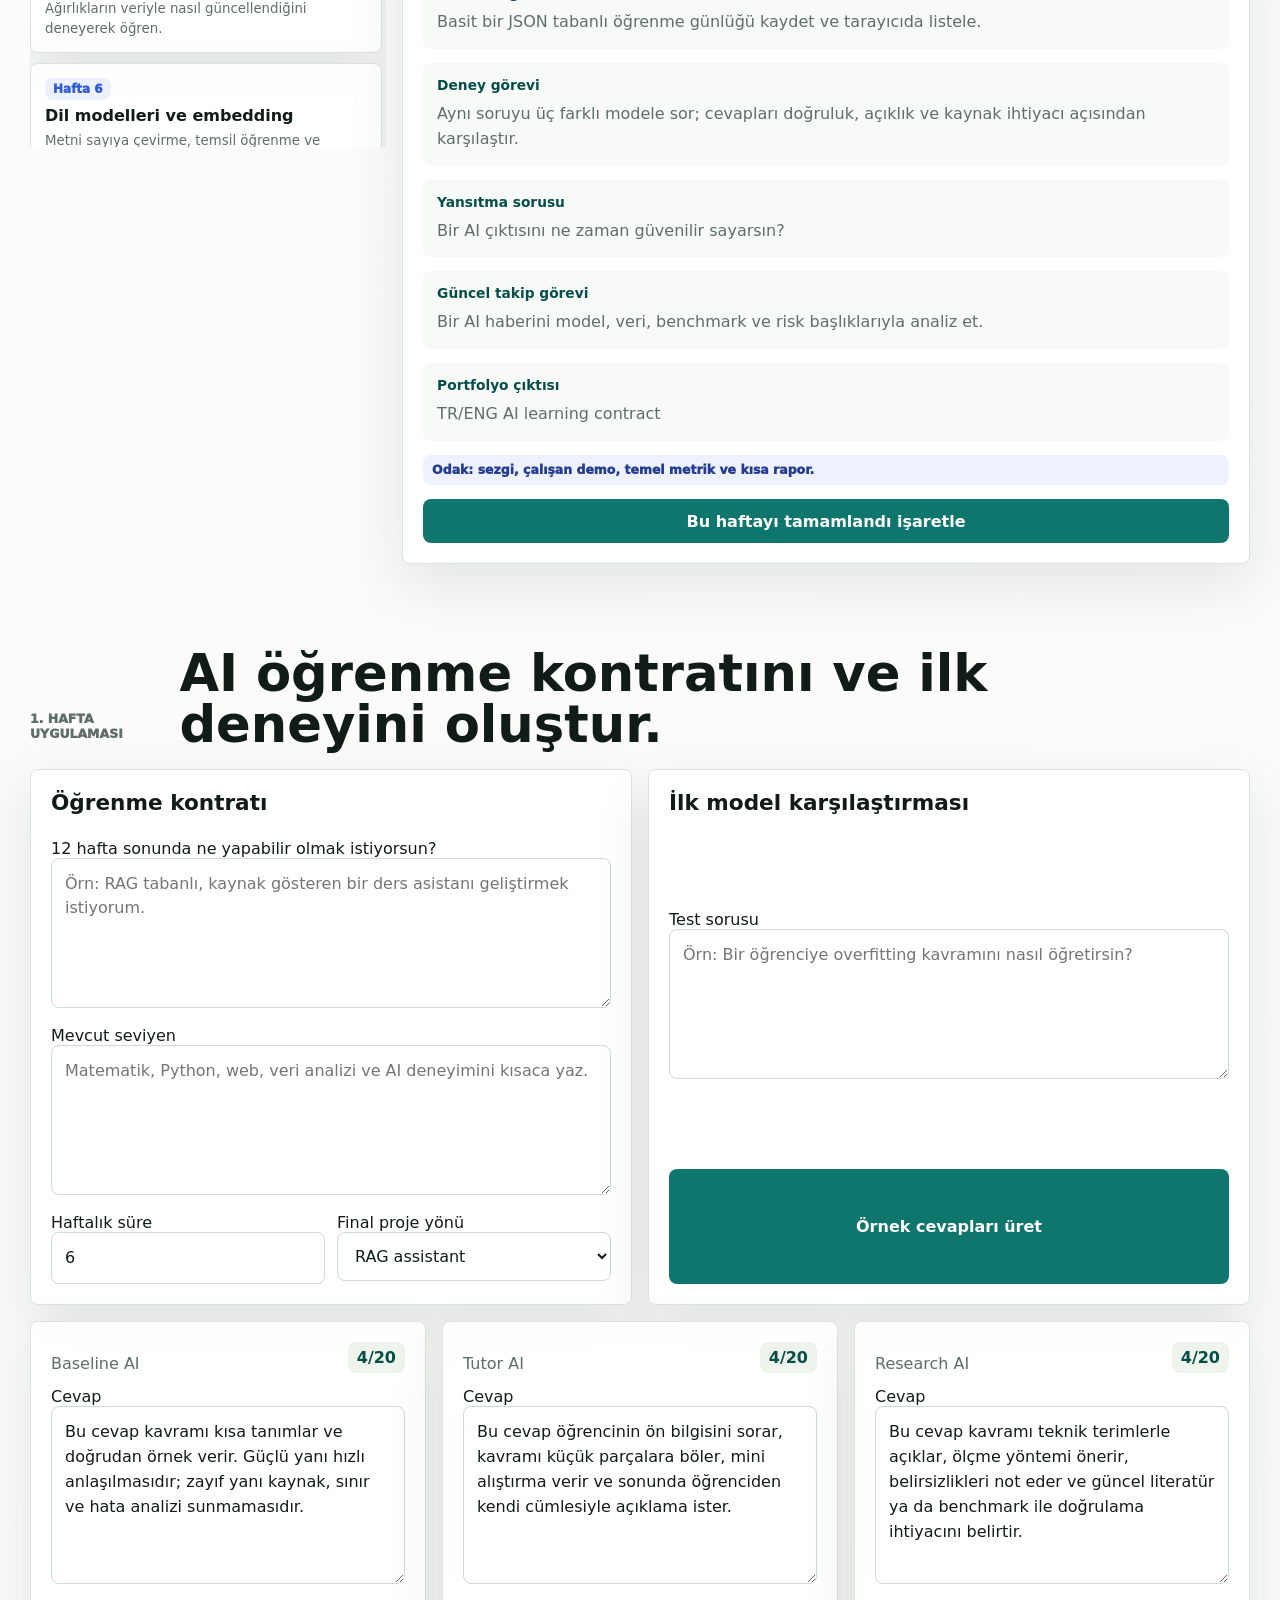
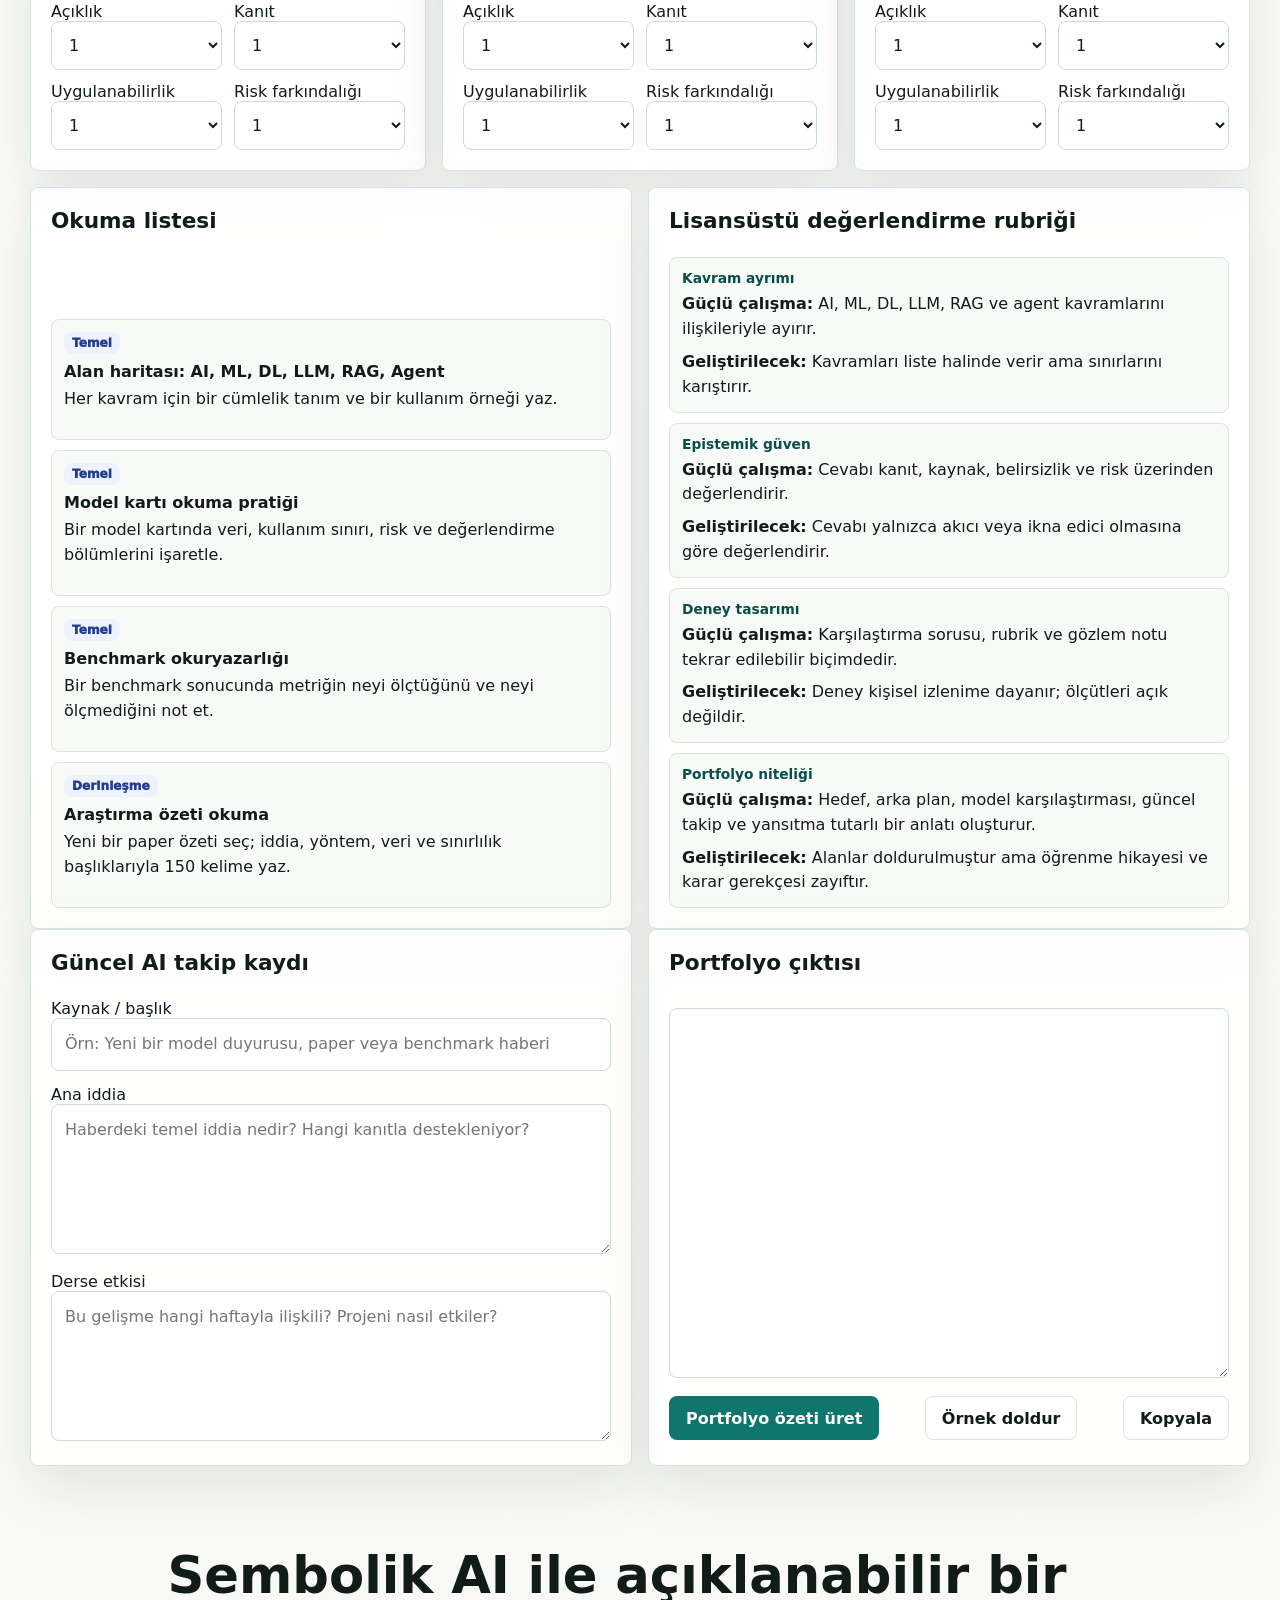
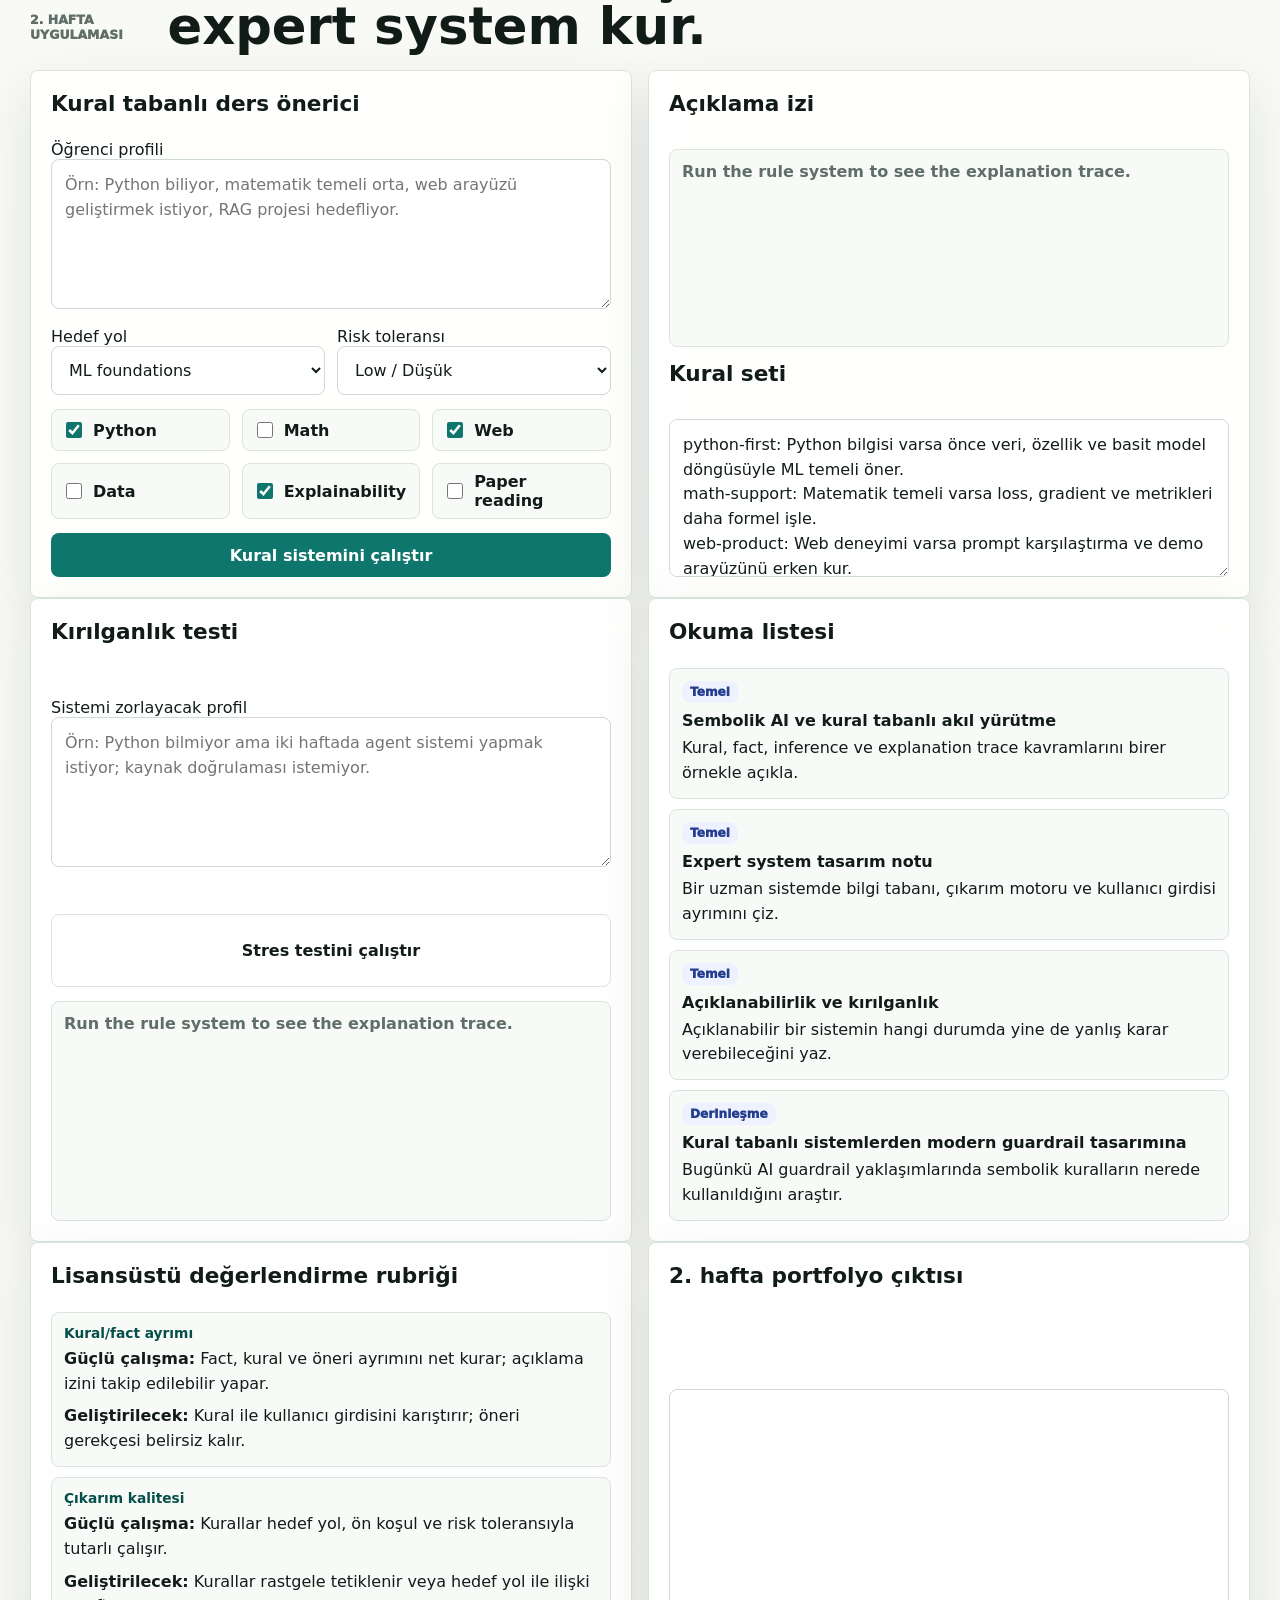
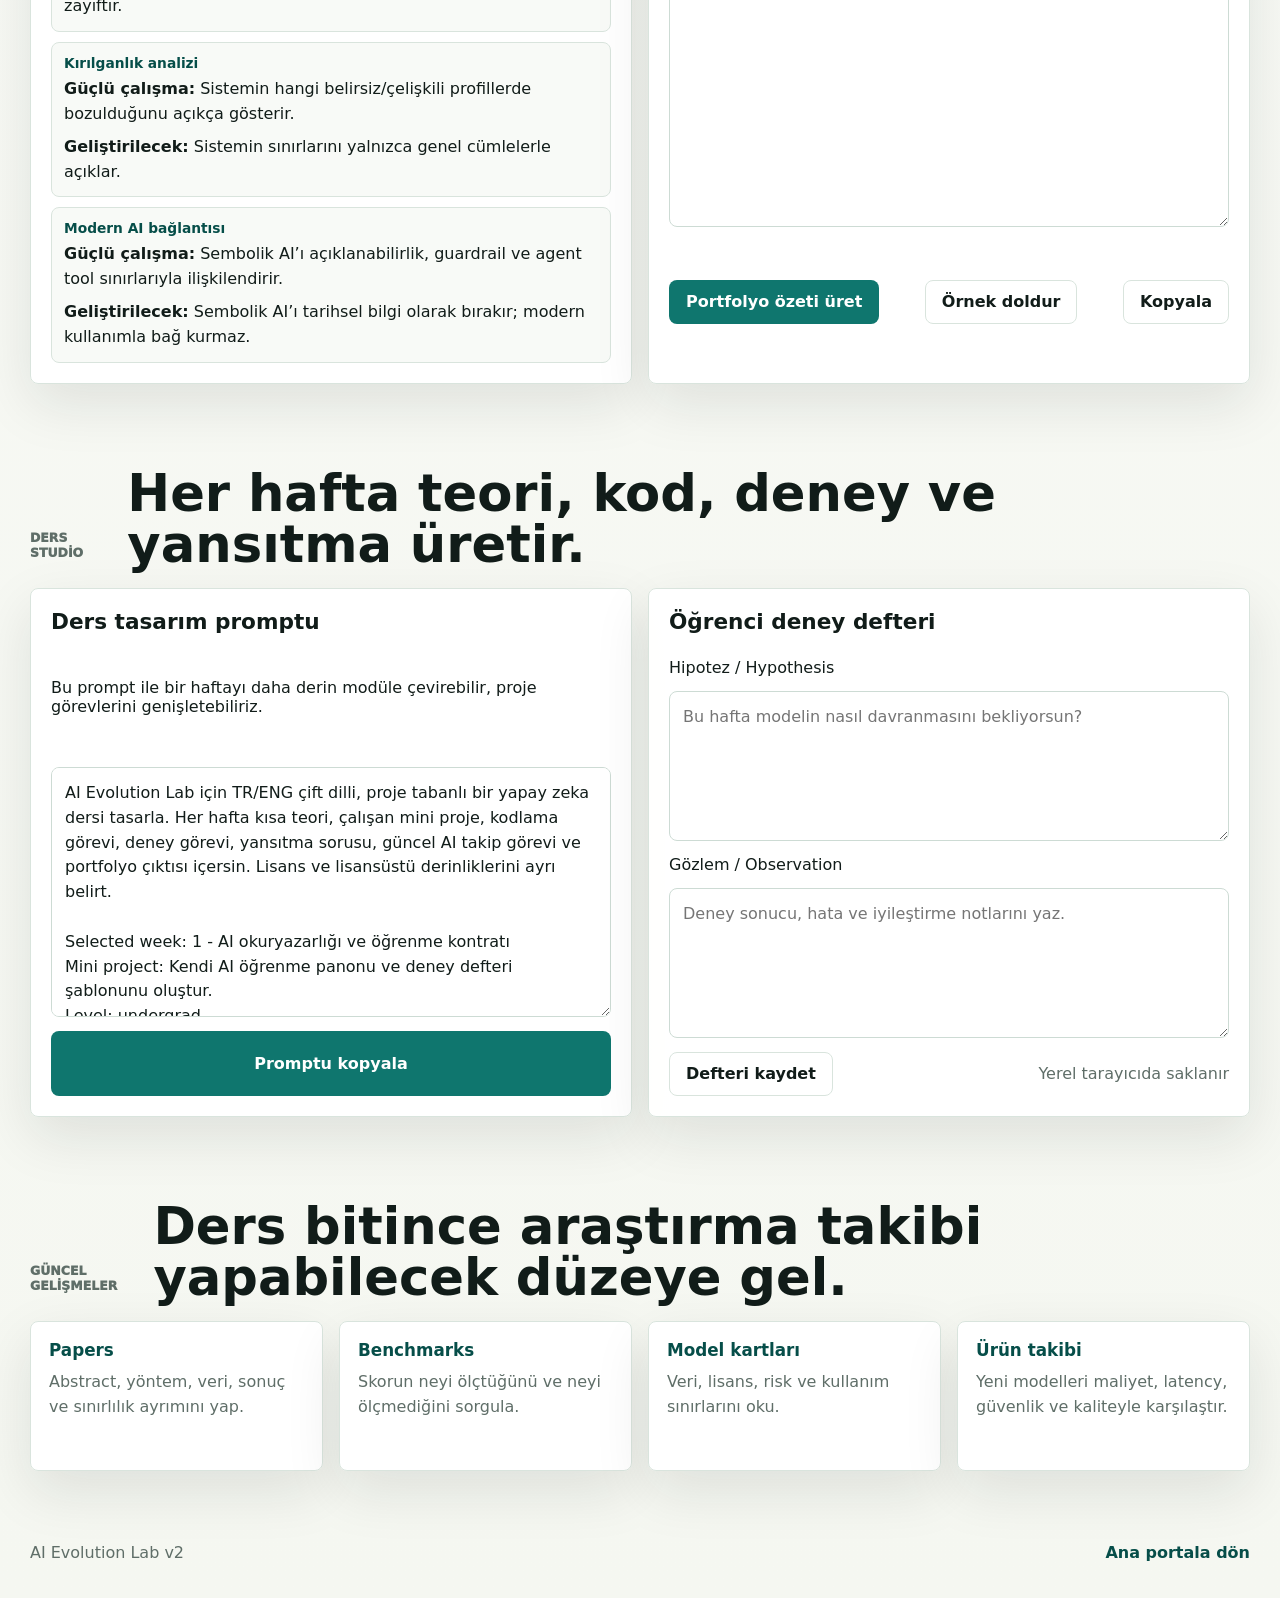
==== commit 1689c2d0: "Enrich week two symbolic AI materials" ====
--- a/index.html
+++ b/index.html
@@ -239,10 +239,23 @@
           </section>
 
           <section class="panel lab-panel">
+            <h3 data-i18n="readingListTitle">Okuma listesi</h3>
+            <div class="resource-list" id="week2ReadingList"></div>
+          </section>
+        </div>
+
+        <div class="academic-grid">
+          <section class="panel lab-panel">
+            <h3 data-i18n="graduateRubricTitle">Lisansüstü değerlendirme rubriği</h3>
+            <div class="rubric-list" id="week2RubricList"></div>
+          </section>
+
+          <section class="panel lab-panel">
             <h3 data-i18n="week2PortfolioTitle">2. hafta portfolyo çıktısı</h3>
             <textarea id="week2PortfolioOutput" spellcheck="false"></textarea>
             <div class="notes-actions">
               <button class="primary-button" id="buildWeek2PortfolioButton" type="button" data-i18n="buildPortfolio">Portfolyo özeti üret</button>
+              <button class="secondary-button" id="exampleWeek2Button" type="button" data-i18n="examplePortfolio">Örnek doldur</button>
               <button class="secondary-button" id="copyWeek2PortfolioButton" type="button" data-i18n="copyPortfolio">Kopyala</button>
             </div>
           </section>
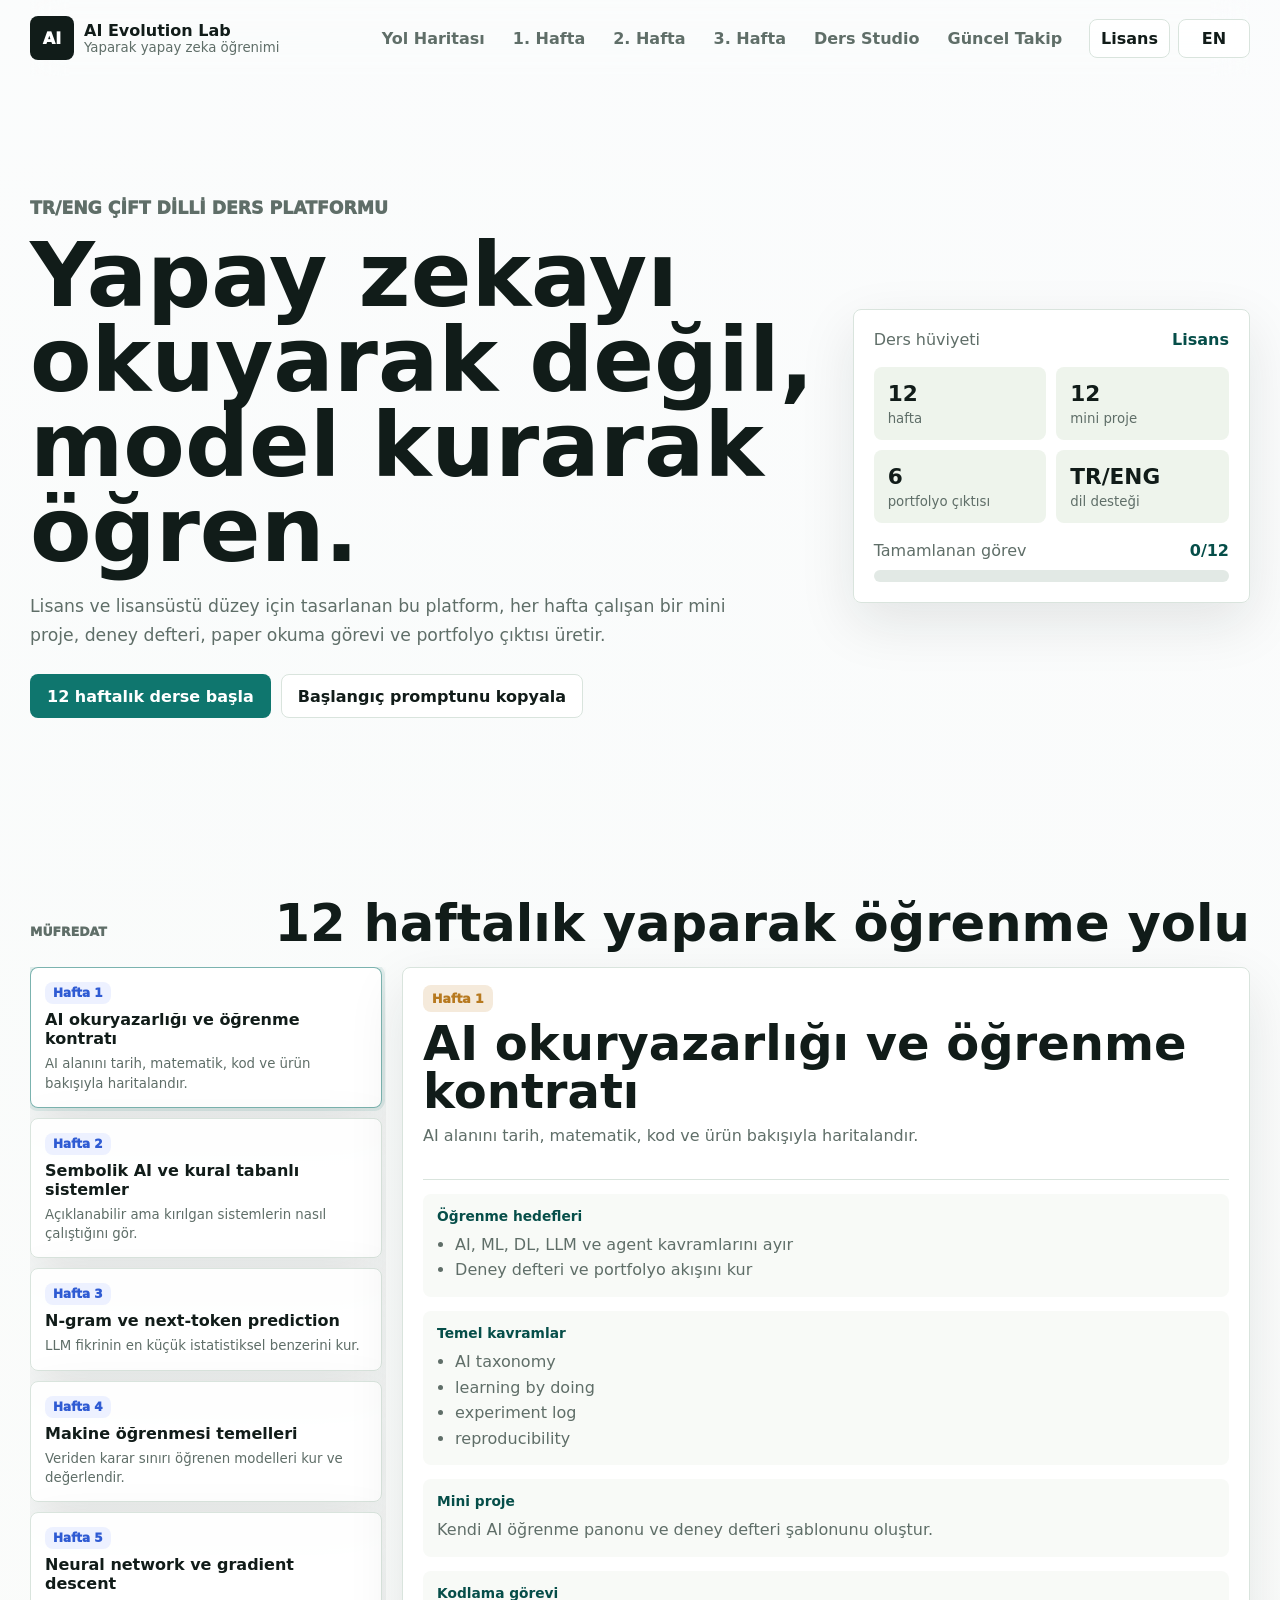
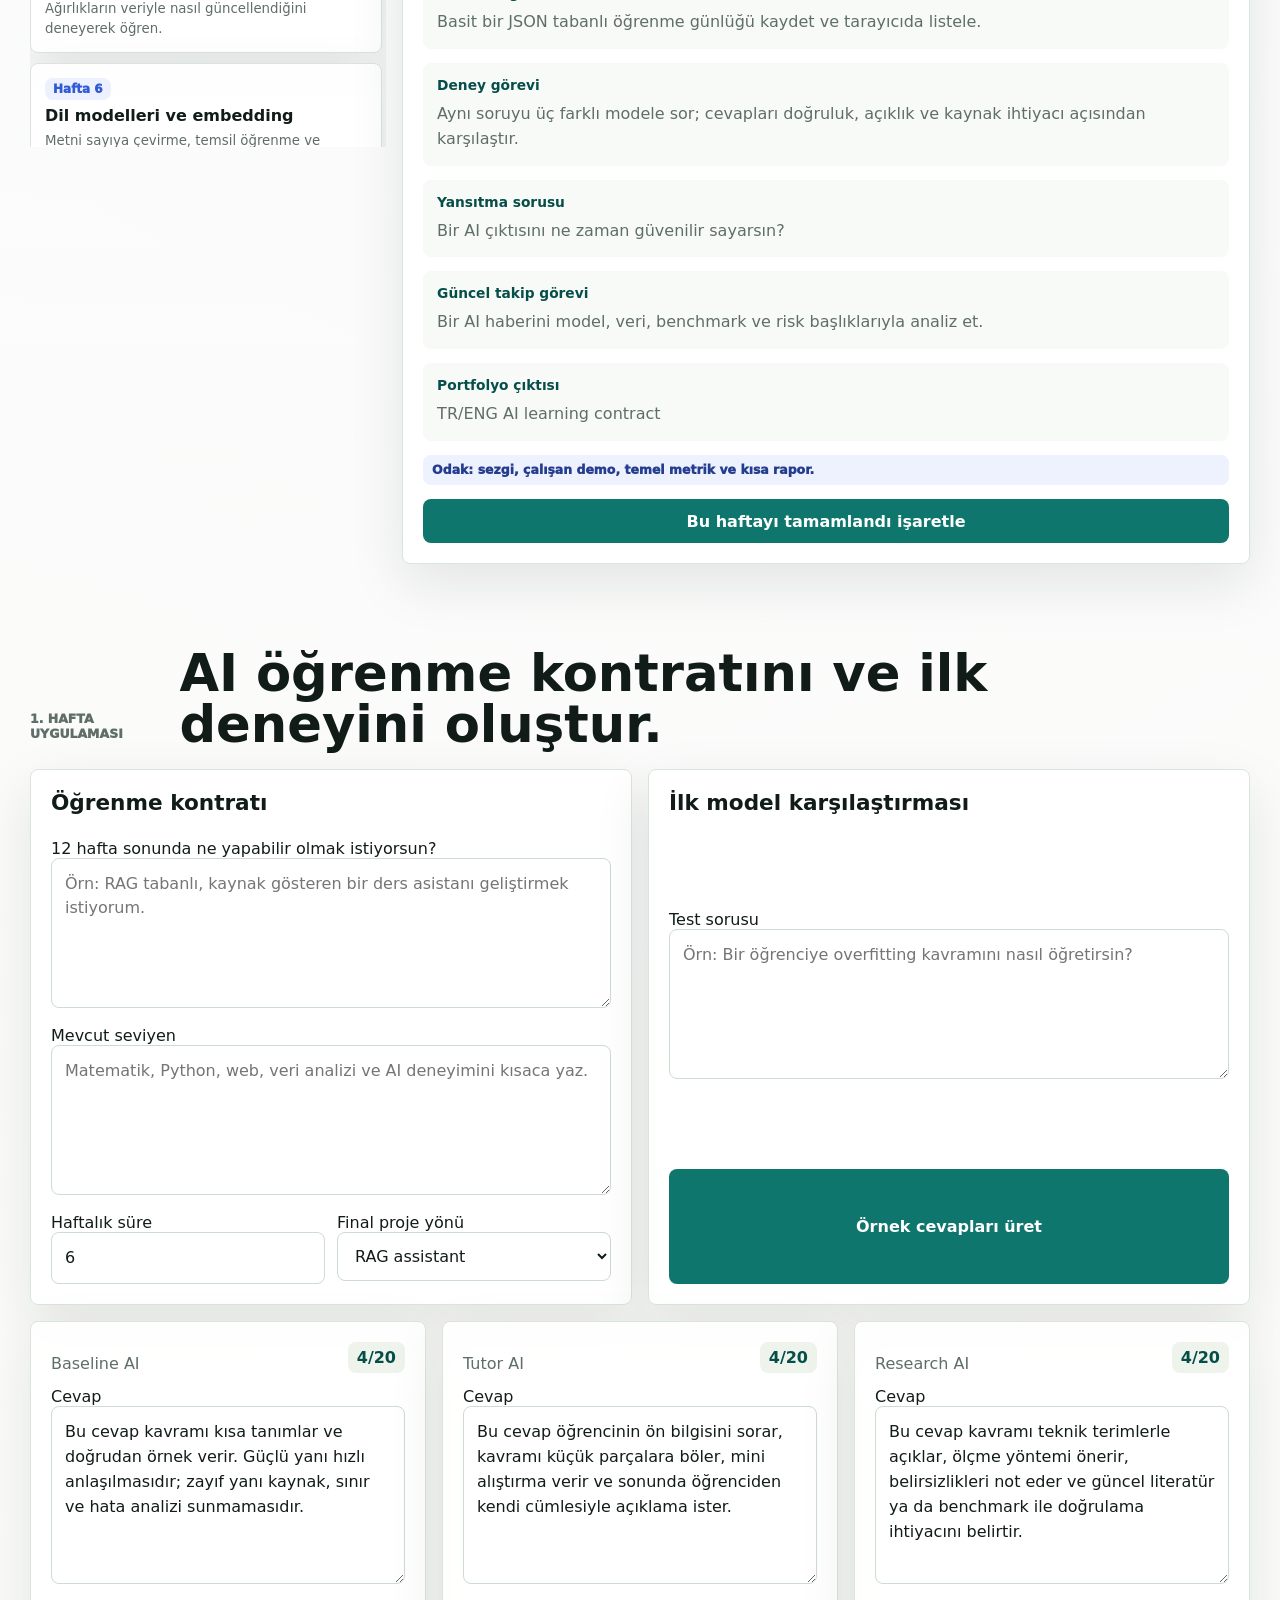
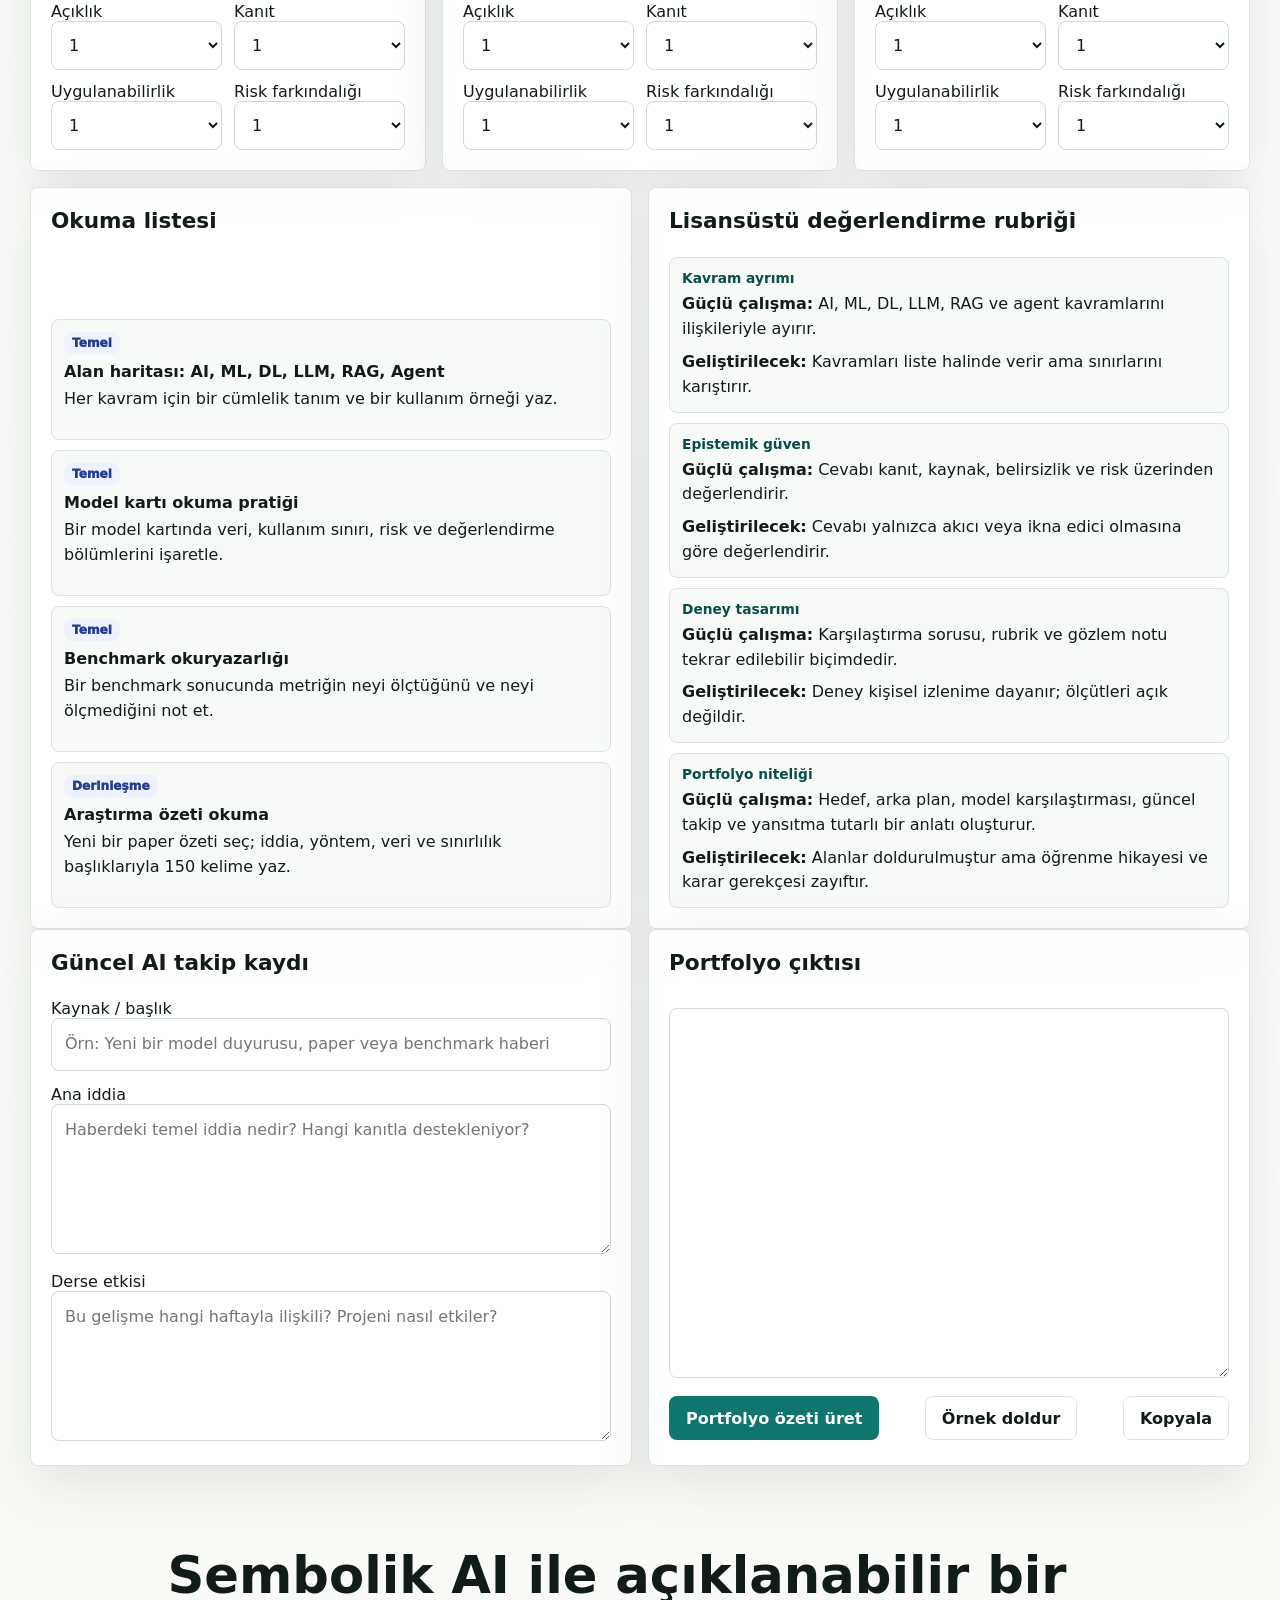
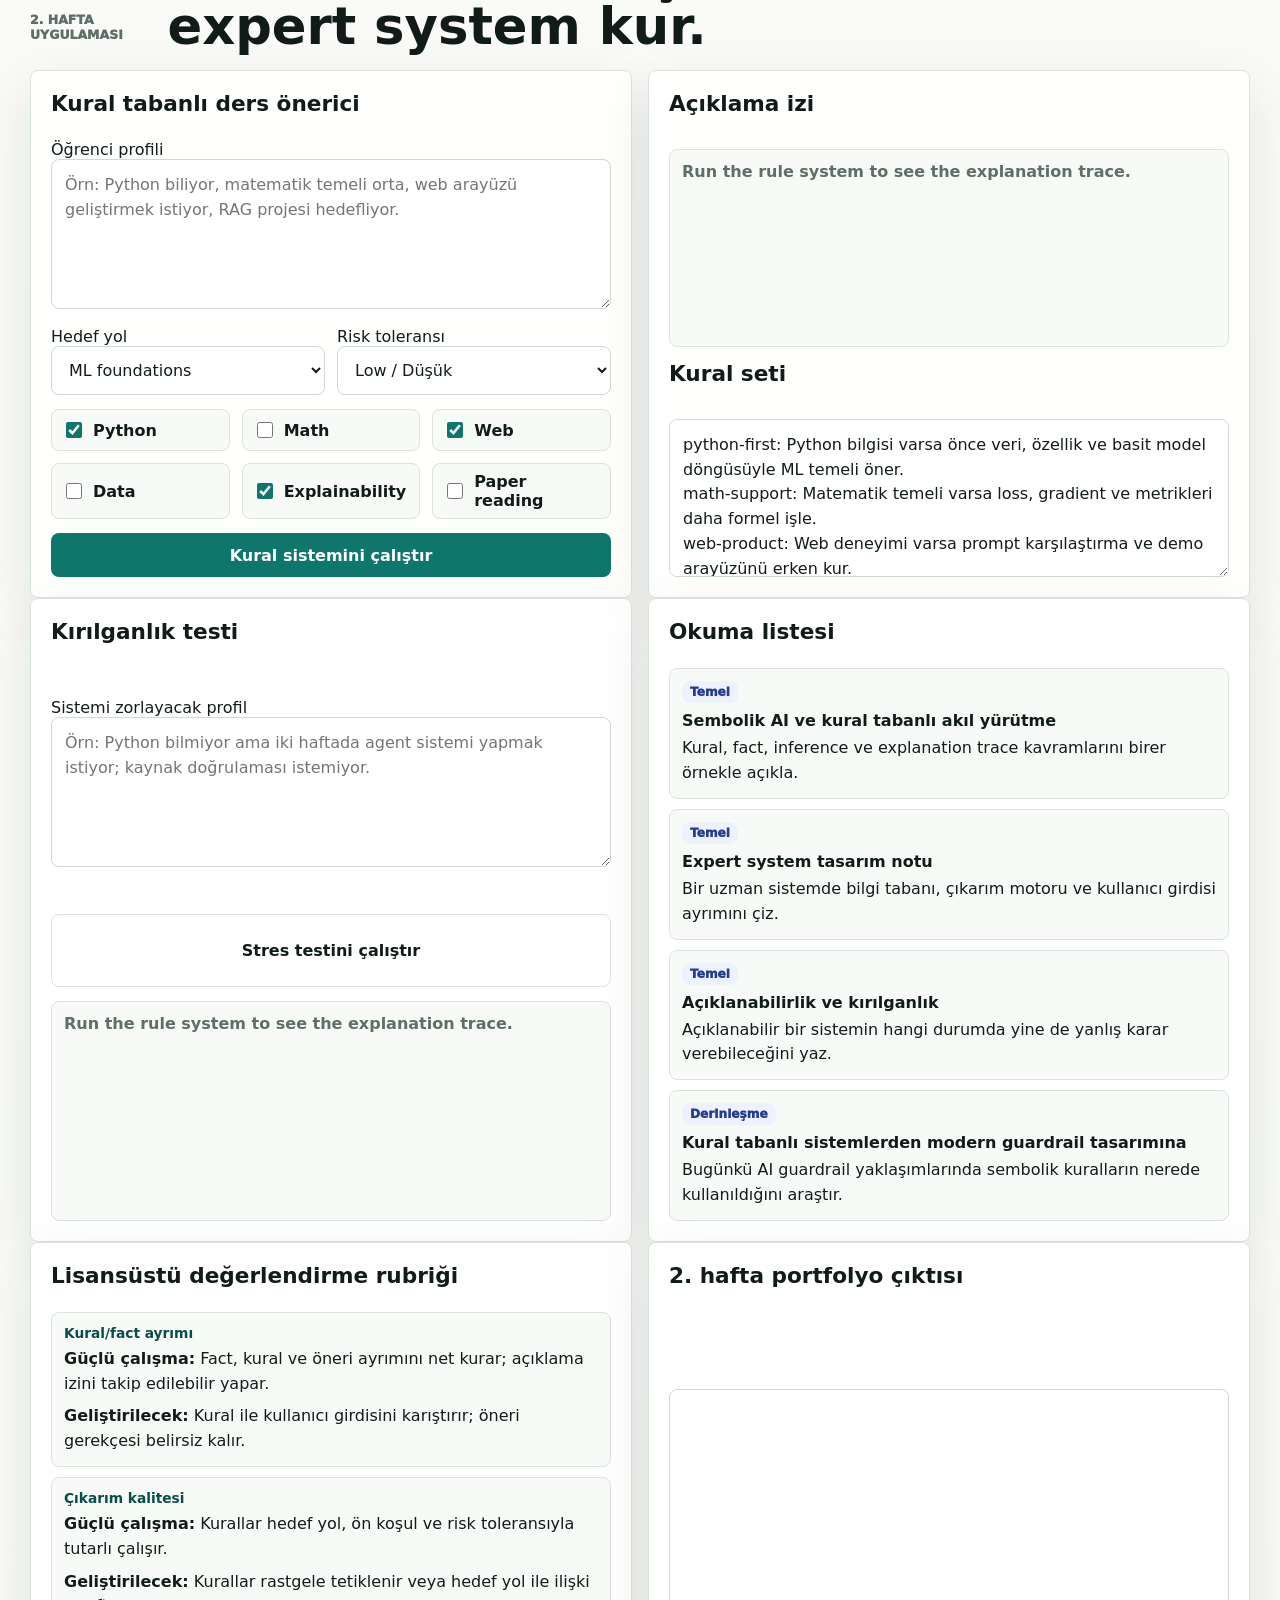
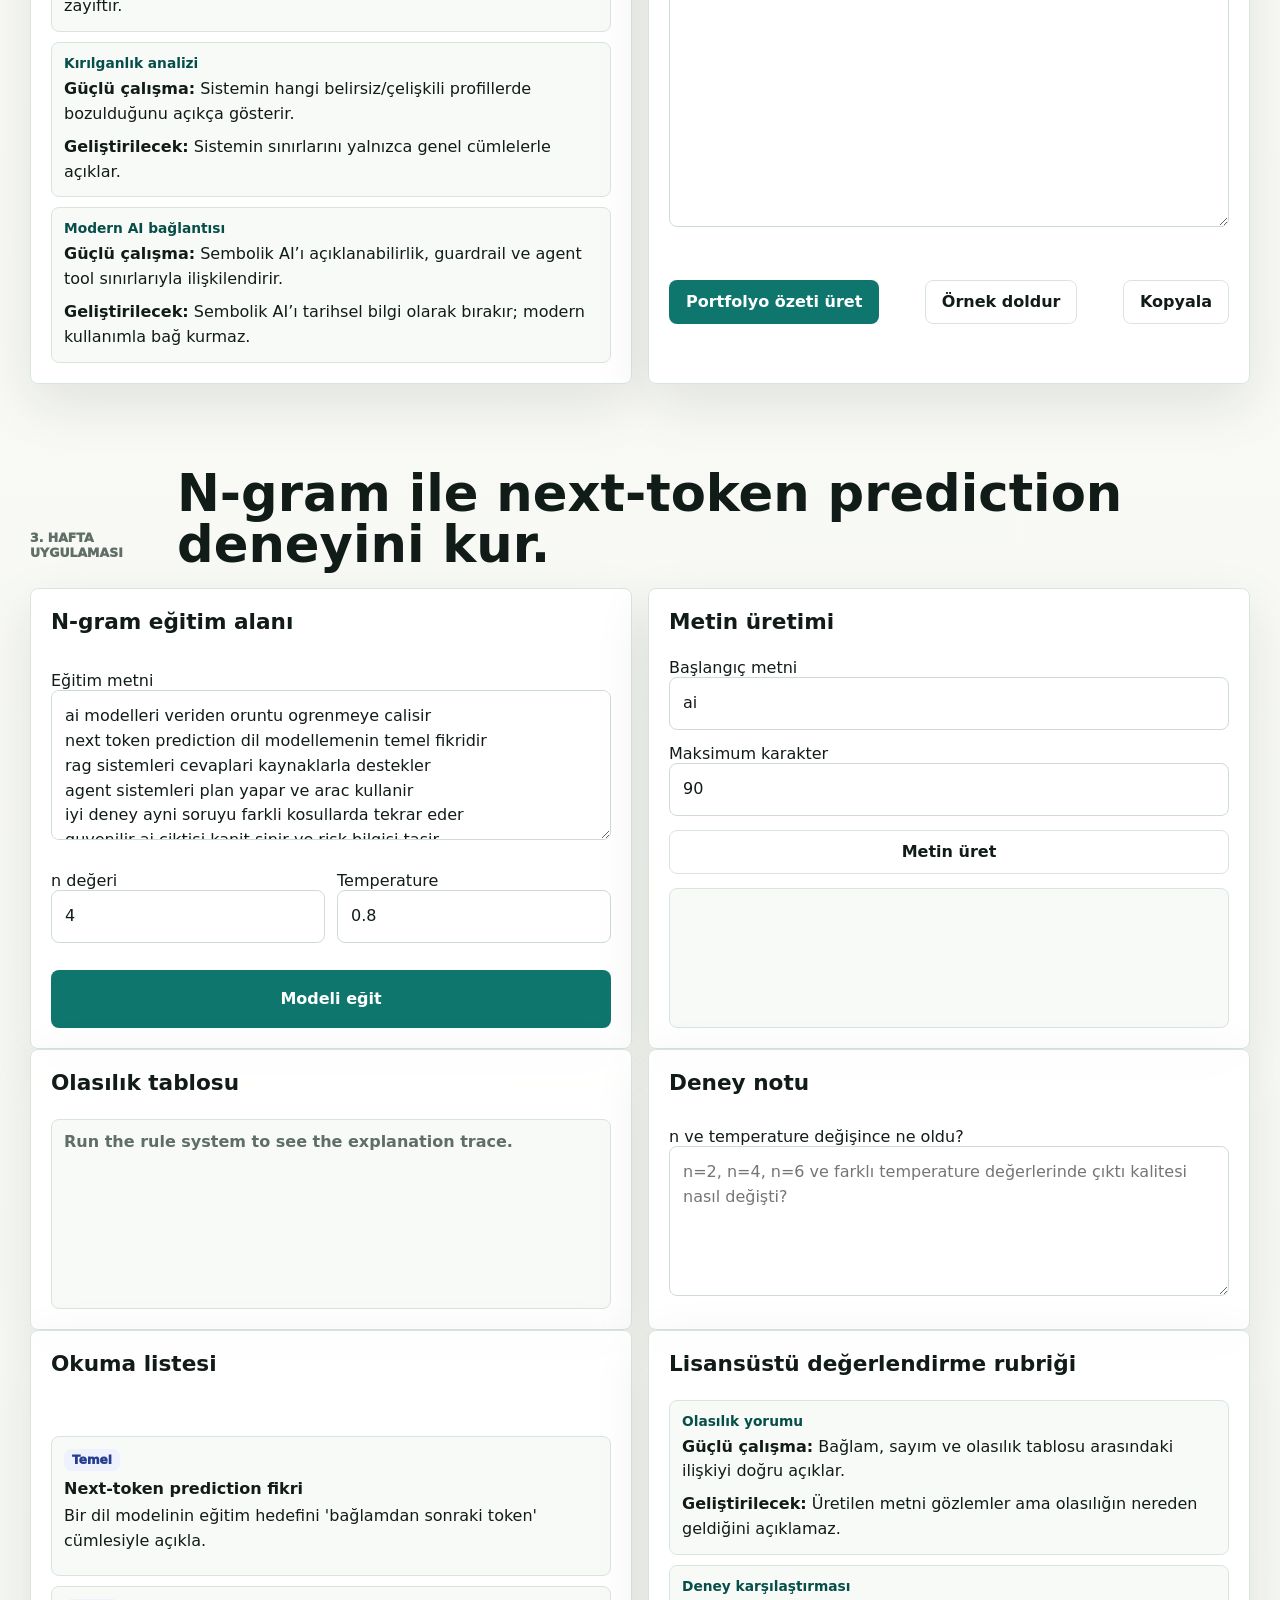
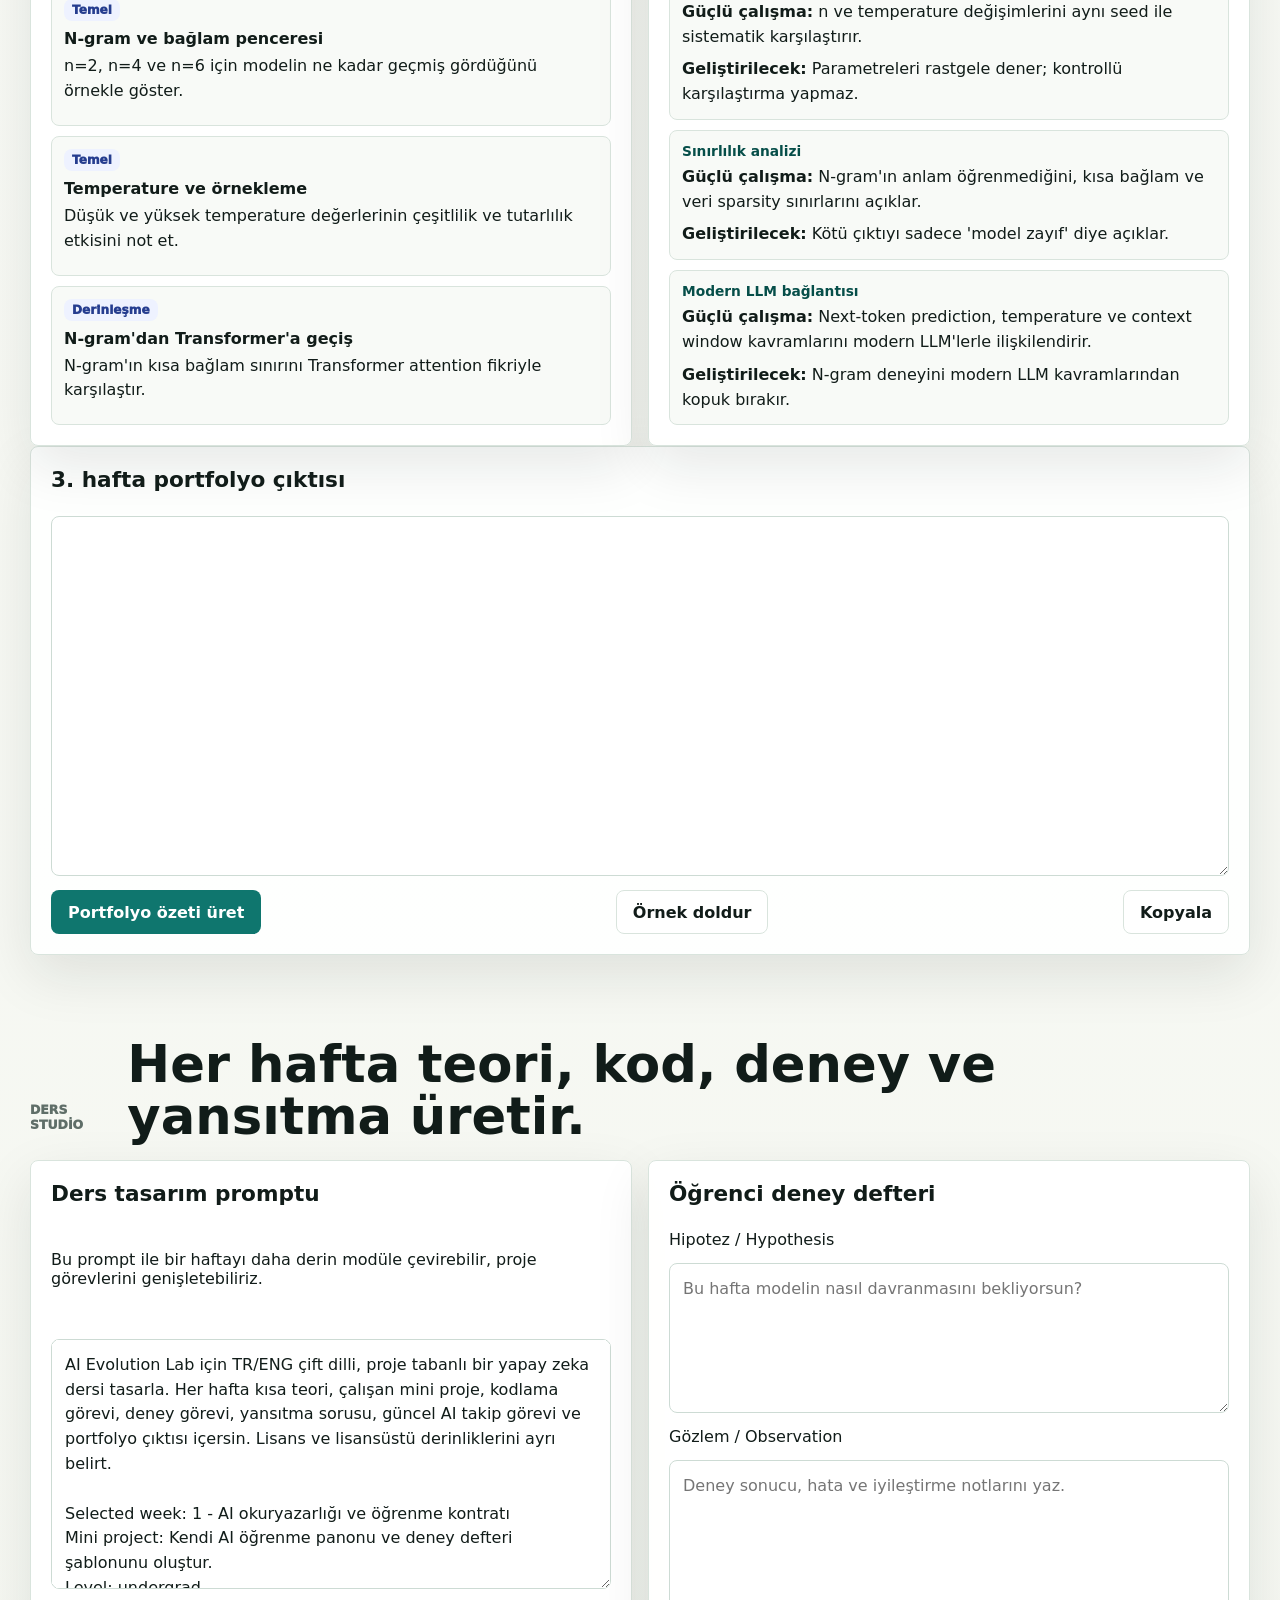
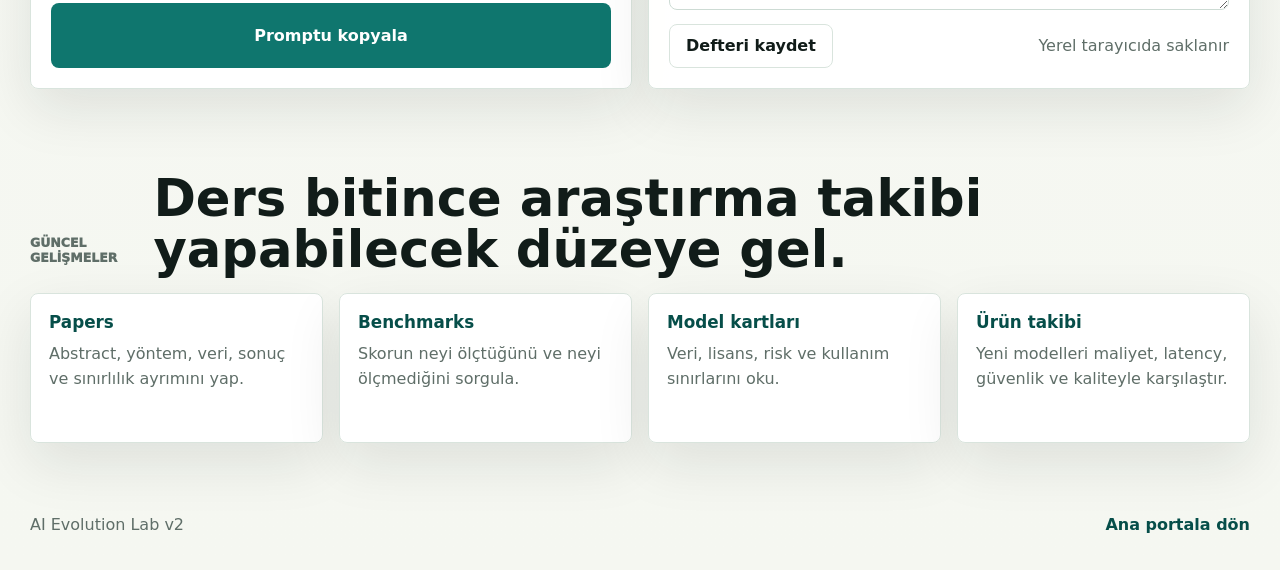
==== commit 8716c971: "Add week three ngram lab" ====
--- a/index.html
+++ b/index.html
@@ -24,6 +24,7 @@
         <a href="#roadmap" data-i18n="navRoadmap">Yol Haritası</a>
         <a href="#week1" data-i18n="navWeek1">1. Hafta</a>
         <a href="#week2" data-i18n="navWeek2">2. Hafta</a>
+        <a href="#week3" data-i18n="navWeek3">3. Hafta</a>
         <a href="#studio" data-i18n="navStudio">Ders Studio</a>
         <a href="#research" data-i18n="navResearch">Güncel Takip</a>
       </nav>
@@ -262,6 +263,89 @@
         </div>
       </section>
 
+      <section class="week-lab" id="week3" aria-labelledby="week3-title">
+        <div class="section-heading">
+          <p class="eyebrow" data-i18n="week3Eyebrow">3. hafta uygulaması</p>
+          <h2 id="week3-title" data-i18n="week3Title">N-gram ile next-token prediction deneyini kur.</h2>
+        </div>
+
+        <div class="week1-grid">
+          <section class="panel lab-panel">
+            <h3 data-i18n="ngramTrainerTitle">N-gram eğitim alanı</h3>
+            <label>
+              <span data-i18n="trainingTextLabel">Eğitim metni</span>
+              <textarea id="ngramTrainingInput" spellcheck="false"></textarea>
+            </label>
+            <div class="compact-grid">
+              <label>
+                <span data-i18n="nValueLabel">n değeri</span>
+                <input id="ngramNInput" type="number" min="2" max="8" value="4" />
+              </label>
+              <label>
+                <span data-i18n="temperatureLabel">Temperature</span>
+                <input id="ngramTemperatureInput" type="number" min="0.2" max="2" step="0.1" value="0.8" />
+              </label>
+            </div>
+            <button class="primary-button full-button" id="trainNgramButton" type="button" data-i18n="trainNgram">
+              Modeli eğit
+            </button>
+          </section>
+
+          <section class="panel lab-panel">
+            <h3 data-i18n="generationTitle">Metin üretimi</h3>
+            <label>
+              <span data-i18n="seedTextLabel">Başlangıç metni</span>
+              <input id="ngramSeedInput" type="text" value="ai" />
+            </label>
+            <label>
+              <span data-i18n="maxLengthLabel">Maksimum karakter</span>
+              <input id="ngramMaxInput" type="number" min="20" max="240" value="90" />
+            </label>
+            <button class="secondary-button full-button" id="generateNgramButton" type="button" data-i18n="generateNgram">
+              Metin üret
+            </button>
+            <output class="text-output" id="ngramOutput"></output>
+          </section>
+        </div>
+
+        <div class="academic-grid">
+          <section class="panel lab-panel">
+            <h3 data-i18n="probabilityTitle">Olasılık tablosu</h3>
+            <div class="rule-output" id="ngramProbabilityOutput"></div>
+          </section>
+
+          <section class="panel lab-panel">
+            <h3 data-i18n="experimentLogTitle">Deney notu</h3>
+            <label>
+              <span data-i18n="experimentObservationLabel">n ve temperature değişince ne oldu?</span>
+              <textarea id="ngramObservationInput" data-placeholder-tr="n=2, n=4, n=6 ve farklı temperature değerlerinde çıktı kalitesi nasıl değişti?" data-placeholder-en="How did output quality change for n=2, n=4, n=6 and different temperature values?"></textarea>
+            </label>
+          </section>
+        </div>
+
+        <div class="academic-grid">
+          <section class="panel lab-panel">
+            <h3 data-i18n="readingListTitle">Okuma listesi</h3>
+            <div class="resource-list" id="week3ReadingList"></div>
+          </section>
+
+          <section class="panel lab-panel">
+            <h3 data-i18n="graduateRubricTitle">Lisansüstü değerlendirme rubriği</h3>
+            <div class="rubric-list" id="week3RubricList"></div>
+          </section>
+        </div>
+
+        <section class="panel lab-panel">
+          <h3 data-i18n="week3PortfolioTitle">3. hafta portfolyo çıktısı</h3>
+          <textarea id="week3PortfolioOutput" spellcheck="false"></textarea>
+          <div class="notes-actions">
+            <button class="primary-button" id="buildWeek3PortfolioButton" type="button" data-i18n="buildPortfolio">Portfolyo özeti üret</button>
+            <button class="secondary-button" id="exampleWeek3Button" type="button" data-i18n="examplePortfolio">Örnek doldur</button>
+            <button class="secondary-button" id="copyWeek3PortfolioButton" type="button" data-i18n="copyPortfolio">Kopyala</button>
+          </div>
+        </section>
+      </section>
+
       <section class="studio" id="studio" aria-labelledby="studio-title">
         <div class="section-heading">
           <p class="eyebrow" data-i18n="studioEyebrow">Ders studio</p>
--- a/styles.css
+++ b/styles.css
@@ -542,10 +542,52 @@
 }
 
 #portfolioOutput,
-#week2PortfolioOutput {
+#week2PortfolioOutput,
+#week3PortfolioOutput {
   min-height: 360px;
   font-family: ui-monospace, SFMono-Regular, Consolas, "Liberation Mono", monospace;
   font-size: 0.92rem;
+}
+
+.text-output {
+  display: block;
+  min-height: 140px;
+  border: 1px solid var(--line);
+  border-radius: 8px;
+  background: #f8faf7;
+  padding: 14px;
+  color: var(--ink);
+  line-height: 1.6;
+  white-space: pre-wrap;
+}
+
+.probability-list {
+  display: grid;
+  gap: 8px;
+}
+
+.probability-row {
+  position: relative;
+  display: grid;
+  grid-template-columns: 1fr auto;
+  gap: 10px;
+  overflow: hidden;
+  border: 1px solid var(--line);
+  border-radius: 8px;
+  background: #fff;
+  padding: 9px 10px;
+}
+
+.probability-row span,
+.probability-row b {
+  position: relative;
+  z-index: 1;
+}
+
+.probability-row i {
+  position: absolute;
+  inset: 0 auto 0 0;
+  background: rgba(15, 118, 110, 0.14);
 }
 
 .rule-output {
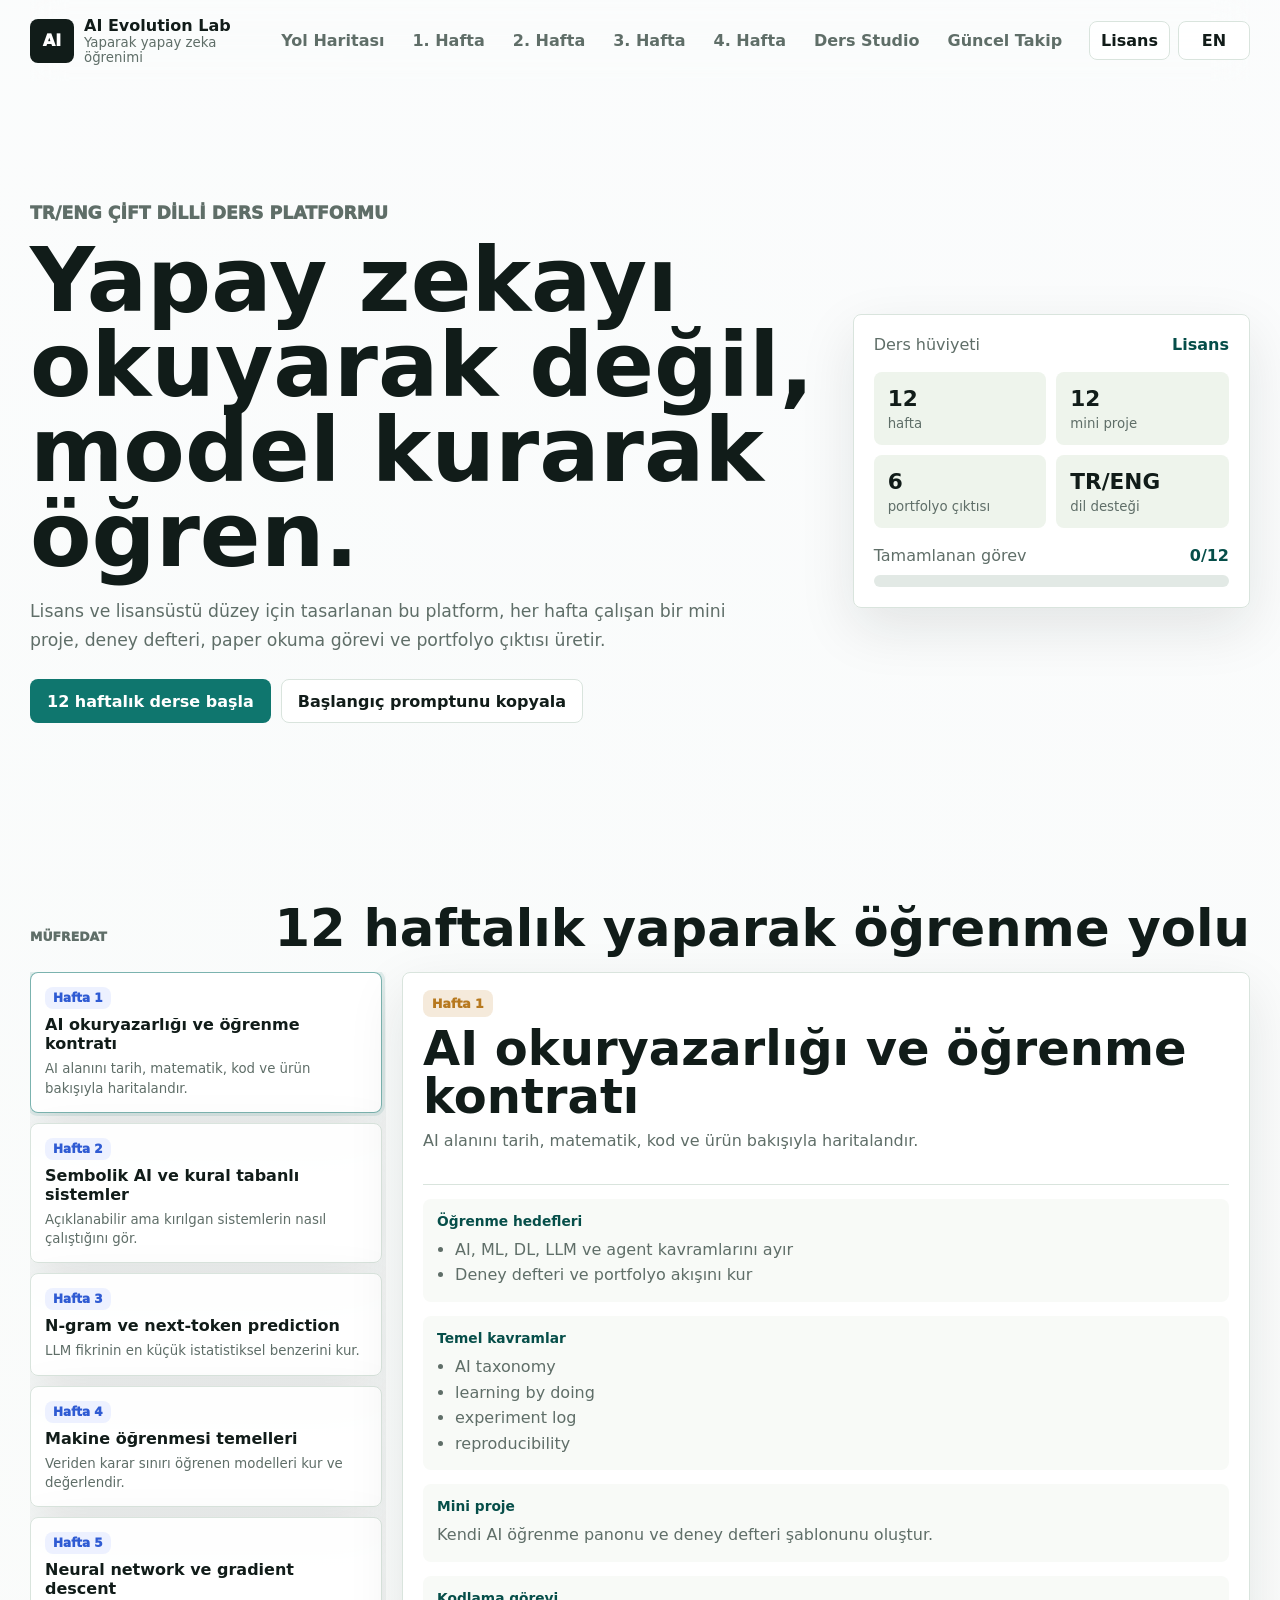
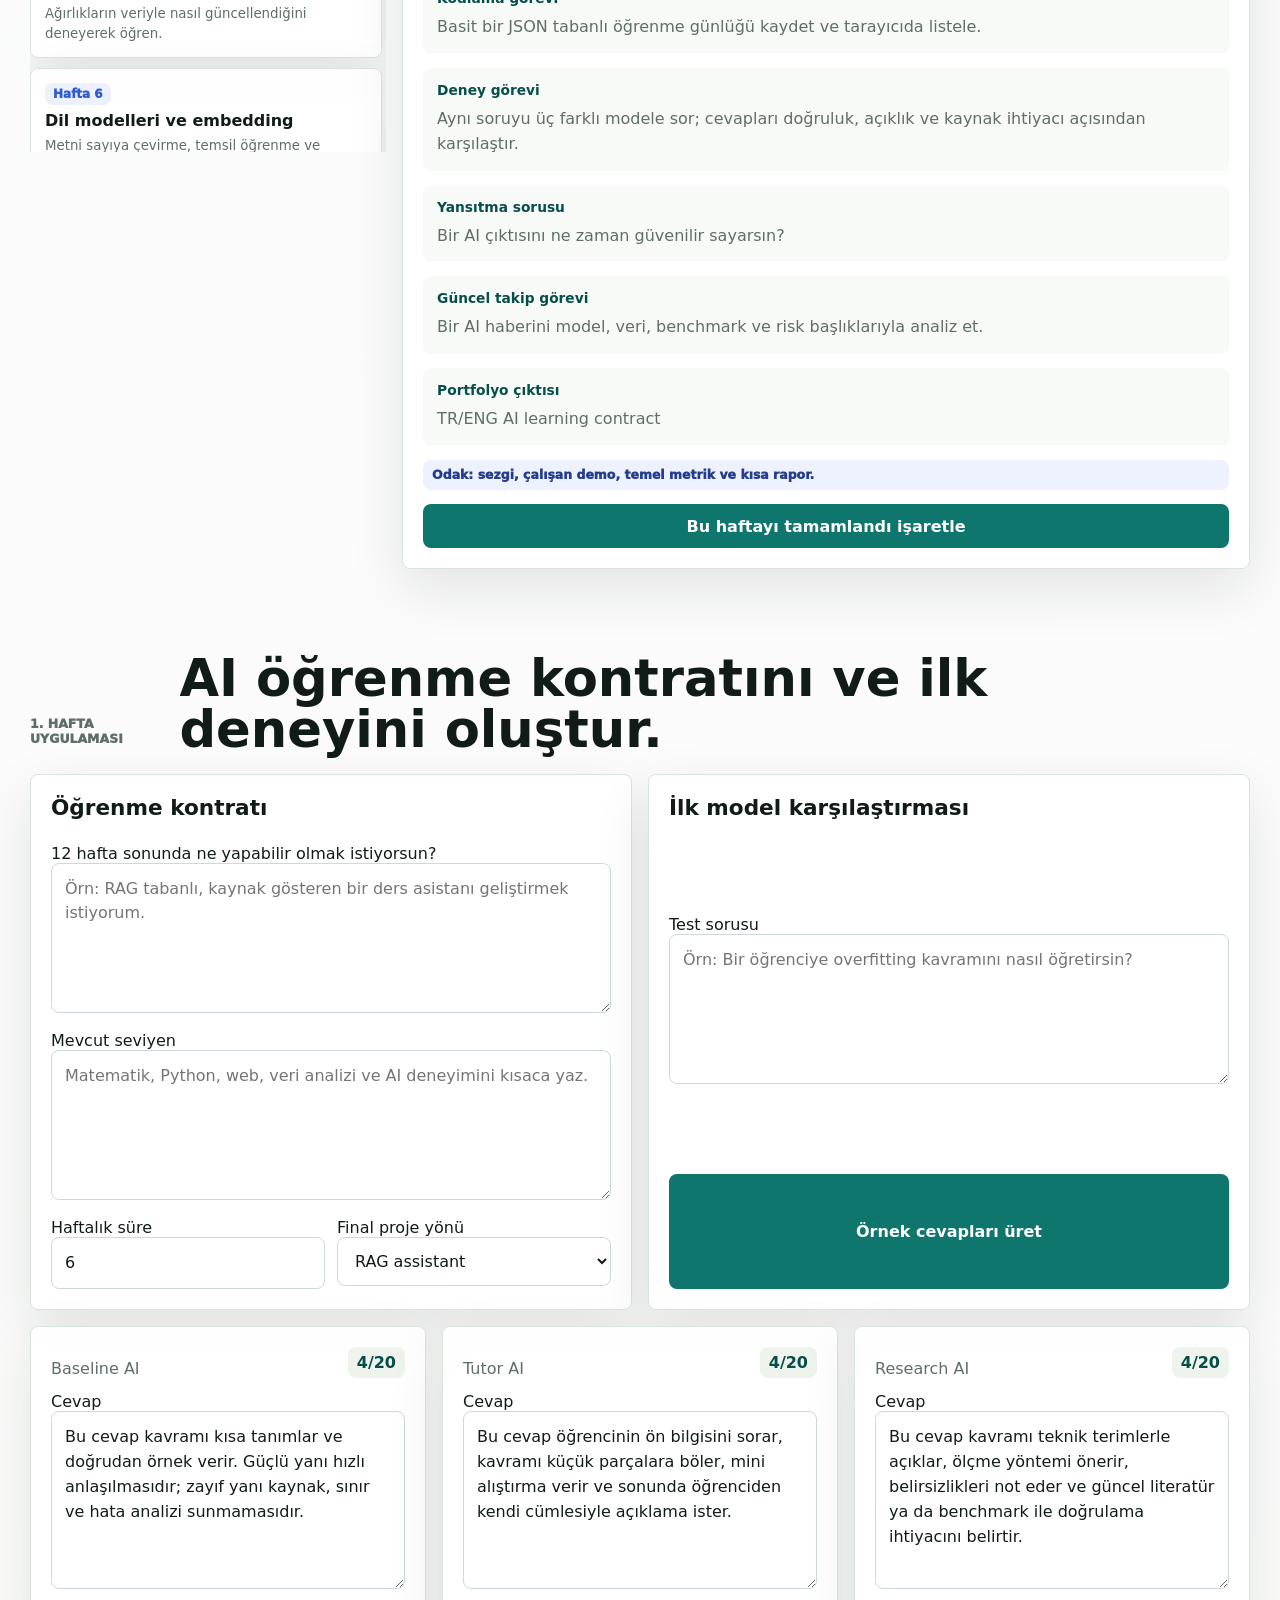
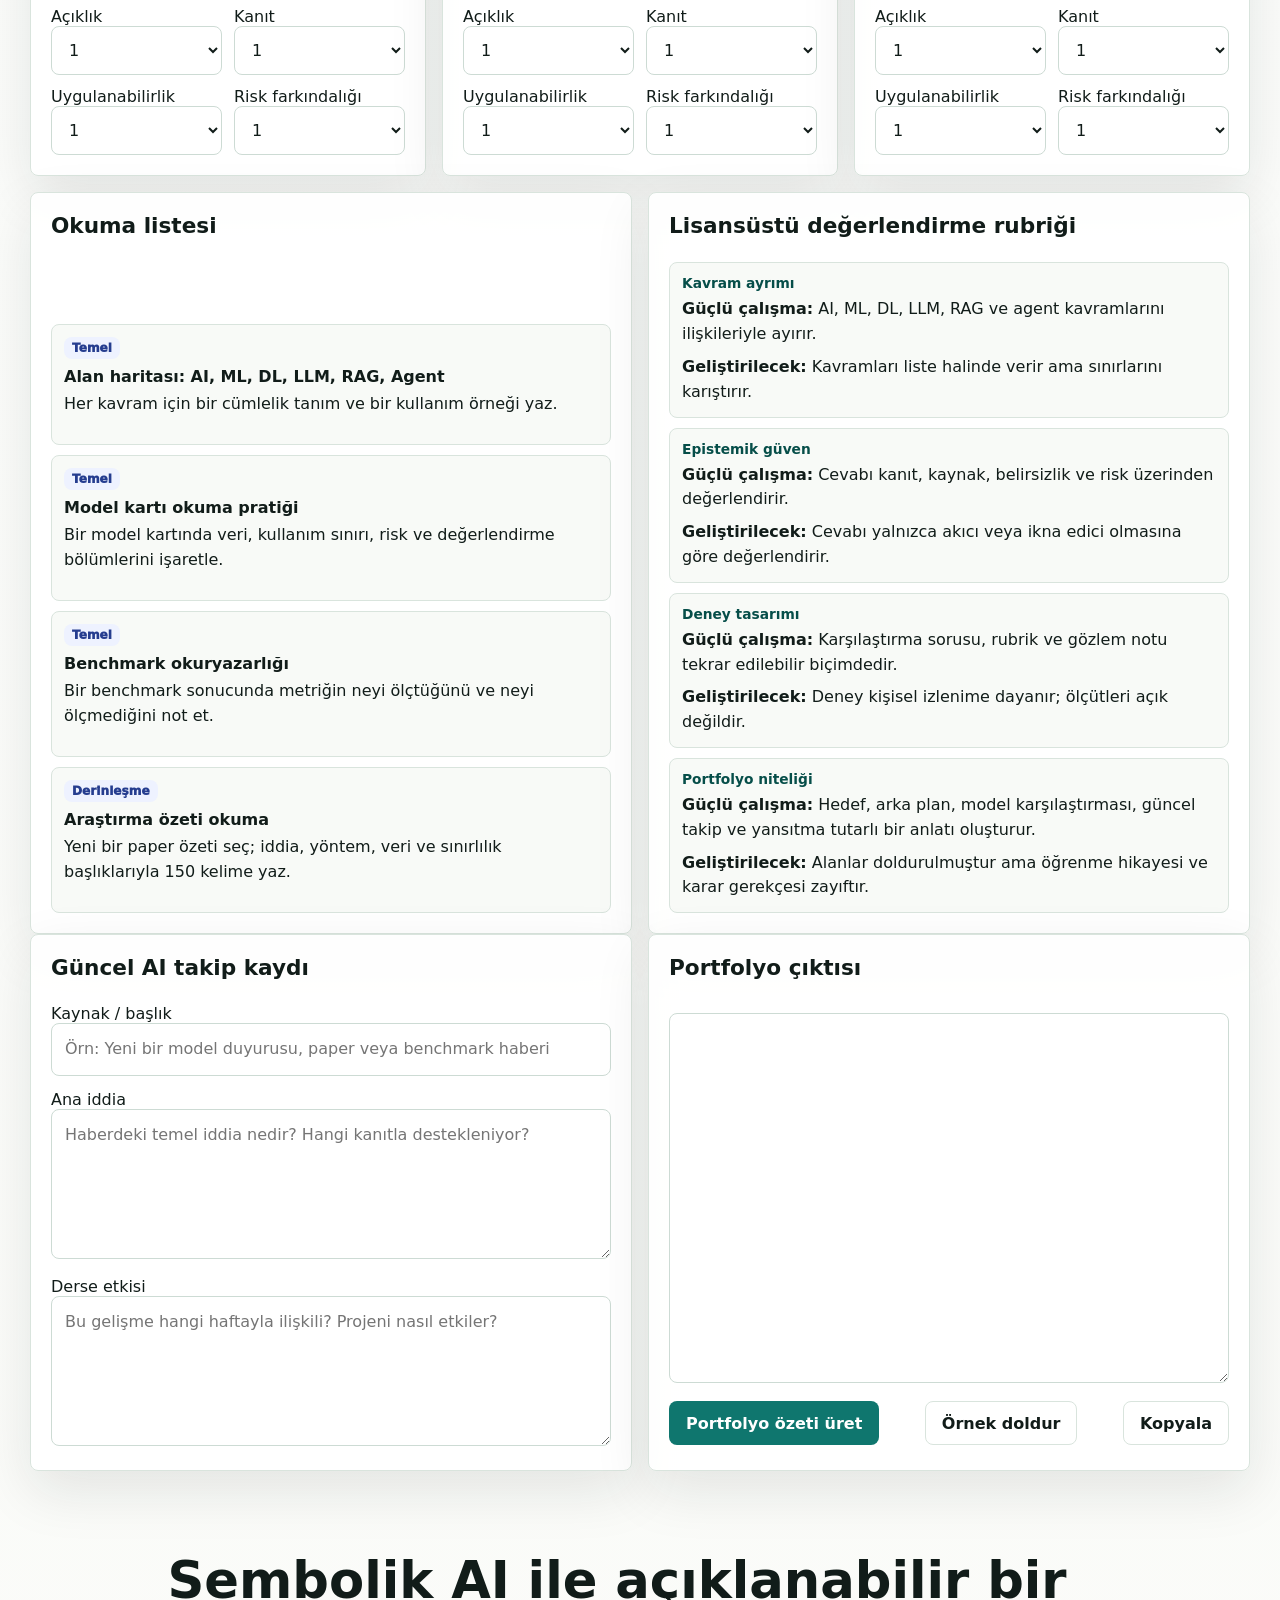
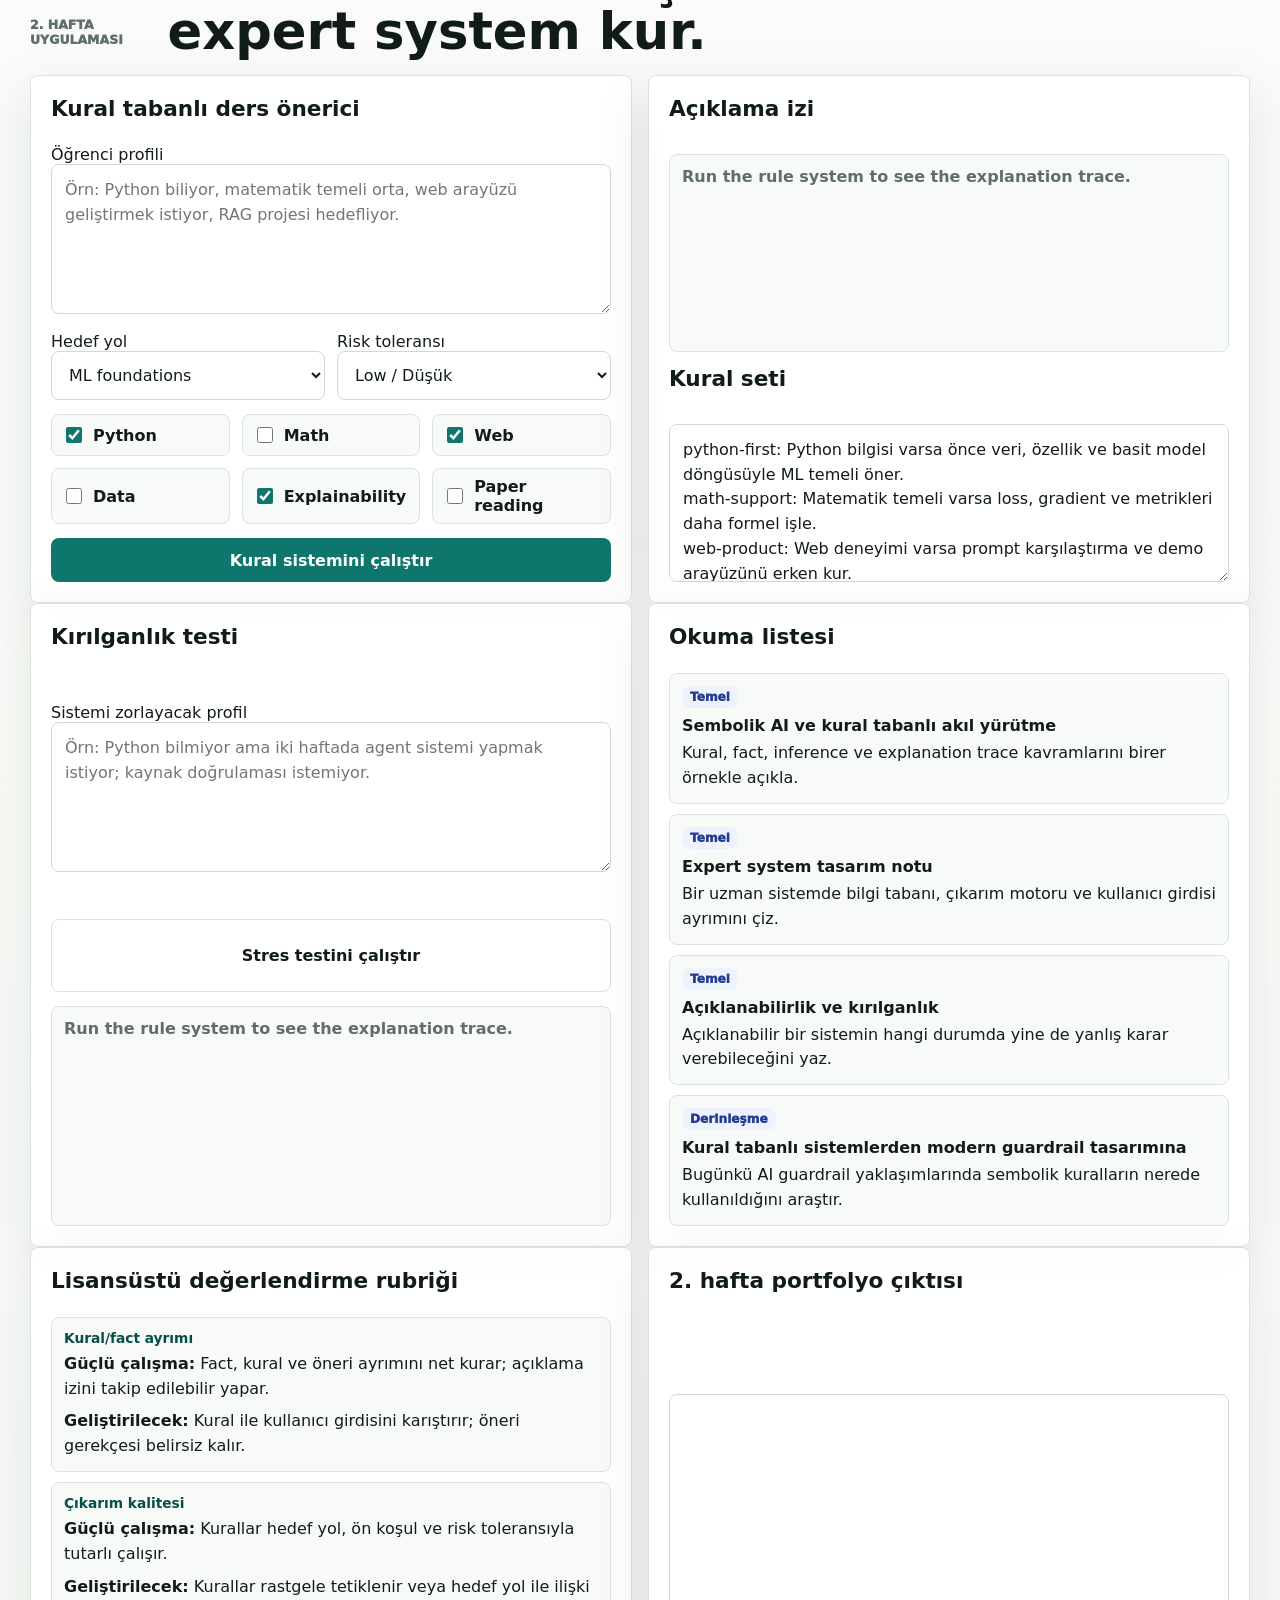
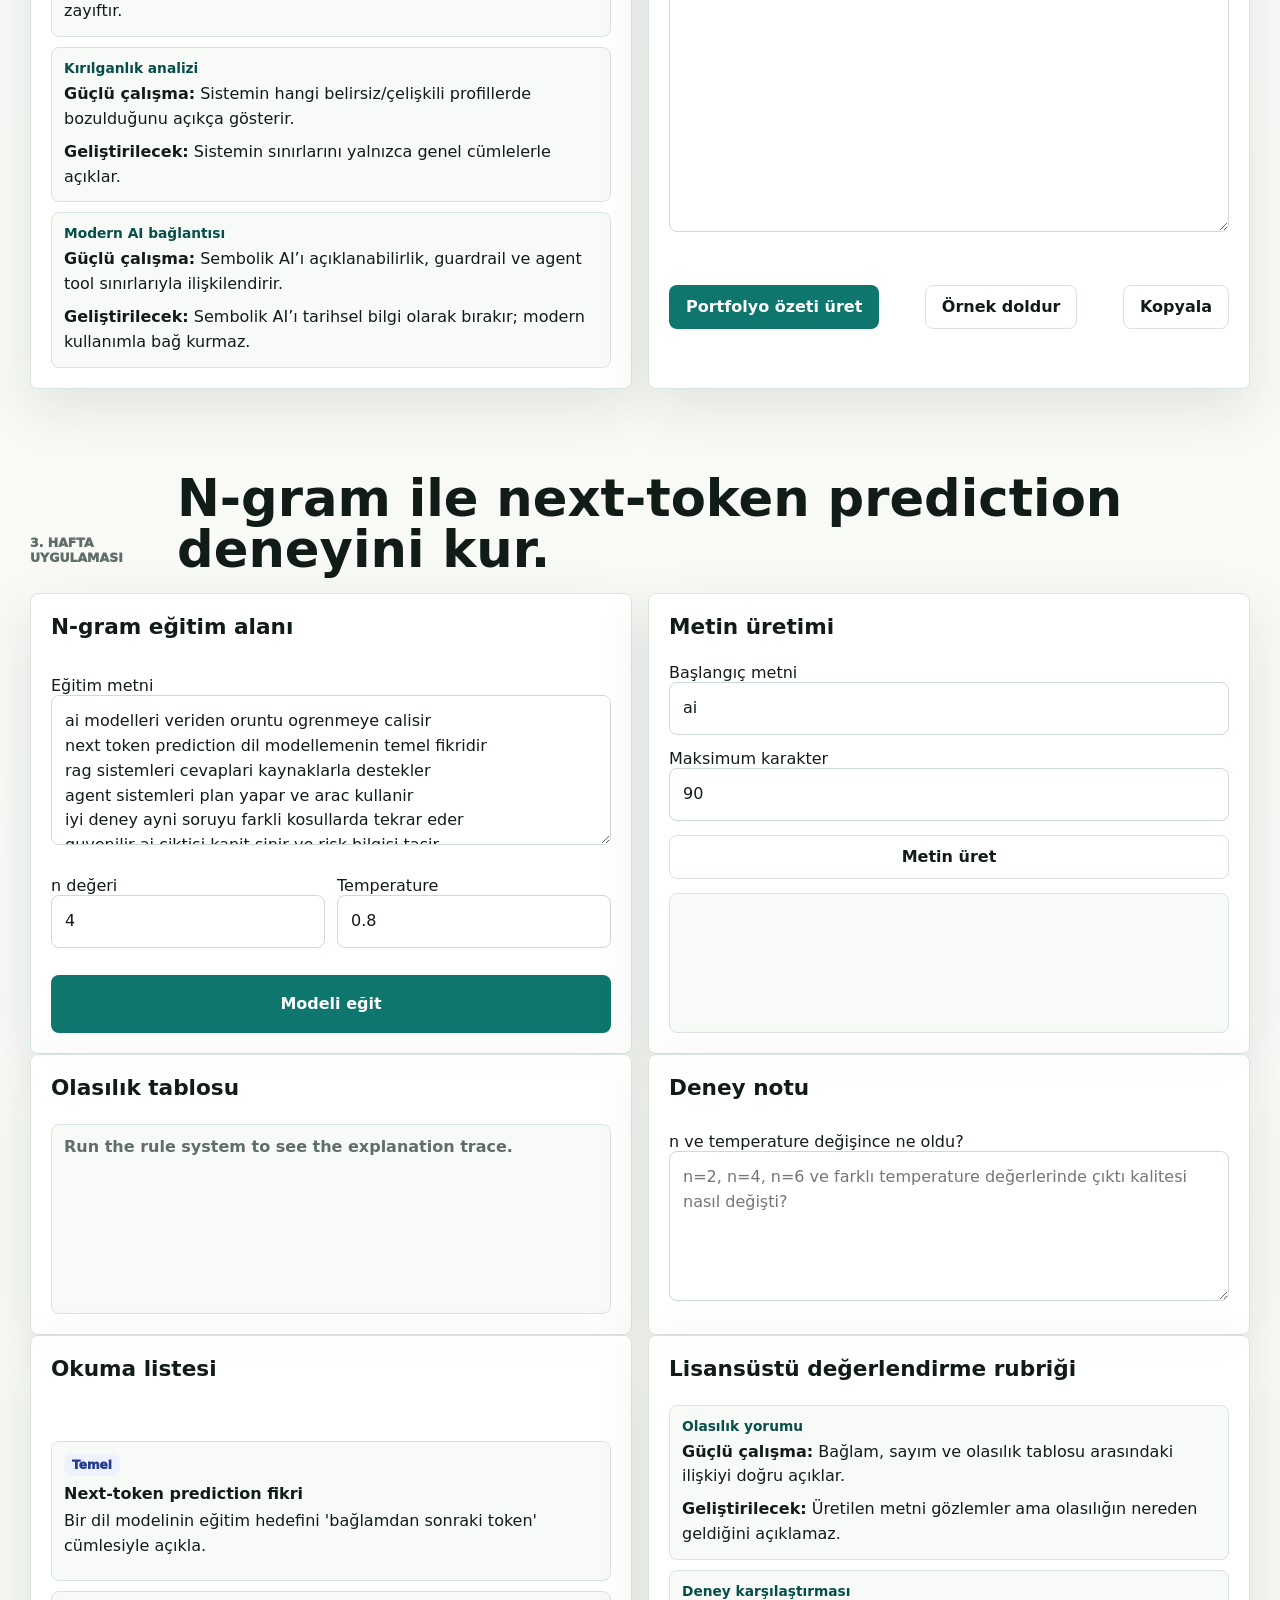
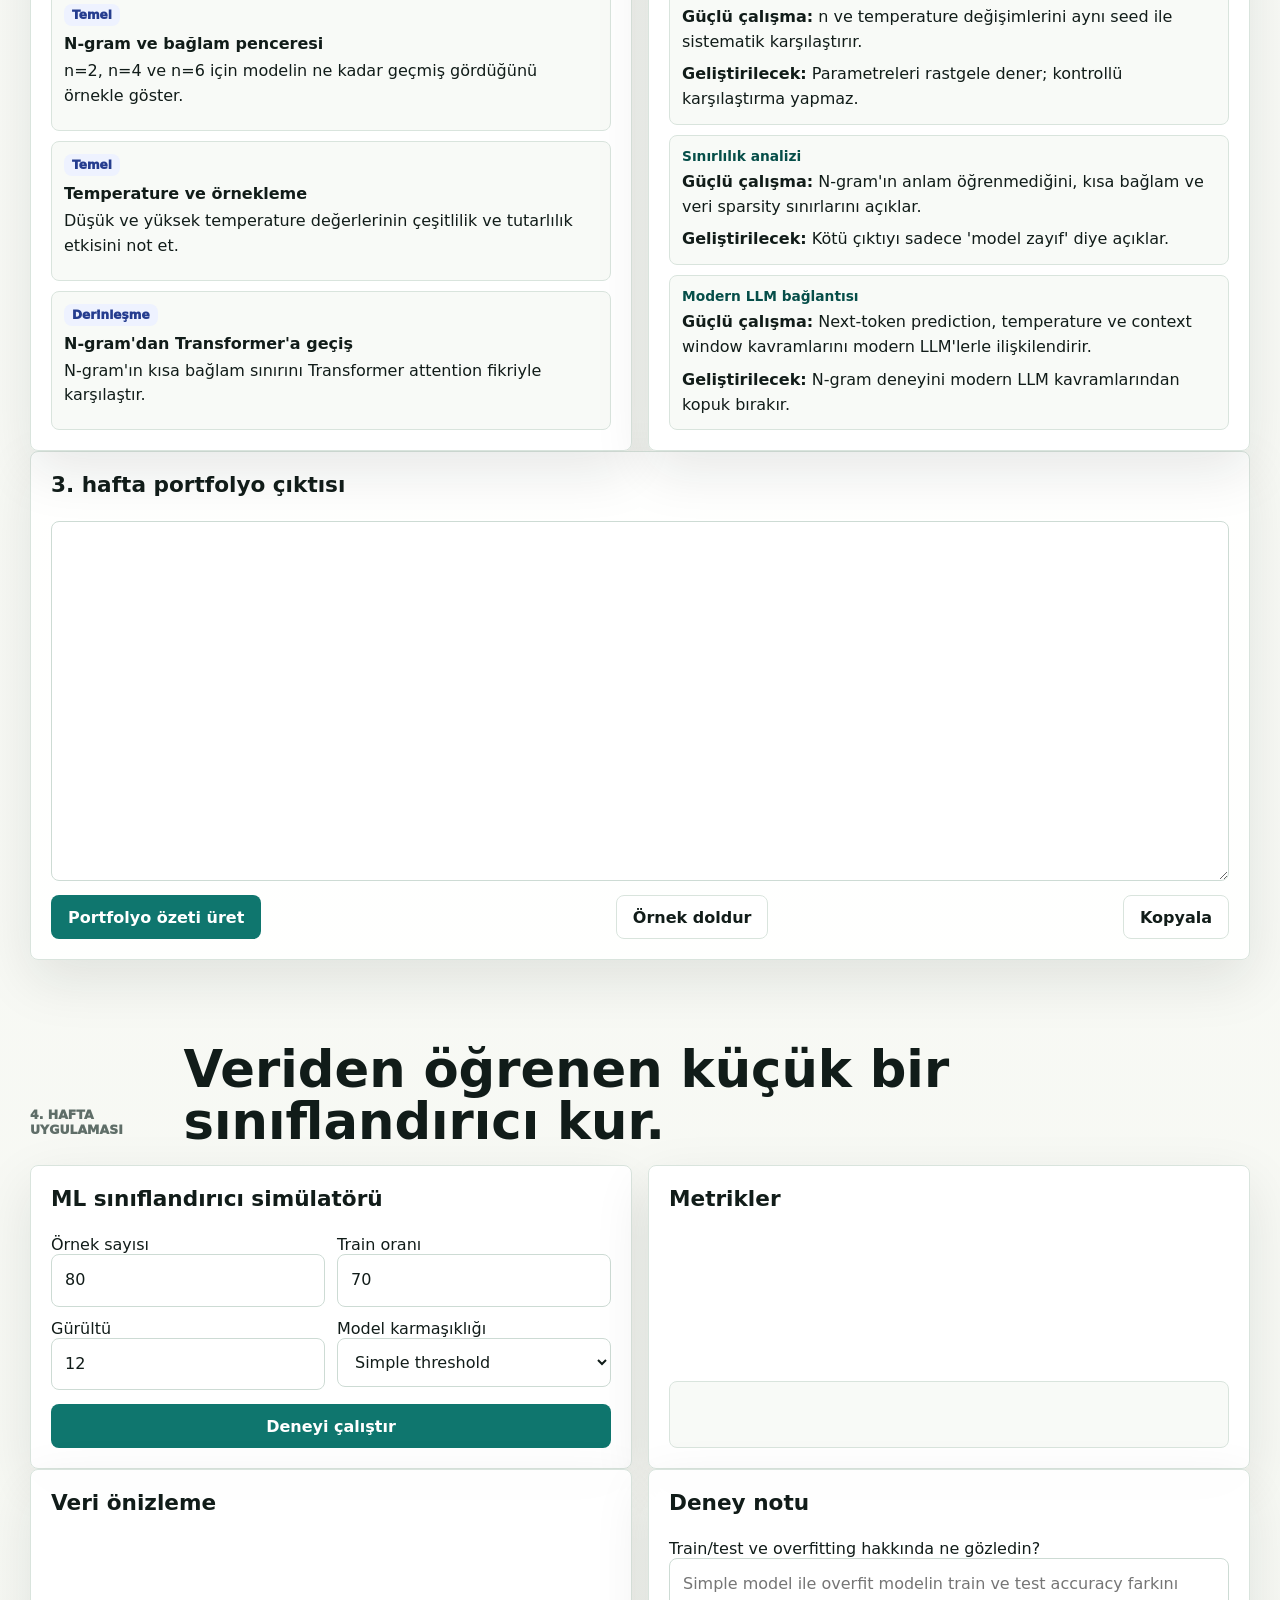
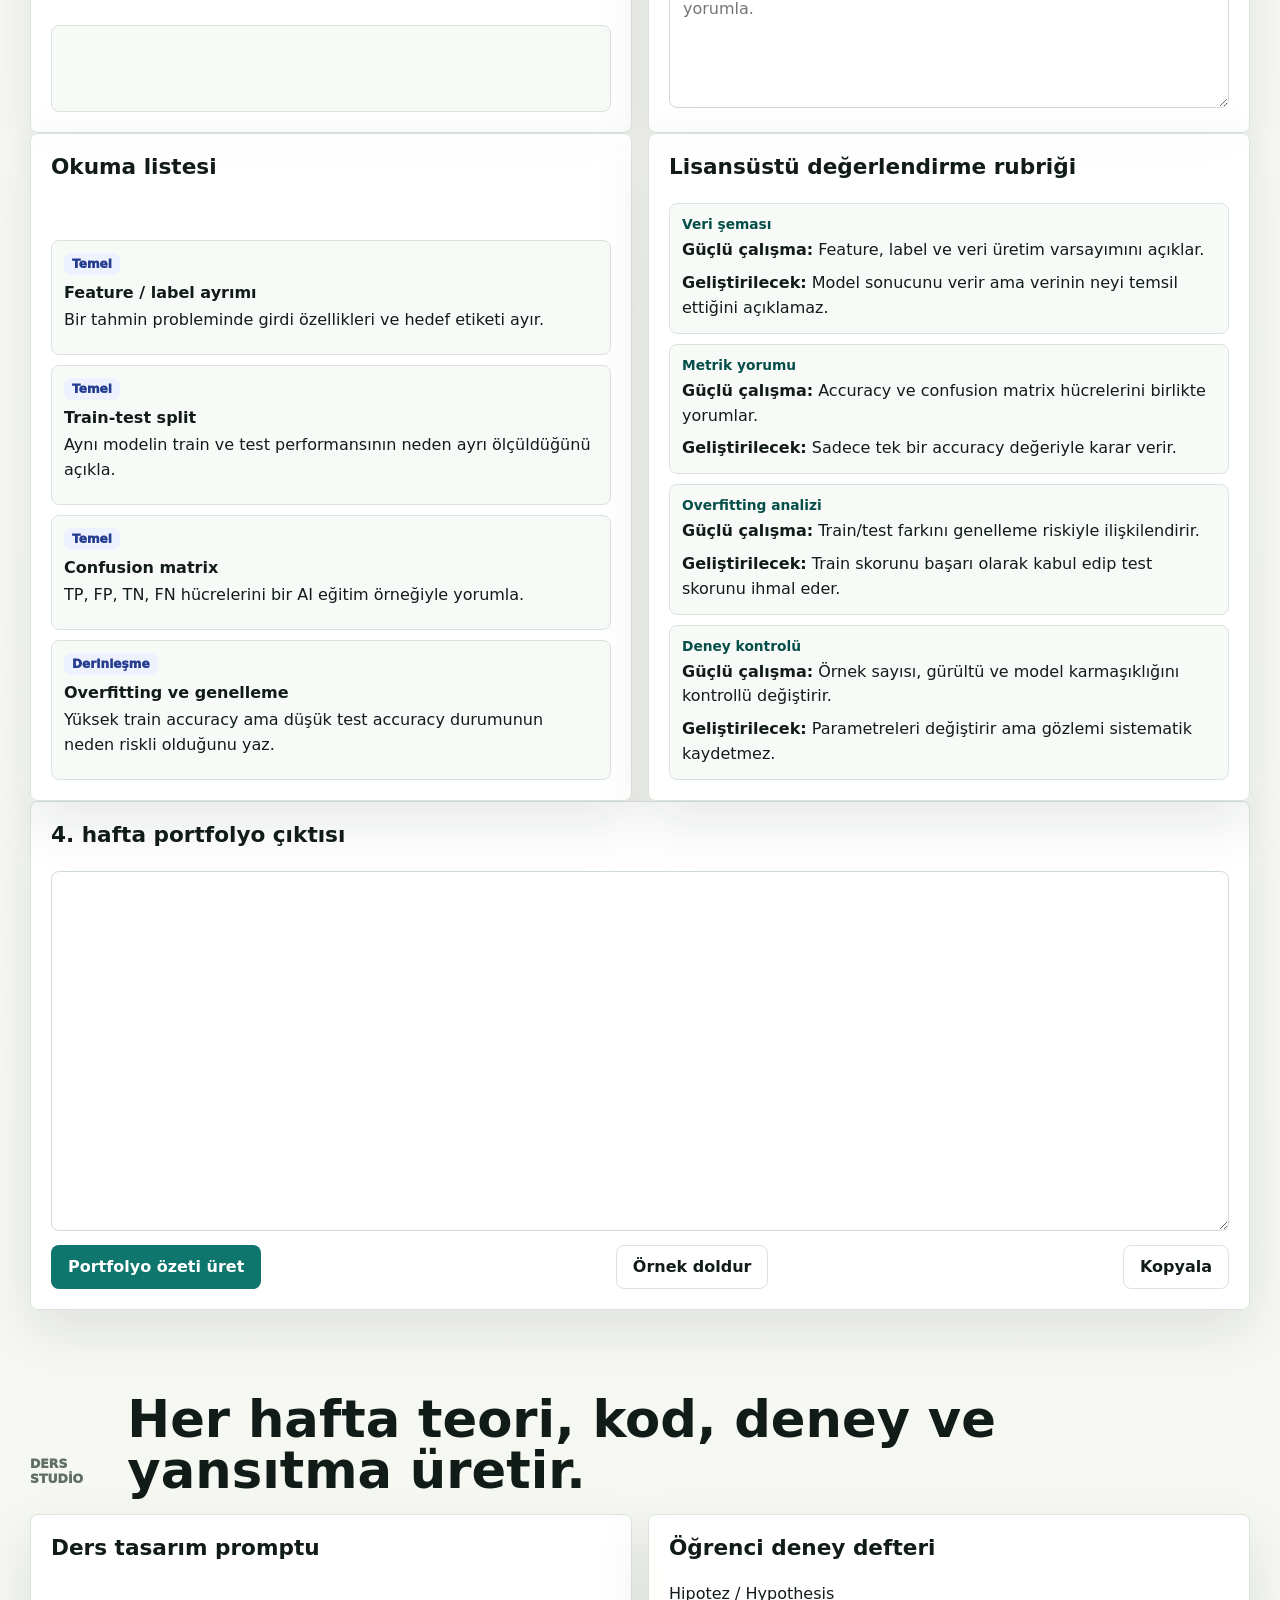
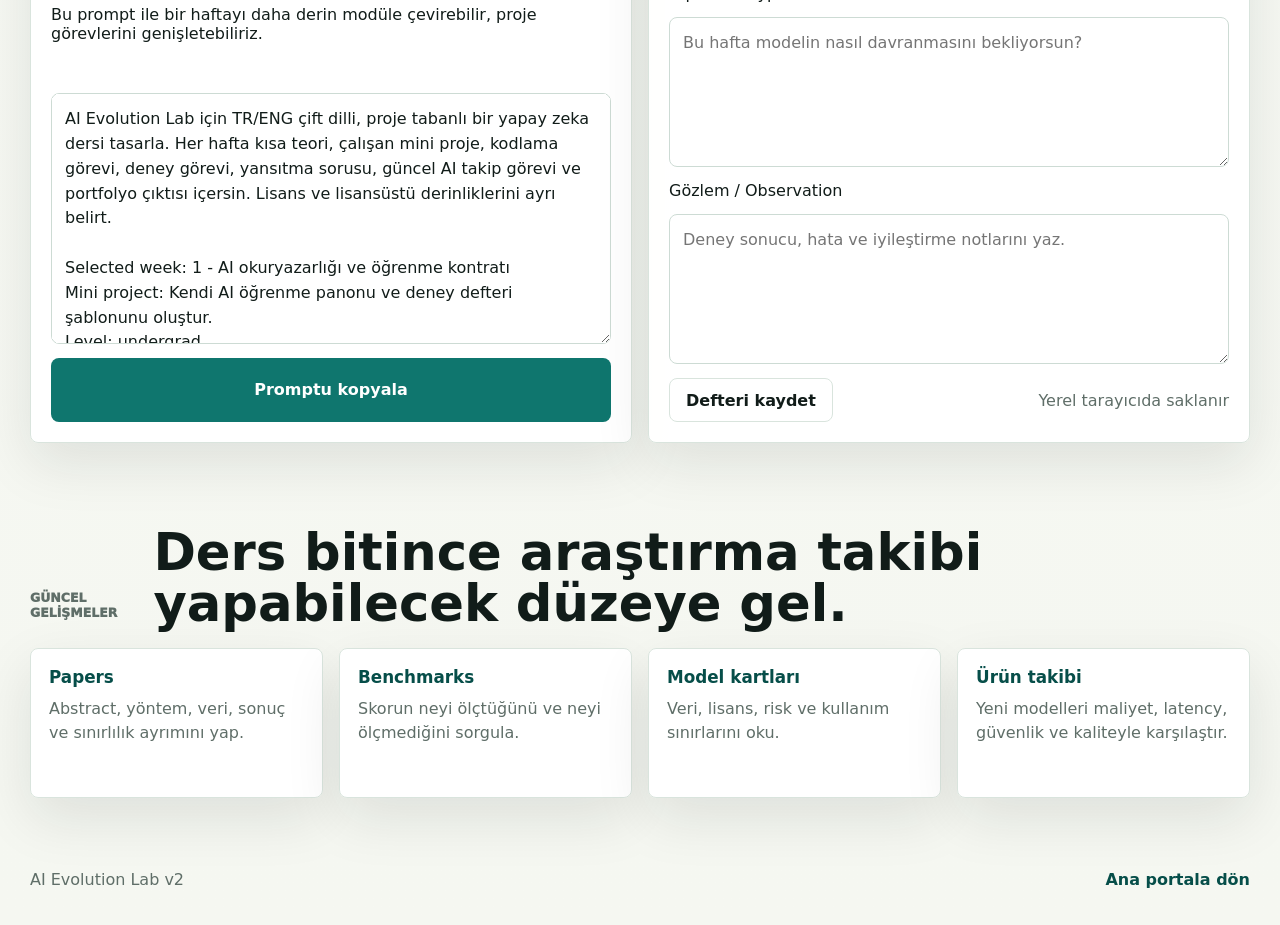
==== commit 33119629: "Add week four machine learning lab" ====
--- a/index.html
+++ b/index.html
@@ -25,6 +25,7 @@
         <a href="#week1" data-i18n="navWeek1">1. Hafta</a>
         <a href="#week2" data-i18n="navWeek2">2. Hafta</a>
         <a href="#week3" data-i18n="navWeek3">3. Hafta</a>
+        <a href="#week4" data-i18n="navWeek4">4. Hafta</a>
         <a href="#studio" data-i18n="navStudio">Ders Studio</a>
         <a href="#research" data-i18n="navResearch">Güncel Takip</a>
       </nav>
@@ -346,6 +347,86 @@
         </section>
       </section>
 
+      <section class="week-lab" id="week4" aria-labelledby="week4-title">
+        <div class="section-heading">
+          <p class="eyebrow" data-i18n="week4Eyebrow">4. hafta uygulaması</p>
+          <h2 id="week4-title" data-i18n="week4Title">Veriden öğrenen küçük bir sınıflandırıcı kur.</h2>
+        </div>
+
+        <div class="week1-grid">
+          <section class="panel lab-panel">
+            <h3 data-i18n="classifierTitle">ML sınıflandırıcı simülatörü</h3>
+            <div class="compact-grid">
+              <label>
+                <span data-i18n="sampleCountLabel">Örnek sayısı</span>
+                <input id="mlSampleInput" type="number" min="20" max="240" value="80" />
+              </label>
+              <label>
+                <span data-i18n="trainRatioLabel">Train oranı</span>
+                <input id="mlTrainRatioInput" type="number" min="50" max="90" value="70" />
+              </label>
+              <label>
+                <span data-i18n="noiseLabel">Gürültü</span>
+                <input id="mlNoiseInput" type="number" min="0" max="35" value="12" />
+              </label>
+              <label>
+                <span data-i18n="modelComplexityLabel">Model karmaşıklığı</span>
+                <select id="mlComplexitySelect">
+                  <option value="simple">Simple threshold</option>
+                  <option value="overfit">Overfit memorizer</option>
+                </select>
+              </label>
+            </div>
+            <button class="primary-button full-button" id="runMlButton" type="button" data-i18n="runMl">
+              Deneyi çalıştır
+            </button>
+          </section>
+
+          <section class="panel lab-panel">
+            <h3 data-i18n="metricsTitle">Metrikler</h3>
+            <div class="stat-grid" id="mlMetricGrid"></div>
+            <div class="confusion-matrix" id="mlConfusionMatrix"></div>
+          </section>
+        </div>
+
+        <div class="academic-grid">
+          <section class="panel lab-panel">
+            <h3 data-i18n="datasetPreviewTitle">Veri önizleme</h3>
+            <div class="data-table" id="mlDataPreview"></div>
+          </section>
+
+          <section class="panel lab-panel">
+            <h3 data-i18n="experimentLogTitle">Deney notu</h3>
+            <label>
+              <span data-i18n="mlObservationLabel">Train/test ve overfitting hakkında ne gözledin?</span>
+              <textarea id="mlObservationInput" data-placeholder-tr="Simple model ile overfit modelin train ve test accuracy farkını yorumla." data-placeholder-en="Interpret the train/test accuracy gap between the simple and overfit model."></textarea>
+            </label>
+          </section>
+        </div>
+
+        <div class="academic-grid">
+          <section class="panel lab-panel">
+            <h3 data-i18n="readingListTitle">Okuma listesi</h3>
+            <div class="resource-list" id="week4ReadingList"></div>
+          </section>
+
+          <section class="panel lab-panel">
+            <h3 data-i18n="graduateRubricTitle">Lisansüstü değerlendirme rubriği</h3>
+            <div class="rubric-list" id="week4RubricList"></div>
+          </section>
+        </div>
+
+        <section class="panel lab-panel">
+          <h3 data-i18n="week4PortfolioTitle">4. hafta portfolyo çıktısı</h3>
+          <textarea id="week4PortfolioOutput" spellcheck="false"></textarea>
+          <div class="notes-actions">
+            <button class="primary-button" id="buildWeek4PortfolioButton" type="button" data-i18n="buildPortfolio">Portfolyo özeti üret</button>
+            <button class="secondary-button" id="exampleWeek4Button" type="button" data-i18n="examplePortfolio">Örnek doldur</button>
+            <button class="secondary-button" id="copyWeek4PortfolioButton" type="button" data-i18n="copyPortfolio">Kopyala</button>
+          </div>
+        </section>
+      </section>
+
       <section class="studio" id="studio" aria-labelledby="studio-title">
         <div class="section-heading">
           <p class="eyebrow" data-i18n="studioEyebrow">Ders studio</p>
--- a/styles.css
+++ b/styles.css
@@ -543,7 +543,8 @@
 
 #portfolioOutput,
 #week2PortfolioOutput,
-#week3PortfolioOutput {
+#week3PortfolioOutput,
+#week4PortfolioOutput {
   min-height: 360px;
   font-family: ui-monospace, SFMono-Regular, Consolas, "Liberation Mono", monospace;
   font-size: 0.92rem;
@@ -604,6 +605,59 @@
   content: "Run the rule system to see the explanation trace.";
   color: var(--muted);
   font-weight: 750;
+}
+
+.confusion-matrix,
+.data-table {
+  overflow: auto;
+  border: 1px solid var(--line);
+  border-radius: 8px;
+  background: #f8faf7;
+}
+
+.matrix-grid {
+  display: grid;
+  grid-template-columns: repeat(3, minmax(0, 1fr));
+  min-width: 360px;
+}
+
+.matrix-grid span,
+.matrix-grid strong,
+.matrix-grid b {
+  display: grid;
+  min-height: 46px;
+  place-items: center;
+  border-right: 1px solid var(--line);
+  border-bottom: 1px solid var(--line);
+  padding: 8px;
+}
+
+.matrix-grid strong {
+  color: var(--accent-strong);
+  background: rgba(15, 118, 110, 0.08);
+}
+
+.matrix-grid b {
+  background: #fff;
+  font-size: 1.2rem;
+}
+
+.data-table table {
+  width: 100%;
+  min-width: 560px;
+  border-collapse: collapse;
+}
+
+.data-table th,
+.data-table td {
+  border-bottom: 1px solid var(--line);
+  padding: 10px 12px;
+  text-align: left;
+}
+
+.data-table th {
+  color: var(--accent-strong);
+  background: rgba(15, 118, 110, 0.08);
 }
 
 .resource-list,
